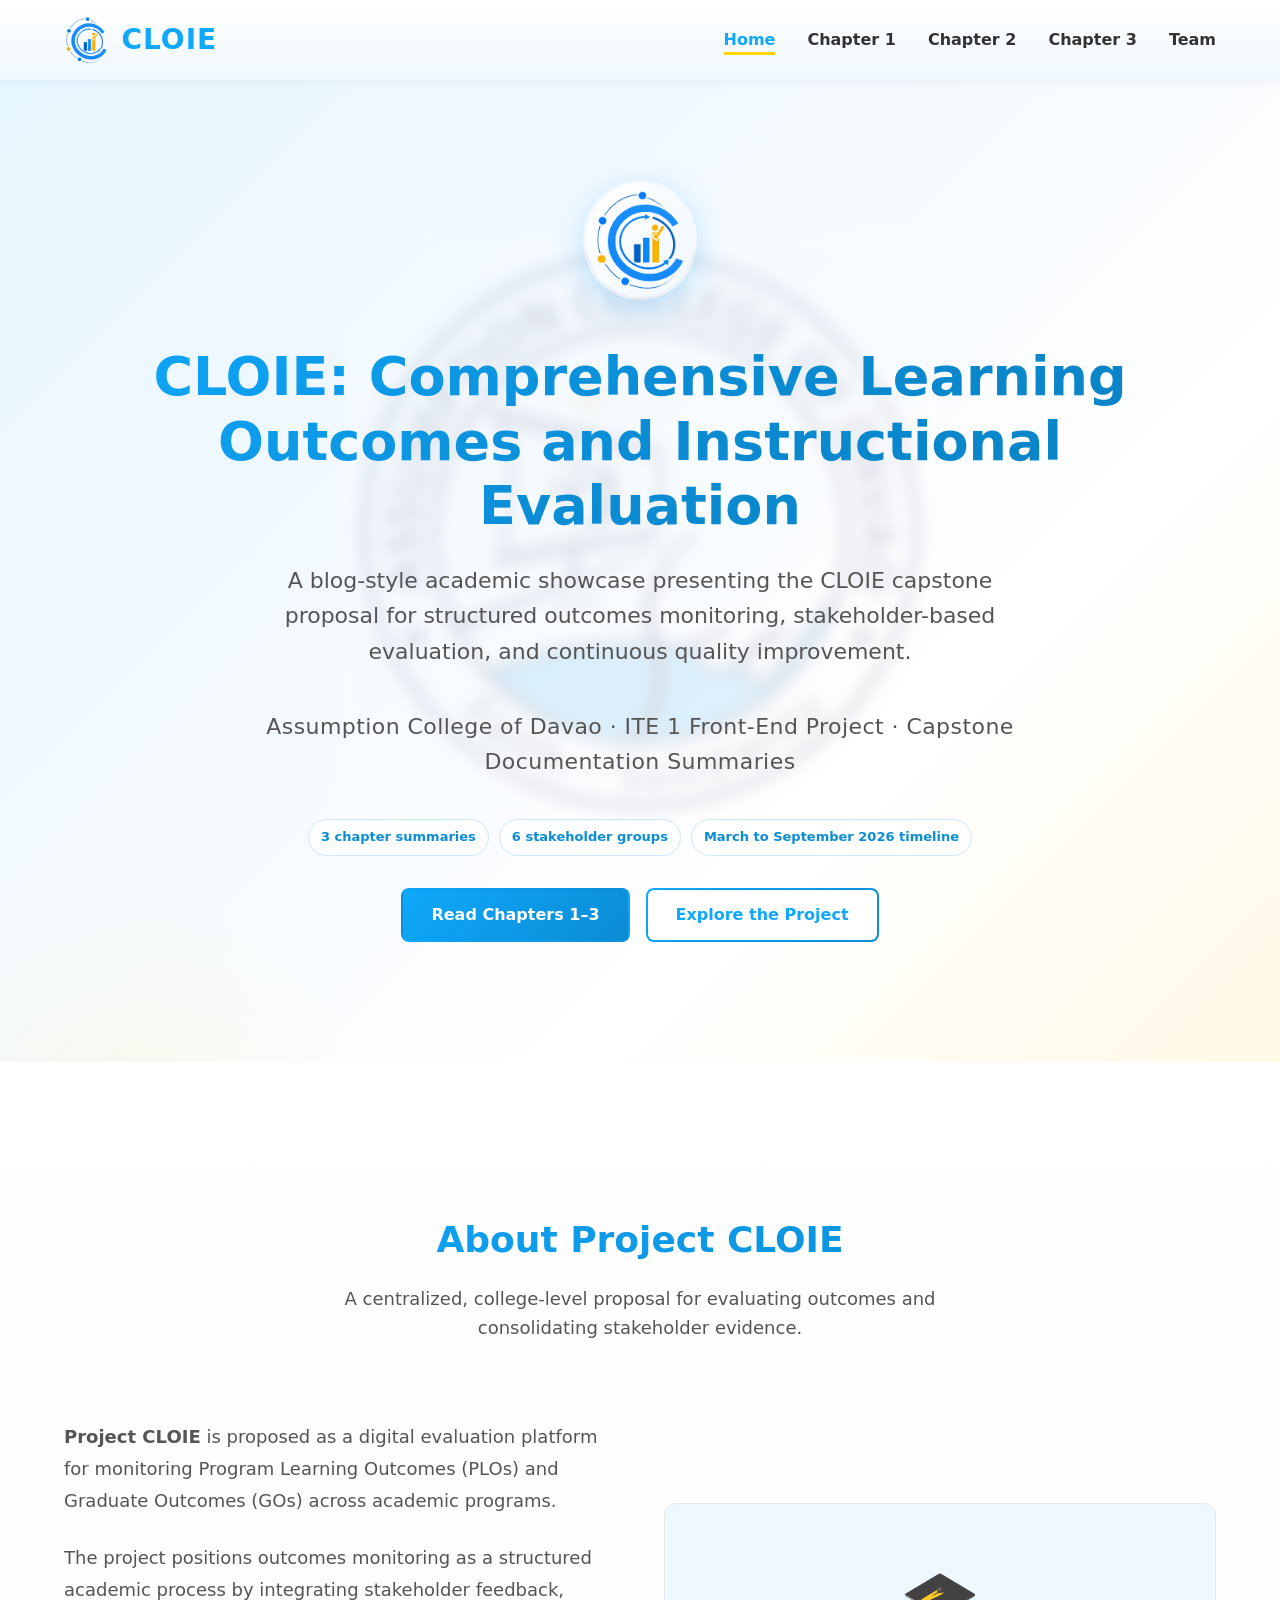
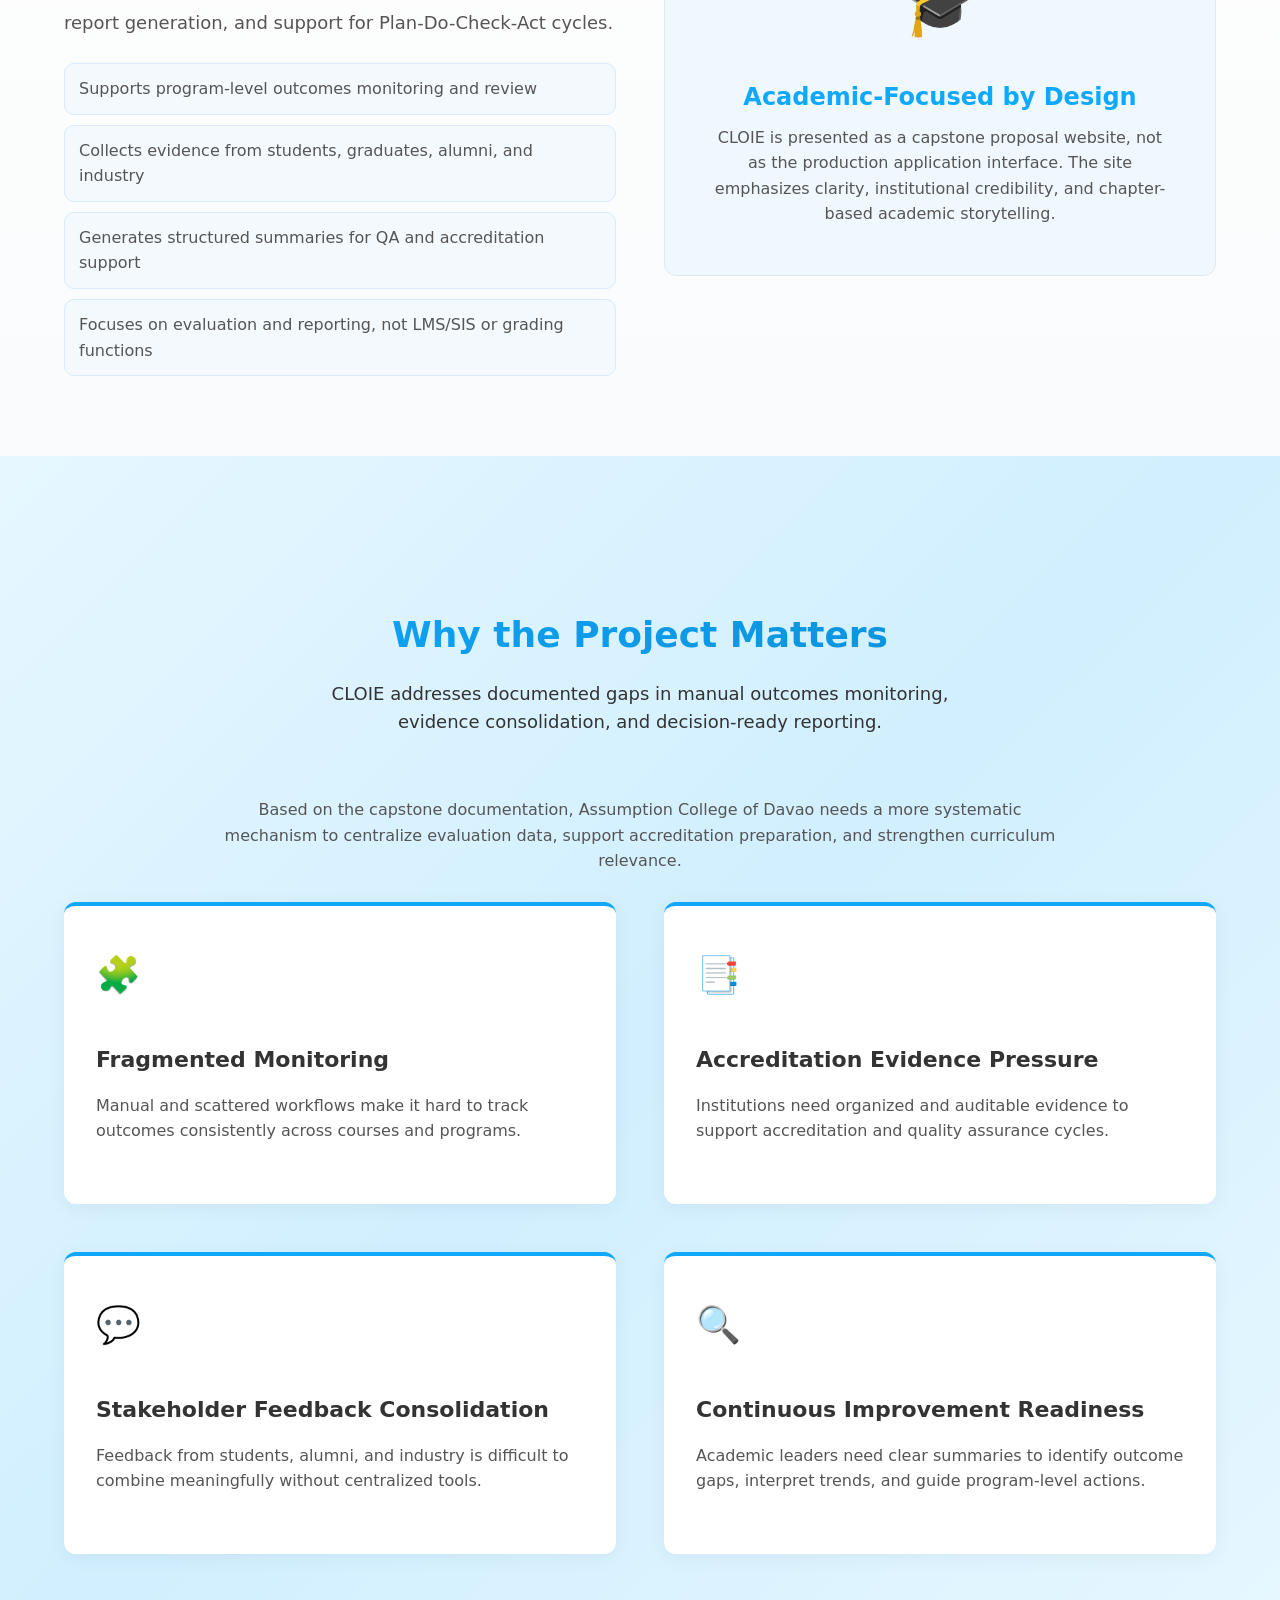
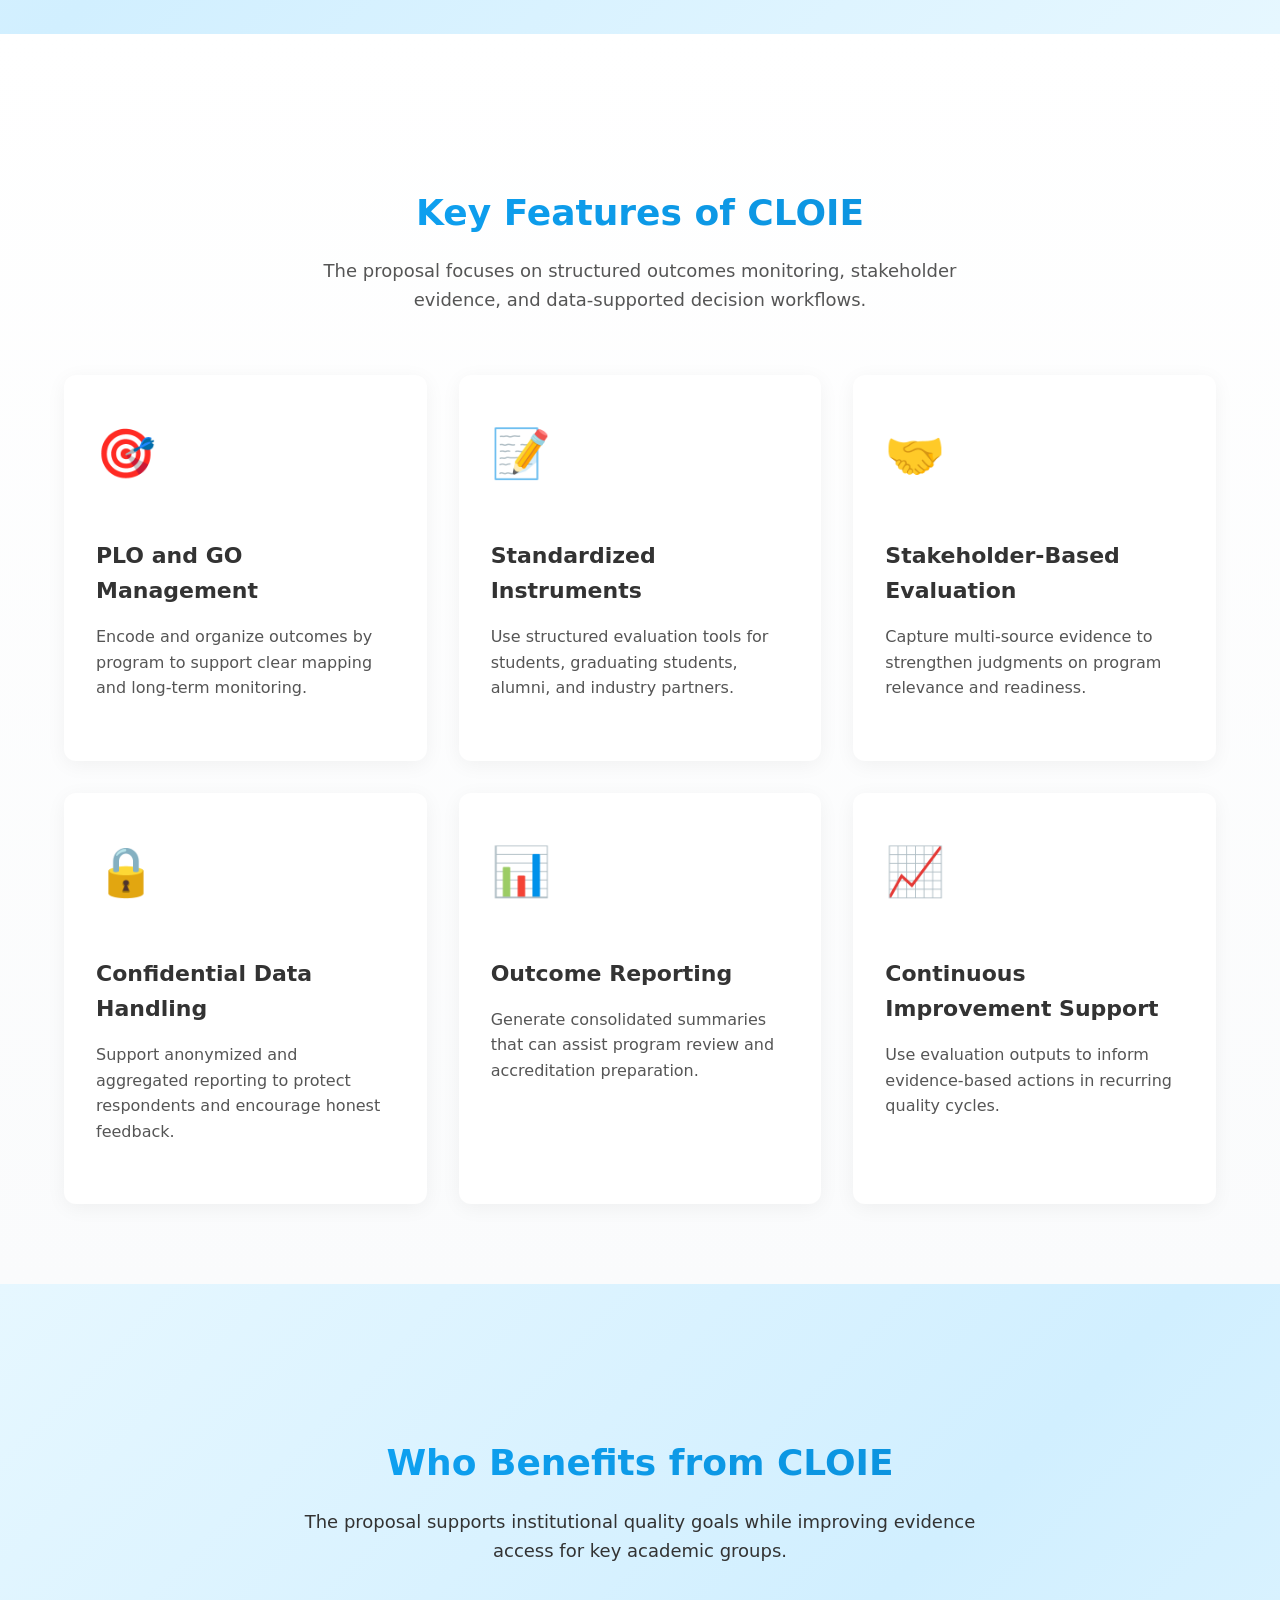
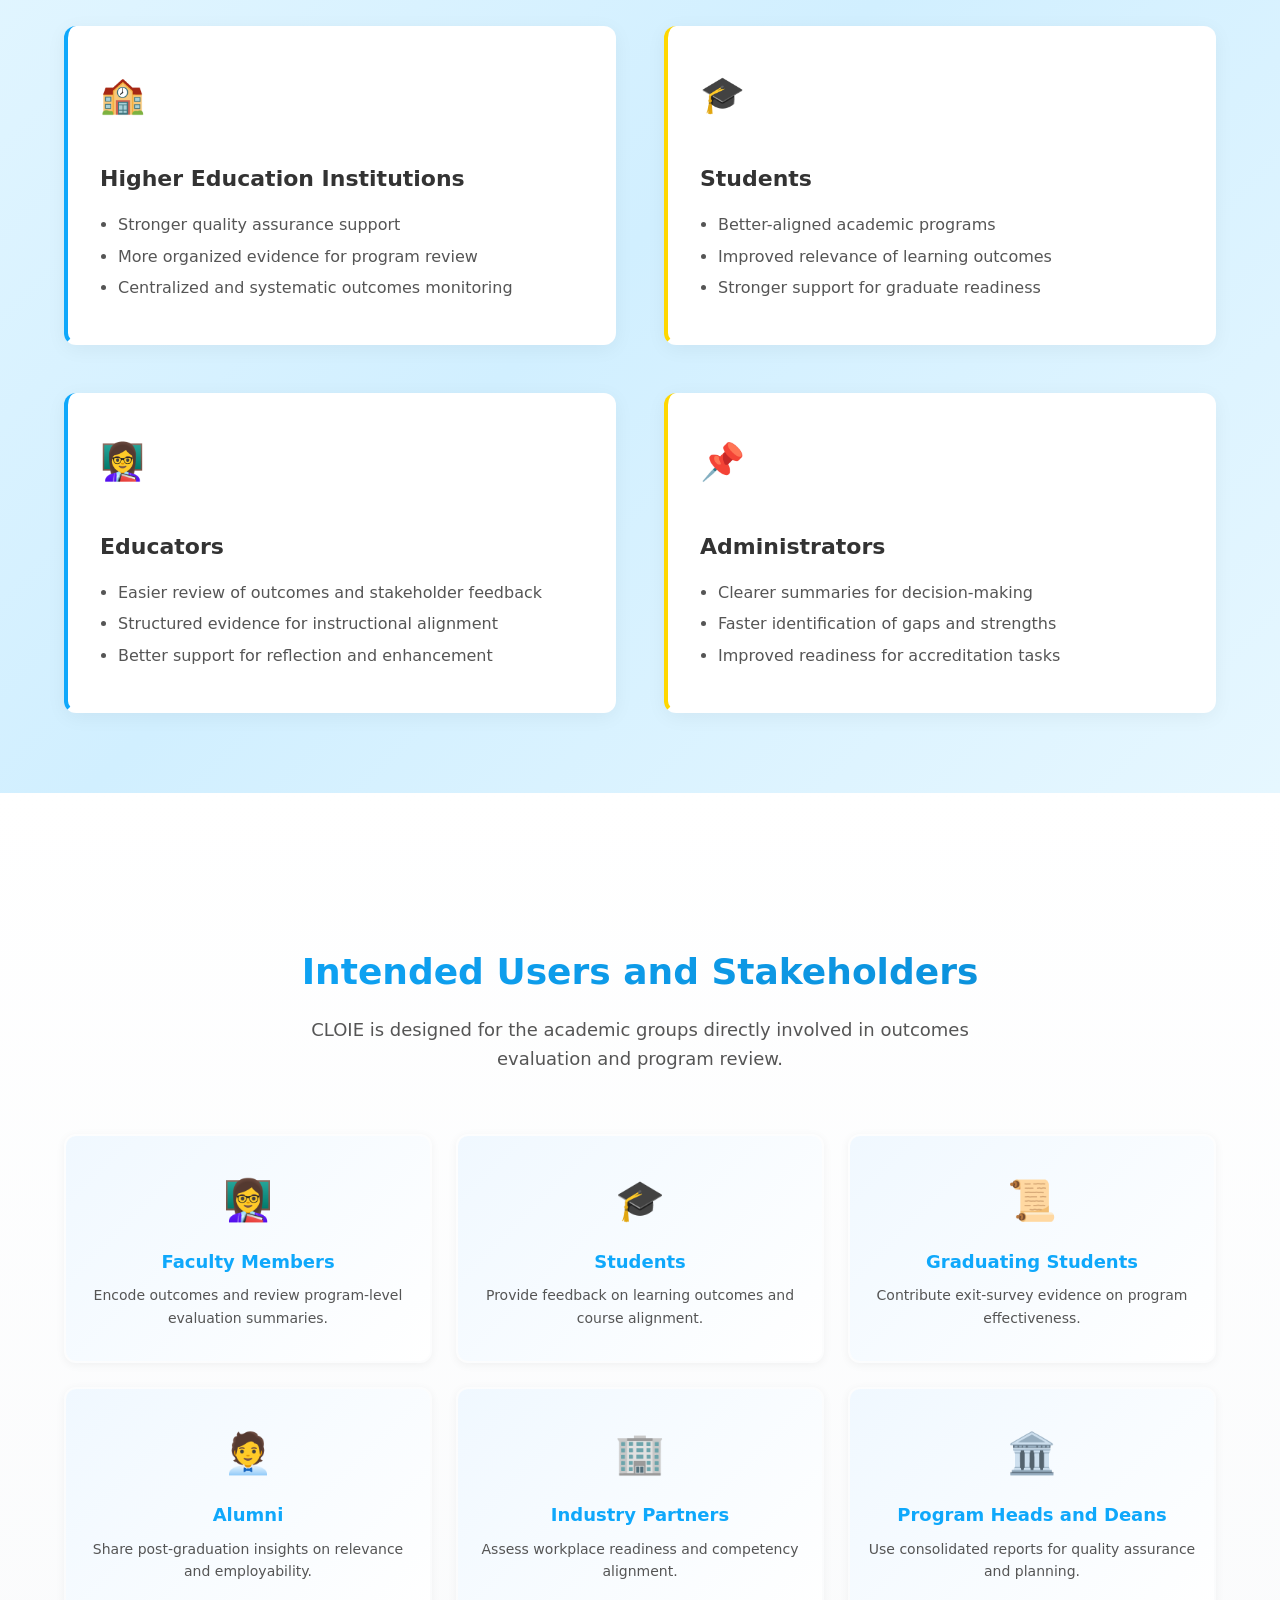
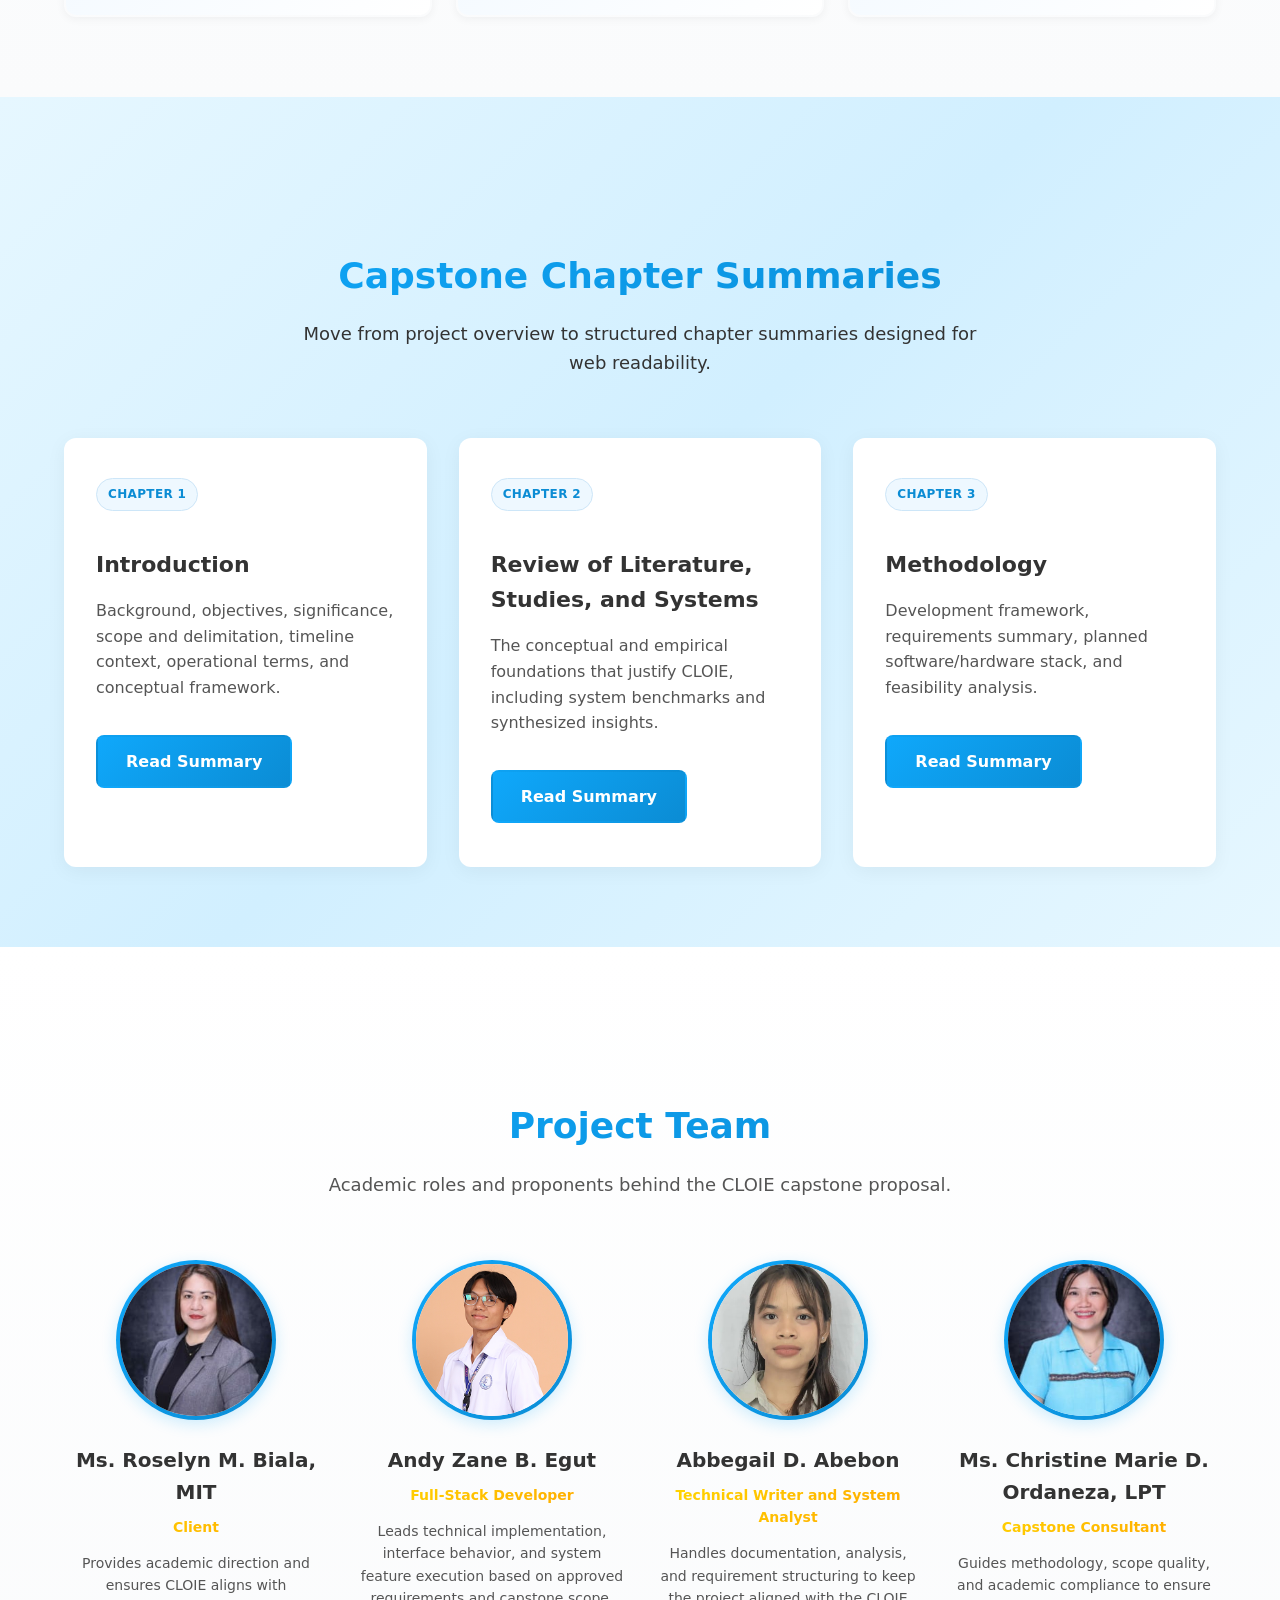
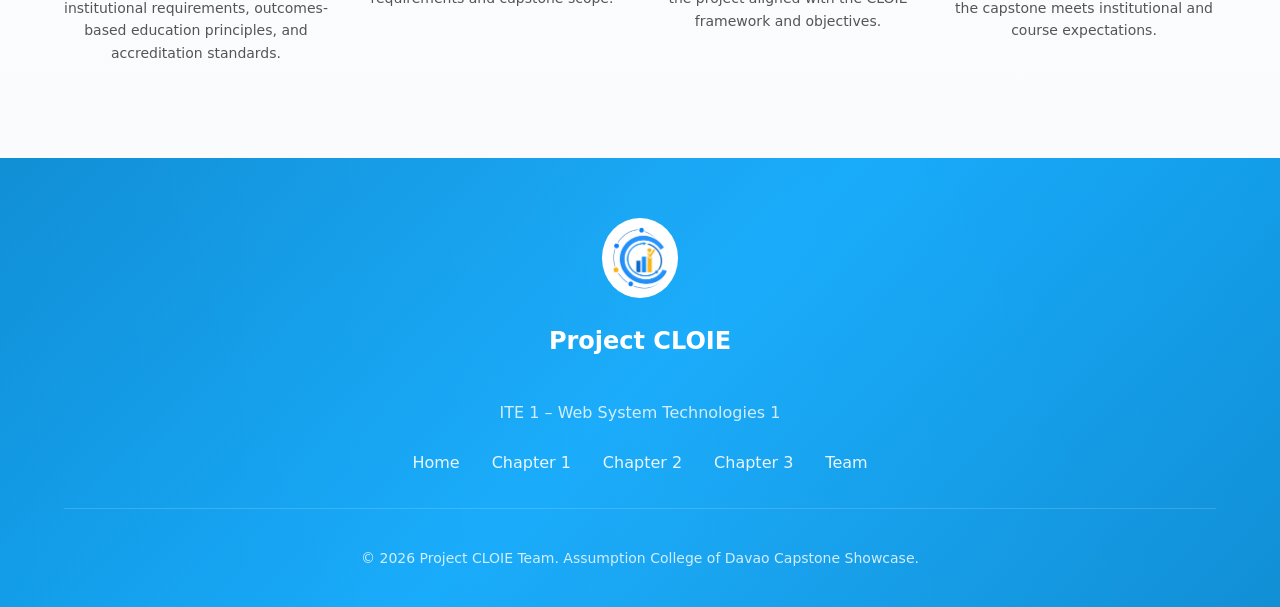
==== index.html @ 31b9a8d6 "Enhance Project CLOIE website with new features and improvements - Added home.css for additional sty" ====
<!DOCTYPE html>
<html lang="en">
<head>
  <meta charset="UTF-8">
  <meta name="viewport" content="width=device-width, initial-scale=1.0">
  <title>Project CLOIE</title>
  <link rel="shortcut icon" href="assets/cloie-logo.png" type="image/png">
  <link rel="stylesheet" href="css/style.css">
  <link rel="stylesheet" href="css/home.css">
</head>
<body id="top">
  <header class="v-header">
    <div class="page-container v-nav">
      <a href="index.html" class="v-logo-container">
        <img src="assets/cloie-logo.png" alt="CLOIE logo" class="v-brand-logo">
        <span class="v-logo-text">CLOIE</span>
      </a>
      <ul class="v-nav-links">
        <li><a href="index.html" class="v-nav-link">Home</a></li>
        <li><a href="chapter1.html" class="v-nav-link">Chapter 1</a></li>
        <li><a href="chapter2.html" class="v-nav-link">Chapter 2</a></li>
        <li><a href="chapter3.html" class="v-nav-link">Chapter 3</a></li>
        <li><a href="index.html#team" class="v-nav-link">Team</a></li>
      </ul>
      <button class="v-mobile-toggle" aria-label="Toggle Navigation">☰</button>
    </div>
  </header>

  <main>
    <section id="hero" class="v-hero v-section">
      <div class="v-hero-watermark"></div>

      <div class="page-container v-reveal v-hero-content">
        <div class="v-hero-logo-wrapper">
          <img src="assets/cloie-logo.png" alt="CLOIE logo" class="v-hero-logo">
        </div>
        <h1>CLOIE: Comprehensive Learning Outcomes and Instructional Evaluation</h1>
        <p>A blog-style academic showcase presenting the CLOIE capstone proposal for structured outcomes monitoring, stakeholder-based evaluation, and continuous quality improvement.</p>
        <p class="v-hero-subline">Assumption College of Davao · ITE 1 Front-End Project · Capstone Documentation Summaries</p>
        <div class="v-hero-chip-row" aria-label="Project highlights">
          <span class="v-hero-chip">3 chapter summaries</span>
          <span class="v-hero-chip">6 stakeholder groups</span>
          <span class="v-hero-chip">March to September 2026 timeline</span>
        </div>
        <div class="v-hero-actions">
          <a href="#chapter-preview" class="v-btn v-btn-primary">Read Chapters 1–3</a>
          <a href="#about" class="v-btn v-btn-outline">Explore the Project</a>
        </div>
      </div>
    </section>

    <section id="about" class="v-section v-bg-white">
      <div class="page-container">
        <h2 class="v-section-title v-reveal">About Project CLOIE</h2>
        <p class="v-section-subtitle v-reveal">A centralized, college-level proposal for evaluating outcomes and consolidating stakeholder evidence.</p>

        <div class="v-grid-2 v-reveal">
          <div>
            <p class="v-about-text"><strong>Project CLOIE</strong> is proposed as a digital evaluation platform for monitoring Program Learning Outcomes (PLOs) and Graduate Outcomes (GOs) across academic programs.</p>
            <p class="v-about-text">The project positions outcomes monitoring as a structured academic process by integrating stakeholder feedback, report generation, and support for Plan-Do-Check-Act cycles.</p>
            <ul class="v-about-highlights">
              <li>Supports program-level outcomes monitoring and review</li>
              <li>Collects evidence from students, graduates, alumni, and industry</li>
              <li>Generates structured summaries for QA and accreditation support</li>
              <li>Focuses on evaluation and reporting, not LMS/SIS or grading functions</li>
            </ul>
          </div>
          <div class="v-about-panel">
            <span class="v-about-panel-icon">🎓</span>
            <h3 class="v-about-panel-title">Academic-Focused by Design</h3>
            <p class="v-about-panel-text">CLOIE is presented as a capstone proposal website, not as the production application interface. The site emphasizes clarity, institutional credibility, and chapter-based academic storytelling.</p>
          </div>
        </div>
      </div>
    </section>

    <section id="problem" class="v-section v-bg-gradient-blue">
      <div class="page-container">
        <h2 class="v-section-title v-reveal">Why the Project Matters</h2>
        <p class="v-section-subtitle v-reveal">CLOIE addresses documented gaps in manual outcomes monitoring, evidence consolidation, and decision-ready reporting.</p>
        <p class="v-problem-lead v-reveal">Based on the capstone documentation, Assumption College of Davao needs a more systematic mechanism to centralize evaluation data, support accreditation preparation, and strengthen curriculum relevance.</p>

        <div class="v-grid-2 v-reveal">
          <article class="v-card v-card--problem">
            <span class="v-card-icon v-card-icon--md">🧩</span>
            <h3 class="v-card-title--blue">Fragmented Monitoring</h3>
            <p>Manual and scattered workflows make it hard to track outcomes consistently across courses and programs.</p>
          </article>
          <article class="v-card v-card--problem">
            <span class="v-card-icon v-card-icon--md">📑</span>
            <h3 class="v-card-title--blue">Accreditation Evidence Pressure</h3>
            <p>Institutions need organized and auditable evidence to support accreditation and quality assurance cycles.</p>
          </article>
          <article class="v-card v-card--problem">
            <span class="v-card-icon v-card-icon--md">💬</span>
            <h3 class="v-card-title--blue">Stakeholder Feedback Consolidation</h3>
            <p>Feedback from students, alumni, and industry is difficult to combine meaningfully without centralized tools.</p>
          </article>
          <article class="v-card v-card--problem">
            <span class="v-card-icon v-card-icon--md">🔍</span>
            <h3 class="v-card-title--blue">Continuous Improvement Readiness</h3>
            <p>Academic leaders need clear summaries to identify outcome gaps, interpret trends, and guide program-level actions.</p>
          </article>
        </div>
      </div>
    </section>

    <section id="features" class="v-section v-bg-white">
      <div class="page-container">
        <h2 class="v-section-title v-reveal">Key Features of CLOIE</h2>
        <p class="v-section-subtitle v-reveal">The proposal focuses on structured outcomes monitoring, stakeholder evidence, and data-supported decision workflows.</p>

        <div class="v-grid-3 v-reveal">
          <article class="v-card">
            <span class="v-card-icon">🎯</span>
            <h3>PLO and GO Management</h3>
            <p>Encode and organize outcomes by program to support clear mapping and long-term monitoring.</p>
          </article>
          <article class="v-card">
            <span class="v-card-icon">📝</span>
            <h3>Standardized Instruments</h3>
            <p>Use structured evaluation tools for students, graduating students, alumni, and industry partners.</p>
          </article>
          <article class="v-card">
            <span class="v-card-icon">🤝</span>
            <h3>Stakeholder-Based Evaluation</h3>
            <p>Capture multi-source evidence to strengthen judgments on program relevance and readiness.</p>
          </article>
          <article class="v-card">
            <span class="v-card-icon">🔒</span>
            <h3>Confidential Data Handling</h3>
            <p>Support anonymized and aggregated reporting to protect respondents and encourage honest feedback.</p>
          </article>
          <article class="v-card">
            <span class="v-card-icon">📊</span>
            <h3>Outcome Reporting</h3>
            <p>Generate consolidated summaries that can assist program review and accreditation preparation.</p>
          </article>
          <article class="v-card">
            <span class="v-card-icon">📈</span>
            <h3>Continuous Improvement Support</h3>
            <p>Use evaluation outputs to inform evidence-based actions in recurring quality cycles.</p>
          </article>
        </div>
      </div>
    </section>

    <section id="benefits" class="v-section v-bg-gradient-blue">
      <div class="page-container">
        <h2 class="v-section-title v-reveal">Who Benefits from CLOIE</h2>
        <p class="v-section-subtitle v-reveal">The proposal supports institutional quality goals while improving evidence access for key academic groups.</p>

        <div class="v-grid-2 v-grid-align-start v-reveal">
          <article class="v-card v-card--benefit-blue">
            <span class="v-card-icon v-card-icon--md">🏫</span>
            <h3 class="v-card-title--benefit">Higher Education Institutions</h3>
            <ul class="v-benefit-list">
              <li>Stronger quality assurance support</li>
              <li>More organized evidence for program review</li>
              <li>Centralized and systematic outcomes monitoring</li>
            </ul>
          </article>
          <article class="v-card v-card--benefit-gold">
            <span class="v-card-icon v-card-icon--md">🎓</span>
            <h3 class="v-card-title--benefit">Students</h3>
            <ul class="v-benefit-list">
              <li>Better-aligned academic programs</li>
              <li>Improved relevance of learning outcomes</li>
              <li>Stronger support for graduate readiness</li>
            </ul>
          </article>
          <article class="v-card v-card--benefit-blue">
            <span class="v-card-icon v-card-icon--md">👩‍🏫</span>
            <h3 class="v-card-title--benefit">Educators</h3>
            <ul class="v-benefit-list">
              <li>Easier review of outcomes and stakeholder feedback</li>
              <li>Structured evidence for instructional alignment</li>
              <li>Better support for reflection and enhancement</li>
            </ul>
          </article>
          <article class="v-card v-card--benefit-gold">
            <span class="v-card-icon v-card-icon--md">📌</span>
            <h3 class="v-card-title--benefit">Administrators</h3>
            <ul class="v-benefit-list">
              <li>Clearer summaries for decision-making</li>
              <li>Faster identification of gaps and strengths</li>
              <li>Improved readiness for accreditation tasks</li>
            </ul>
          </article>
        </div>
      </div>
    </section>

    <section id="stakeholders" class="v-section v-bg-white">
      <div class="page-container">
        <h2 class="v-section-title v-reveal">Intended Users and Stakeholders</h2>
        <p class="v-section-subtitle v-reveal">CLOIE is designed for the academic groups directly involved in outcomes evaluation and program review.</p>

        <div class="v-stakeholder-grid v-reveal">
          <article class="v-stakeholder-card">
            <span class="v-stakeholder-icon">👩‍🏫</span>
            <h3>Faculty Members</h3>
            <p>Encode outcomes and review program-level evaluation summaries.</p>
          </article>
          <article class="v-stakeholder-card">
            <span class="v-stakeholder-icon">🎓</span>
            <h3>Students</h3>
            <p>Provide feedback on learning outcomes and course alignment.</p>
          </article>
          <article class="v-stakeholder-card">
            <span class="v-stakeholder-icon">📜</span>
            <h3>Graduating Students</h3>
            <p>Contribute exit-survey evidence on program effectiveness.</p>
          </article>
          <article class="v-stakeholder-card">
            <span class="v-stakeholder-icon">🧑‍💼</span>
            <h3>Alumni</h3>
            <p>Share post-graduation insights on relevance and employability.</p>
          </article>
          <article class="v-stakeholder-card">
            <span class="v-stakeholder-icon">🏢</span>
            <h3>Industry Partners</h3>
            <p>Assess workplace readiness and competency alignment.</p>
          </article>
          <article class="v-stakeholder-card">
            <span class="v-stakeholder-icon">🏛️</span>
            <h3>Program Heads and Deans</h3>
            <p>Use consolidated reports for quality assurance and planning.</p>
          </article>
        </div>
      </div>
    </section>

    <section id="chapter-preview" class="v-section v-bg-gradient-blue">
      <div class="page-container">
        <h2 class="v-section-title v-reveal">Capstone Chapter Summaries</h2>
        <p class="v-section-subtitle v-reveal">Move from project overview to structured chapter summaries designed for web readability.</p>

        <div class="v-grid-3 v-reveal">
          <article class="v-card">
            <span class="v-chapter-badge">Chapter 1</span>
            <h3>Introduction</h3>
            <p>Background, objectives, significance, scope and delimitation, timeline context, operational terms, and conceptual framework.</p>
            <a href="chapter1.html" class="v-btn v-btn-primary v-card-cta">Read Summary</a>
          </article>
          <article class="v-card">
            <span class="v-chapter-badge">Chapter 2</span>
            <h3>Review of Literature, Studies, and Systems</h3>
            <p>The conceptual and empirical foundations that justify CLOIE, including system benchmarks and synthesized insights.</p>
            <a href="chapter2.html" class="v-btn v-btn-primary v-card-cta">Read Summary</a>
          </article>
          <article class="v-card">
            <span class="v-chapter-badge">Chapter 3</span>
            <h3>Methodology</h3>
            <p>Development framework, requirements summary, planned software/hardware stack, and feasibility analysis.</p>
            <a href="chapter3.html" class="v-btn v-btn-primary v-card-cta">Read Summary</a>
          </article>
        </div>
      </div>
    </section>

    <section id="team" class="v-section v-bg-white">
      <div class="page-container">
        <h2 class="v-section-title v-reveal">Project Team</h2>
        <p class="v-section-subtitle v-reveal">Academic roles and proponents behind the CLOIE capstone proposal.</p>

        <div class="v-team-grid v-reveal">
          <article class="v-team-card">
            <img src="assets/client.png" alt="Client" class="v-team-photo">
            <h3 class="v-team-name">Ms. Roselyn M. Biala, MIT</h3>
            <div class="v-team-role">Client</div>
            <p class="v-team-bio">Provides academic direction and ensures CLOIE aligns with institutional requirements, outcomes-based education principles, and accreditation standards.</p>
          </article>
          <article class="v-team-card">
            <img src="assets/member1.png" alt="Team Member 1" class="v-team-photo">
            <h3 class="v-team-name">Andy Zane B. Egut</h3>
            <div class="v-team-role">Full-Stack Developer</div>
            <p class="v-team-bio">Leads technical implementation, interface behavior, and system feature execution based on approved requirements and capstone scope.</p>
          </article>
          <article class="v-team-card">
            <img src="assets/member2.png" alt="Team Member 2" class="v-team-photo">
            <h3 class="v-team-name">Abbegail D. Abebon</h3>
            <div class="v-team-role">Technical Writer and System Analyst</div>
            <p class="v-team-bio">Handles documentation, analysis, and requirement structuring to keep the project aligned with the CLOIE framework and objectives.</p>
          </article>
          <article class="v-team-card">
            <img src="assets/consultant.png" alt="Capstone Consultant" class="v-team-photo">
            <h3 class="v-team-name">Ms. Christine Marie D. Ordaneza, LPT</h3>
            <div class="v-team-role">Capstone Consultant</div>
            <p class="v-team-bio">Guides methodology, scope quality, and academic compliance to ensure the capstone meets institutional and course expectations.</p>
          </article>
        </div>
      </div>
    </section>
  </main>

  <footer class="v-footer">
    <div class="page-container">
      <div class="v-footer-brand-wrap">
        <img src="assets/cloie-logo.png" alt="CLOIE logo" class="v-footer-brand-img">
      </div>
      <a href="index.html" class="v-footer-logo v-footer-logo--sm">Project CLOIE</a>
      <p class="v-footer-course">ITE 1 – Web System Technologies 1</p>
      <div class="v-footer-links">
        <a href="index.html" class="v-footer-link">Home</a>
        <a href="chapter1.html" class="v-footer-link">Chapter 1</a>
        <a href="chapter2.html" class="v-footer-link">Chapter 2</a>
        <a href="chapter3.html" class="v-footer-link">Chapter 3</a>
        <a href="index.html#team" class="v-footer-link">Team</a>
      </div>
      <div class="v-footer-bottom">
        <p>&copy; 2026 Project CLOIE Team. Assumption College of Davao Capstone Showcase.</p>
      </div>
    </div>
  </footer>

  <a href="#top" class="v-back-to-top" aria-label="Back to top">↑</a>

  <script src="js/script.js"></script>
  <script src="js/home.js"></script>
</body>
</html>
---- css/style.css ----
:root {
  --v-header-height: 80px;
  --cloie-blue: #0FA8FB;
  --cloie-blue-dark: #0b8cd4;
  --cloie-white: #FFFFFF;
  --cloie-gold: #FFD700;
  --cloie-text: #333333;
  --cloie-text-muted: #555555;
  --cloie-bg: #F9FAFB;
  --cloie-bg-light-blue: #F0F8FF;
  --gradient-blue: linear-gradient(135deg, #0FA8FB 0%, #0b8cd4 100%);
  --gradient-blue-light: linear-gradient(135deg, #F0F8FF 0%, #FFFFFF 50%, #F0F8FF 100%);
  --gradient-gold: linear-gradient(135deg, #FFD700 0%, #FFA500 100%);
  --gradient-hero: linear-gradient(135deg, #E6F7FF 0%, #F0F8FF 30%, #FFFFFF 70%, #FFF9E6 100%);
}

* {
  box-sizing: border-box;
}

html {
  scroll-behavior: smooth;
}

body {
  font-family: 'Segoe UI', system-ui, -apple-system, sans-serif;
  color: var(--cloie-text);
  margin: 0;
  padding: 0;
  line-height: 1.6;
  background-color: var(--cloie-bg);
}

.page-container {
  max-width: 1200px;
  margin: 0 auto;
  padding: 0 24px;
}

.v-header {
  position: fixed;
  top: 0;
  left: 0;
  right: 0;
  background: linear-gradient(to bottom, #FFFFFF 0%, #F0F8FF 100%);
  box-shadow: 0 2px 10px rgba(0, 0, 0, 0.05);
  z-index: 1000;
  height: var(--v-header-height);
}

.v-nav {
  display: flex;
  justify-content: space-between;
  align-items: center;
  height: 100%;
}

.v-logo-container {
  display: flex;
  align-items: center;
  gap: 12px;
  text-decoration: none;
}

.v-brand-logo {
  height: 48px;
  width: auto;
  border-radius: 50%;
}

.v-logo-text {
  font-size: 28px;
  font-weight: 800;
  color: var(--cloie-blue);
  letter-spacing: 1px;
}

.v-nav-links {
  display: flex;
  gap: 32px;
  list-style: none;
  margin: 0;
  padding: 0;
  align-items: center;
}

.v-nav-link {
  text-decoration: none;
  color: var(--cloie-text);
  font-weight: 600;
  transition: color 0.3s ease;
  position: relative;
}

.v-nav-link:hover,
.v-nav-link.active {
  color: var(--cloie-blue);
}

.v-nav-link::after {
  content: '';
  position: absolute;
  width: 0;
  height: 3px;
  background-color: var(--cloie-gold);
  bottom: -6px;
  left: 0;
  transition: width 0.3s ease;
}

.v-nav-link:hover::after,
.v-nav-link.active::after {
  width: 100%;
}

.v-btn {
  display: inline-flex;
  align-items: center;
  justify-content: center;
  padding: 12px 28px;
  border-radius: 8px;
  font-weight: 600;
  text-decoration: none;
  transition: all 0.3s ease;
  cursor: pointer;
  border: 2px solid transparent;
  font-size: 16px;
}

.v-btn-primary {
  background: var(--gradient-blue);
  color: var(--cloie-white);
}

.v-btn-primary:hover {
  background: linear-gradient(135deg, #0b8cd4 0%, #0980c0 100%);
  box-shadow: 0 4px 12px rgba(15, 168, 251, 0.4);
  transform: translateY(-2px);
}

.v-btn-outline {
  border: 2px solid transparent;
  background: linear-gradient(white, white) padding-box,
              var(--gradient-blue) border-box;
  color: var(--cloie-blue);
}

.v-btn-outline:hover {
  background: var(--gradient-blue);
  color: var(--cloie-white);
  transform: translateY(-2px);
  box-shadow: 0 4px 12px rgba(15, 168, 251, 0.3);
}

.v-mobile-toggle {
  display: none;
  background: none;
  border: none;
  font-size: 28px;
  color: var(--cloie-blue);
  cursor: pointer;
}

.v-section {
  padding: 120px 0 80px;
}

.v-section-title {
  text-align: center;
  font-size: 36px;
  background: var(--gradient-blue);
  -webkit-background-clip: text;
  -webkit-text-fill-color: transparent;
  background-clip: text;
  margin-bottom: 16px;
  font-weight: 800;
}

.v-section-subtitle {
  text-align: center;
  font-size: 18px;
  color: var(--cloie-text-muted);
  max-width: 700px;
  margin: 0 auto 60px;
}

.v-bg-white {
  background: linear-gradient(to bottom, var(--cloie-white) 0%, #FAFBFC 100%);
}

.v-footer {
  background: linear-gradient(135deg, #0b8cd4 0%, #0FA8FB 50%, #0b8cd4 100%);
  color: var(--cloie-white);
  padding: 60px 0 24px;
  text-align: center;
  position: relative;
  overflow: hidden;
}

.v-footer::before {
  content: '';
  position: absolute;
  top: 0;
  left: -50%;
  width: 200%;
  height: 100%;
  background: linear-gradient(90deg, transparent 0%, rgba(255, 255, 255, 0.05) 50%, transparent 100%);
  animation: v-shimmer 3s infinite;
}

@keyframes v-shimmer {
  0% { transform: translateX(-100%); }
  100% { transform: translateX(100%); }
}

.v-footer-brand-wrap {
  margin-bottom: 24px;
}

.v-footer-brand-img {
  height: 80px;
  width: auto;
  background: var(--cloie-white);
  padding: 8px;
  border-radius: 50%;
  display: block;
  margin: 0 auto;
}

.v-footer-logo {
  font-size: 32px;
  font-weight: 800;
  color: var(--cloie-white);
  text-decoration: none;
  margin-bottom: 24px;
  display: inline-block;
}

.v-footer-logo--sm {
  font-size: 24px;
}

.v-footer-course {
  margin-bottom: 24px;
  opacity: 0.8;
}

.v-footer-links {
  display: flex;
  justify-content: center;
  gap: 32px;
  margin-bottom: 32px;
}

.v-footer-link {
  color: var(--cloie-white);
  text-decoration: none;
  font-weight: 500;
  opacity: 0.9;
  transition: color 0.3s ease, opacity 0.3s ease;
}

.v-footer-link:hover {
  color: var(--cloie-gold);
  opacity: 1;
}

.v-footer-bottom {
  border-top: 1px solid rgba(255, 255, 255, 0.2);
  padding-top: 24px;
  font-size: 14px;
  opacity: 0.8;
}

.v-back-to-top {
  position: fixed;
  right: 20px;
  bottom: 20px;
  width: 44px;
  height: 44px;
  border-radius: 50%;
  display: inline-flex;
  align-items: center;
  justify-content: center;
  background: var(--gradient-blue);
  color: #fff;
  text-decoration: none;
  font-size: 20px;
  box-shadow: 0 8px 20px rgba(15, 168, 251, 0.35);
  z-index: 1200;
  transition: transform 0.25s ease, opacity 0.25s ease;
  opacity: 0;
  pointer-events: none;
  transform: translateY(8px);
}

.v-back-to-top.is-visible {
  opacity: 1;
  pointer-events: auto;
  transform: translateY(0);
}

.v-back-to-top.is-visible:hover {
  transform: translateY(-2px);
}

.v-reveal {
  opacity: 0;
  transform: translateY(40px);
  transition: opacity 0.8s cubic-bezier(0.5, 0, 0, 1), transform 0.8s cubic-bezier(0.5, 0, 0, 1);
}

.v-reveal.v-active {
  opacity: 1;
  transform: translateY(0);
}

@media (max-width: 900px) {
  .v-footer-links {
    flex-wrap: wrap;
    gap: 18px;
  }
}

@media (max-width: 768px) {
  .v-section-title {
    font-size: 30px;
  }

  .v-mobile-toggle {
    display: block;
  }

  .v-nav-links {
    position: fixed;
    top: var(--v-header-height);
    left: -100%;
    width: 100%;
    height: calc(100vh - var(--v-header-height));
    background: var(--cloie-white);
    flex-direction: column;
    justify-content: center;
    transition: left 0.3s ease;
  }

  .v-nav-links.active {
    left: 0;
  }
}
---- css/home.css ----
.v-hero {
  padding: 180px 0 120px;
  background: var(--gradient-hero);
  text-align: center;
  position: relative;
  overflow: hidden;
}

.v-hero::before {
  content: '';
  position: absolute;
  top: -50%;
  right: -20%;
  width: 600px;
  height: 600px;
  background: radial-gradient(circle, rgba(15, 168, 251, 0.1) 0%, transparent 70%);
  border-radius: 50%;
}

.v-hero::after {
  content: '';
  position: absolute;
  bottom: -30%;
  left: -10%;
  width: 500px;
  height: 500px;
  background: radial-gradient(circle, rgba(255, 215, 0, 0.08) 0%, transparent 70%);
  border-radius: 50%;
}

.v-hero-watermark {
  position: absolute;
  top: 50%;
  left: 50%;
  transform: translate(-50%, -50%);
  width: 600px;
  height: 600px;
  background-image: url('../assets/acd-logo.jpg');
  background-size: contain;
  background-position: center;
  background-repeat: no-repeat;
  filter: blur(8px);
  opacity: 0.15;
  z-index: 0;
  pointer-events: none;
}

.v-hero-content {
  position: relative;
  z-index: 1;
}

.v-hero-logo-wrapper {
  margin-bottom: 32px;
  display: flex;
  justify-content: center;
}

.v-hero-logo {
  height: 120px;
  width: auto;
  border-radius: 50%;
  box-shadow: 0 8px 30px rgba(15, 168, 251, 0.25);
  background: linear-gradient(135deg, #FFFFFF 0%, #F0F8FF 100%);
  padding: 6px;
  border: 3px solid transparent;
  background-clip: padding-box;
  position: relative;
}

.v-hero-logo::before {
  content: '';
  position: absolute;
  inset: -3px;
  border-radius: 50%;
  background: var(--gradient-blue);
  z-index: -1;
  opacity: 0.7;
}

.v-hero h1 {
  font-size: 54px;
  background: linear-gradient(135deg, #0FA8FB 0%, #0b8cd4 50%, #0980c0 100%);
  -webkit-background-clip: text;
  -webkit-text-fill-color: transparent;
  background-clip: text;
  margin-bottom: 24px;
  font-weight: 800;
  line-height: 1.2;
  position: relative;
  z-index: 1;
}

.v-hero p {
  font-size: 22px;
  color: var(--cloie-text-muted);
  max-width: 800px;
  margin: 0 auto 40px;
}

.v-hero-subline {
  font-size: 15px;
  color: var(--cloie-blue-dark);
  letter-spacing: 0.02em;
  margin-bottom: 22px;
}

.v-hero-chip-row {
  display: flex;
  flex-wrap: wrap;
  justify-content: center;
  gap: 10px;
  margin-bottom: 32px;
}

.v-hero-chip {
  display: inline-flex;
  align-items: center;
  padding: 7px 12px;
  border-radius: 999px;
  border: 1px solid #cfe8fb;
  background: rgba(255, 255, 255, 0.8);
  color: var(--cloie-blue-dark);
  font-size: 13px;
  font-weight: 600;
}

.v-hero-actions {
  display: flex;
  gap: 16px;
  justify-content: center;
}

.v-grid-3 {
  display: grid;
  grid-template-columns: repeat(3, 1fr);
  gap: 32px;
}

.v-grid-2 {
  display: grid;
  grid-template-columns: repeat(2, 1fr);
  gap: 48px;
  align-items: center;
}

.v-grid-align-start {
  align-items: start;
}

.v-card {
  background: var(--cloie-white);
  padding: 40px 32px;
  border-radius: 12px;
  box-shadow: 0 4px 20px rgba(0, 0, 0, 0.05);
  transition: transform 0.3s ease, box-shadow 0.3s ease, border-bottom-color 0.3s ease;
  border-bottom: 4px solid transparent;
  position: relative;
}

.v-card::before {
  content: '';
  position: absolute;
  top: 0;
  left: 0;
  right: 0;
  height: 3px;
  background: var(--gradient-blue);
  border-radius: 12px 12px 0 0;
  opacity: 0;
  transition: opacity 0.3s ease;
}

.v-card:hover {
  transform: translateY(-8px);
  border-bottom-color: var(--cloie-gold);
  box-shadow: 0 12px 30px rgba(15, 168, 251, 0.15);
}

.v-card:hover::before {
  opacity: 1;
}

.v-card-icon {
  font-size: 48px;
  margin-bottom: 24px;
  display: inline-block;
}

.v-card h3 {
  font-size: 22px;
  margin-bottom: 16px;
  color: var(--cloie-text);
  font-weight: 700;
}

.v-card p {
  color: var(--cloie-text-muted);
}

.v-card--problem {
  border-top: 4px solid var(--cloie-blue);
}

.v-card--benefit-blue {
  border-left: 4px solid var(--cloie-blue);
}

.v-card--benefit-gold {
  border-left: 4px solid var(--cloie-gold);
}

.v-card-icon--md {
  font-size: 36px;
  margin-bottom: 16px;
}

.v-card-title--blue {
  color: var(--cloie-blue);
  font-size: 20px;
}

.v-card-title--benefit {
  color: var(--cloie-blue);
  margin-bottom: 12px;
}

.v-card-cta {
  margin-top: 18px;
}

.v-bg-light {
  background: var(--gradient-blue-light);
}

.v-bg-gradient-blue {
  background: linear-gradient(135deg, #E6F7FF 0%, #D1EFFF 50%, #E6F7FF 100%);
  position: relative;
}

.v-bg-gradient-blue .v-section-title {
  background: linear-gradient(135deg, #0FA8FB 0%, #0b8cd4 100%);
  -webkit-background-clip: text;
  -webkit-text-fill-color: transparent;
  background-clip: text;
}

.v-bg-gradient-blue .v-section-subtitle {
  color: var(--cloie-text);
}

.v-about-text {
  font-size: 18px;
  color: var(--cloie-text-muted);
  line-height: 1.8;
}

.v-about-text + .v-about-text {
  margin-top: 24px;
}

.v-about-highlights {
  margin: 24px 0 0;
  padding: 0;
  list-style: none;
  display: grid;
  gap: 10px;
}

.v-about-highlights li {
  color: var(--cloie-text-muted);
  background: #f4f9fd;
  border: 1px solid #d9eafa;
  border-radius: 10px;
  padding: 12px 14px;
}

.v-about-panel {
  background: var(--cloie-bg-light-blue);
  padding: 48px;
  border-radius: 12px;
  text-align: center;
  border: 1px solid #E5E7EB;
}

.v-about-panel-icon {
  font-size: 64px;
  display: block;
  margin-bottom: 16px;
  color: var(--cloie-blue);
}

.v-about-panel-title {
  font-size: 24px;
  color: var(--cloie-blue);
  margin-bottom: 8px;
}

.v-about-panel-text {
  color: var(--cloie-text-muted);
  margin: 0;
}

.v-problem-lead {
  max-width: 860px;
  margin: 0 auto 28px;
  text-align: center;
  color: var(--cloie-text-muted);
}

.v-benefit-list {
  margin: 0;
  padding-left: 18px;
  color: var(--cloie-text-muted);
}

.v-benefit-list li + li {
  margin-top: 6px;
}

.v-stakeholder-grid {
  display: grid;
  grid-template-columns: repeat(3, 1fr);
  gap: 24px;
}

.v-stakeholder-card {
  background: linear-gradient(135deg, #F0F8FF 0%, #FFFFFF 100%);
  padding: 32px 16px;
  border-radius: 12px;
  text-align: center;
  border: 2px solid transparent;
  background-clip: padding-box;
  position: relative;
  transition: transform 0.3s ease, box-shadow 0.3s ease;
  box-shadow: 0 2px 10px rgba(0, 0, 0, 0.05);
}

.v-stakeholder-card::before {
  content: '';
  position: absolute;
  inset: 0;
  border-radius: 12px;
  padding: 2px;
  background: var(--gradient-blue);
  -webkit-mask: linear-gradient(#fff 0 0) content-box, linear-gradient(#fff 0 0);
  mask: linear-gradient(#fff 0 0) content-box, linear-gradient(#fff 0 0);
  -webkit-mask-composite: xor;
  mask-composite: exclude;
  opacity: 0;
  transition: opacity 0.3s ease;
}

.v-stakeholder-card:hover {
  transform: translateY(-5px);
  box-shadow: 0 8px 20px rgba(15, 168, 251, 0.15);
}

.v-stakeholder-card:hover::before {
  opacity: 1;
}

.v-stakeholder-icon {
  font-size: 40px;
  display: block;
  margin-bottom: 16px;
}

.v-stakeholder-card h3 {
  color: var(--cloie-blue);
  font-size: 18px;
  font-weight: 700;
  margin: 0 0 8px;
}

.v-stakeholder-card p {
  margin: 0;
  color: var(--cloie-text-muted);
  font-size: 14px;
}

.v-chapter-badge {
  display: inline-block;
  margin-bottom: 14px;
  padding: 6px 11px;
  border-radius: 999px;
  font-size: 12px;
  font-weight: 700;
  letter-spacing: 0.03em;
  text-transform: uppercase;
  color: var(--cloie-blue-dark);
  background: #eef8ff;
  border: 1px solid #cde6f8;
}

.v-team-grid {
  display: grid;
  grid-template-columns: repeat(4, 1fr);
  gap: 32px;
}

.v-team-card {
  text-align: center;
}

.v-team-photo {
  width: 160px;
  height: 160px;
  border-radius: 50%;
  margin: 0 auto 24px;
  display: block;
  object-fit: cover;
  border: 4px solid transparent;
  background: linear-gradient(white, white) padding-box,
              var(--gradient-blue) border-box;
  box-shadow: 0 4px 15px rgba(15, 168, 251, 0.2);
  transition: transform 0.3s ease, box-shadow 0.3s ease;
}

.v-team-photo:hover {
  transform: scale(1.05);
  box-shadow: 0 8px 25px rgba(15, 168, 251, 0.3);
}

.v-team-name {
  font-size: 20px;
  font-weight: 700;
  margin-bottom: 8px;
}

.v-team-role {
  background: var(--gradient-gold);
  -webkit-background-clip: text;
  -webkit-text-fill-color: transparent;
  background-clip: text;
  font-weight: 600;
  font-size: 14px;
  margin-bottom: 12px;
}

.v-team-bio {
  font-size: 14px;
  color: var(--cloie-text-muted);
}

.v-faq-container {
  max-width: 800px;
  margin: 0 auto;
}

.v-faq-item {
  background: linear-gradient(to right, var(--cloie-white) 0%, #FAFBFC 100%);
  margin-bottom: 16px;
  border-radius: 8px;
  box-shadow: 0 2px 8px rgba(0, 0, 0, 0.05);
  overflow: hidden;
  border-left: 3px solid transparent;
  transition: border-left-color 0.3s ease, box-shadow 0.3s ease;
}

.v-faq-item:hover {
  border-left-color: var(--cloie-blue);
  box-shadow: 0 4px 12px rgba(15, 168, 251, 0.1);
}

.v-faq-question {
  padding: 24px;
  font-size: 18px;
  font-weight: 600;
  cursor: pointer;
  display: flex;
  justify-content: space-between;
  align-items: center;
  transition: color 0.3s ease;
}

.v-faq-question:hover {
  color: var(--cloie-blue);
}

.v-faq-icon {
  font-size: 24px;
  color: var(--cloie-blue);
  transition: transform 0.3s ease;
}

.v-faq-item.active .v-faq-icon {
  transform: rotate(180deg);
}

.v-faq-answer {
  max-height: 0;
  padding: 0 24px;
  overflow: hidden;
  transition: all 0.3s ease;
  color: var(--cloie-text-muted);
}

.v-faq-item.active .v-faq-answer {
  max-height: 400px;
  padding: 0 24px 24px;
}

.v-faq-answer-text {
  padding-top: 8px;
}

@media (max-width: 1024px) {
  .v-grid-3 {
    grid-template-columns: repeat(2, 1fr);
  }

  .v-team-grid {
    grid-template-columns: repeat(2, 1fr);
  }

  .v-stakeholder-grid {
    grid-template-columns: repeat(2, 1fr);
  }
}

@media (max-width: 768px) {
  .v-grid-3,
  .v-grid-2,
  .v-team-grid {
    grid-template-columns: 1fr;
  }

  .v-stakeholder-grid {
    grid-template-columns: 1fr;
  }

  .v-hero h1 {
    font-size: 36px;
  }

  .v-hero-actions {
    flex-direction: column;
  }

  .v-about-panel {
    padding: 34px 24px;
  }

  .v-hero-subline {
    font-size: 14px;
  }
}
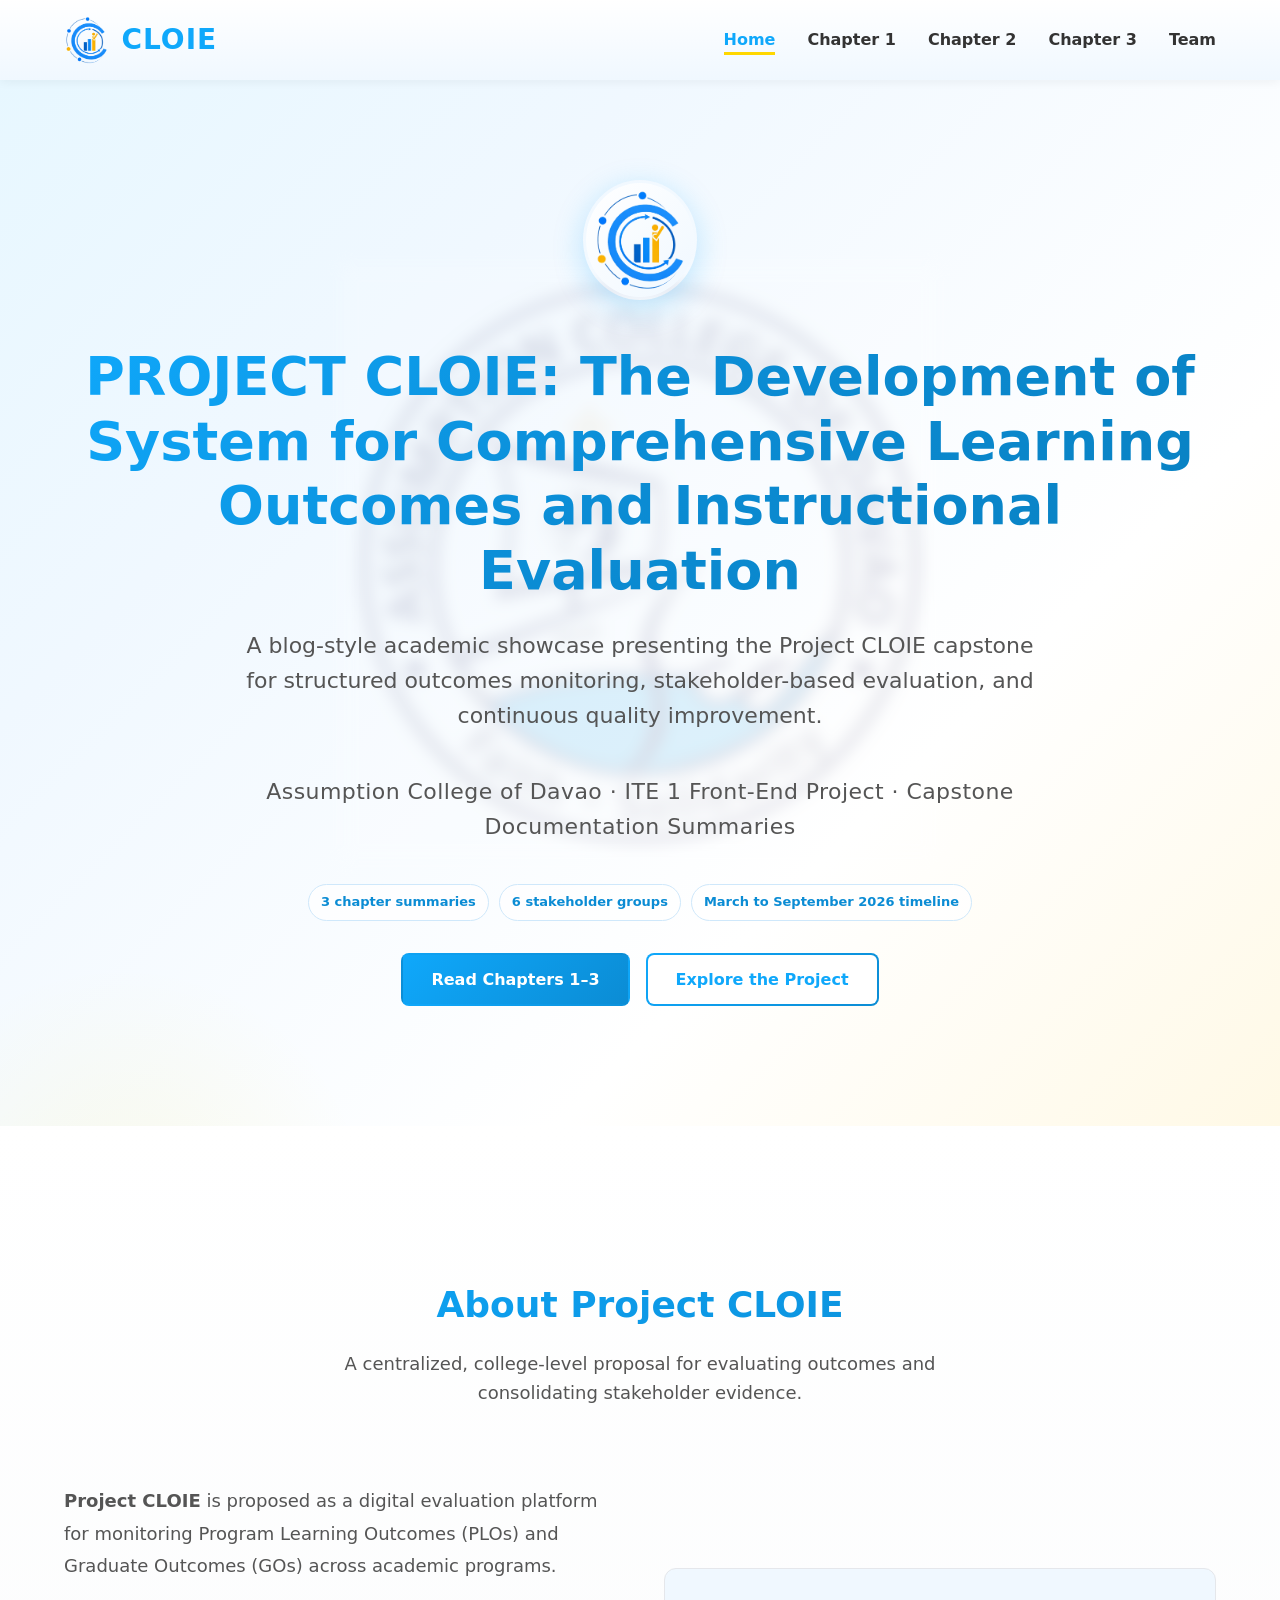
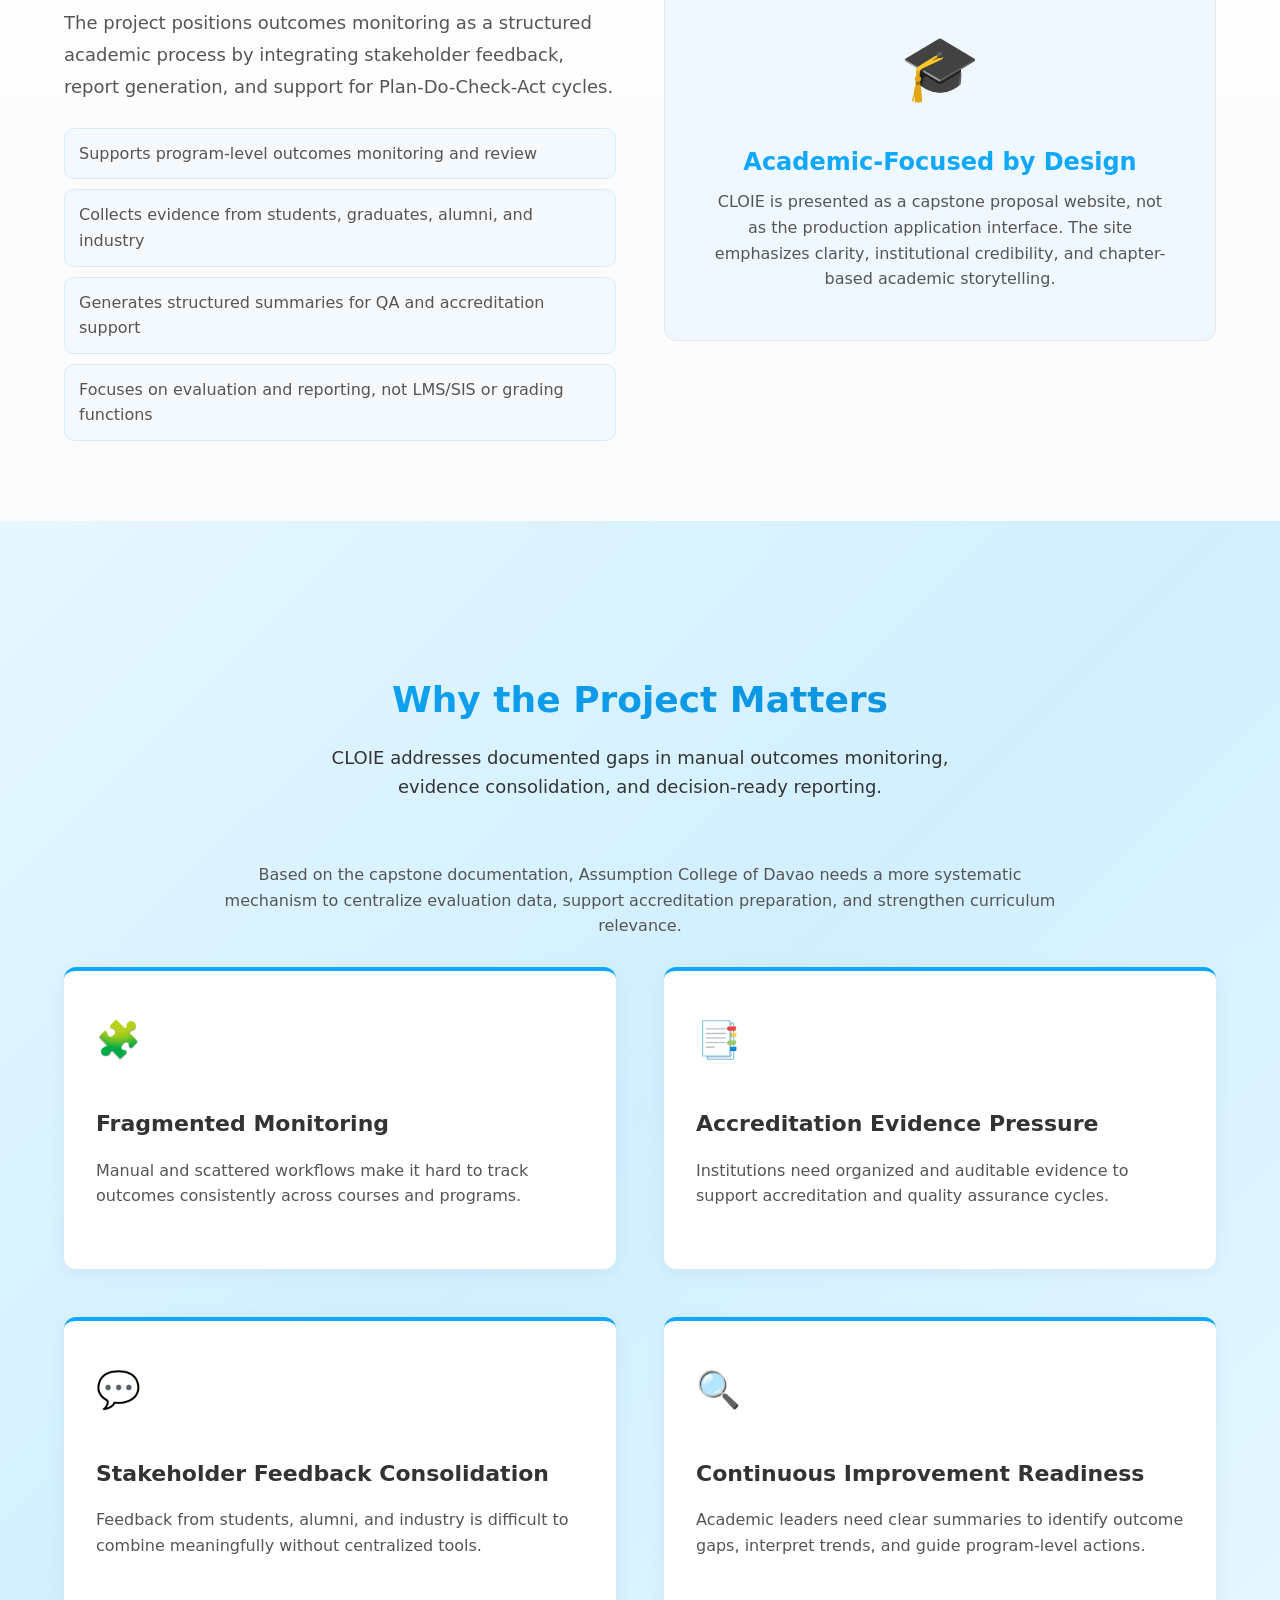
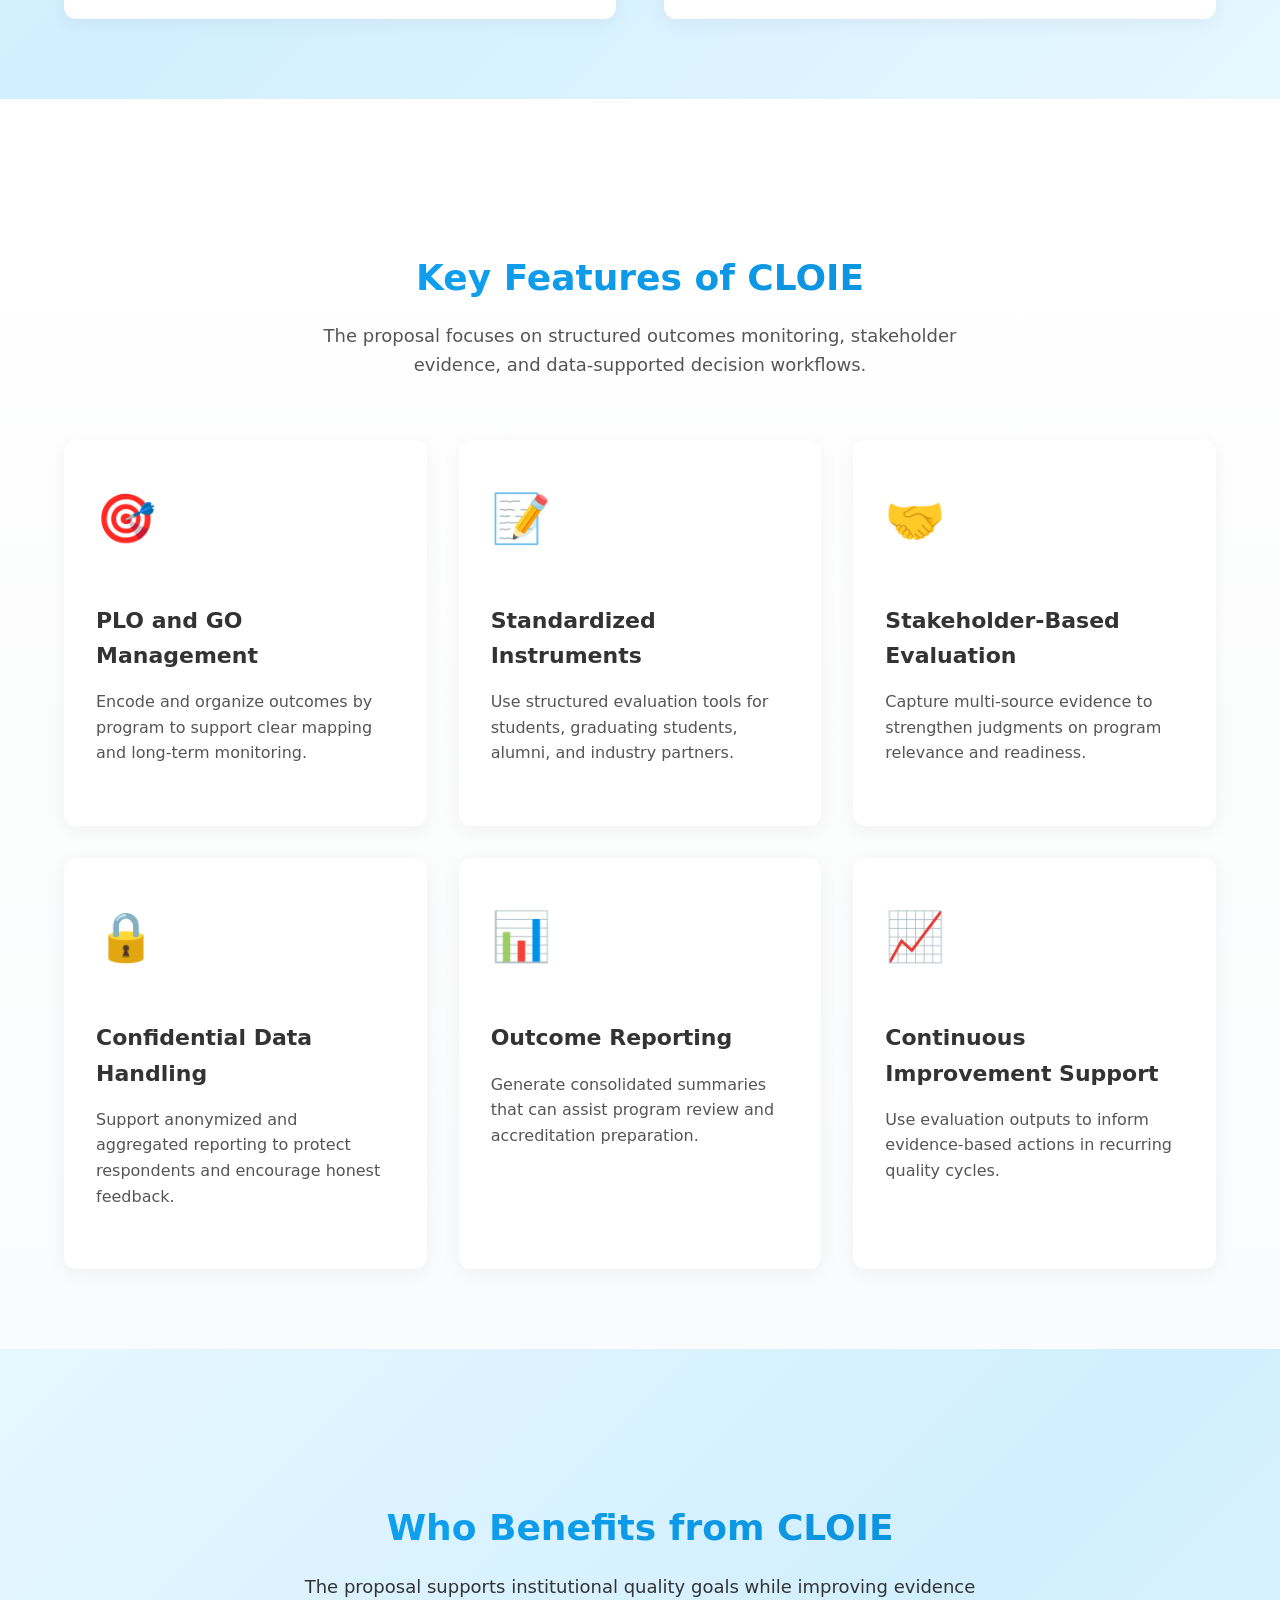
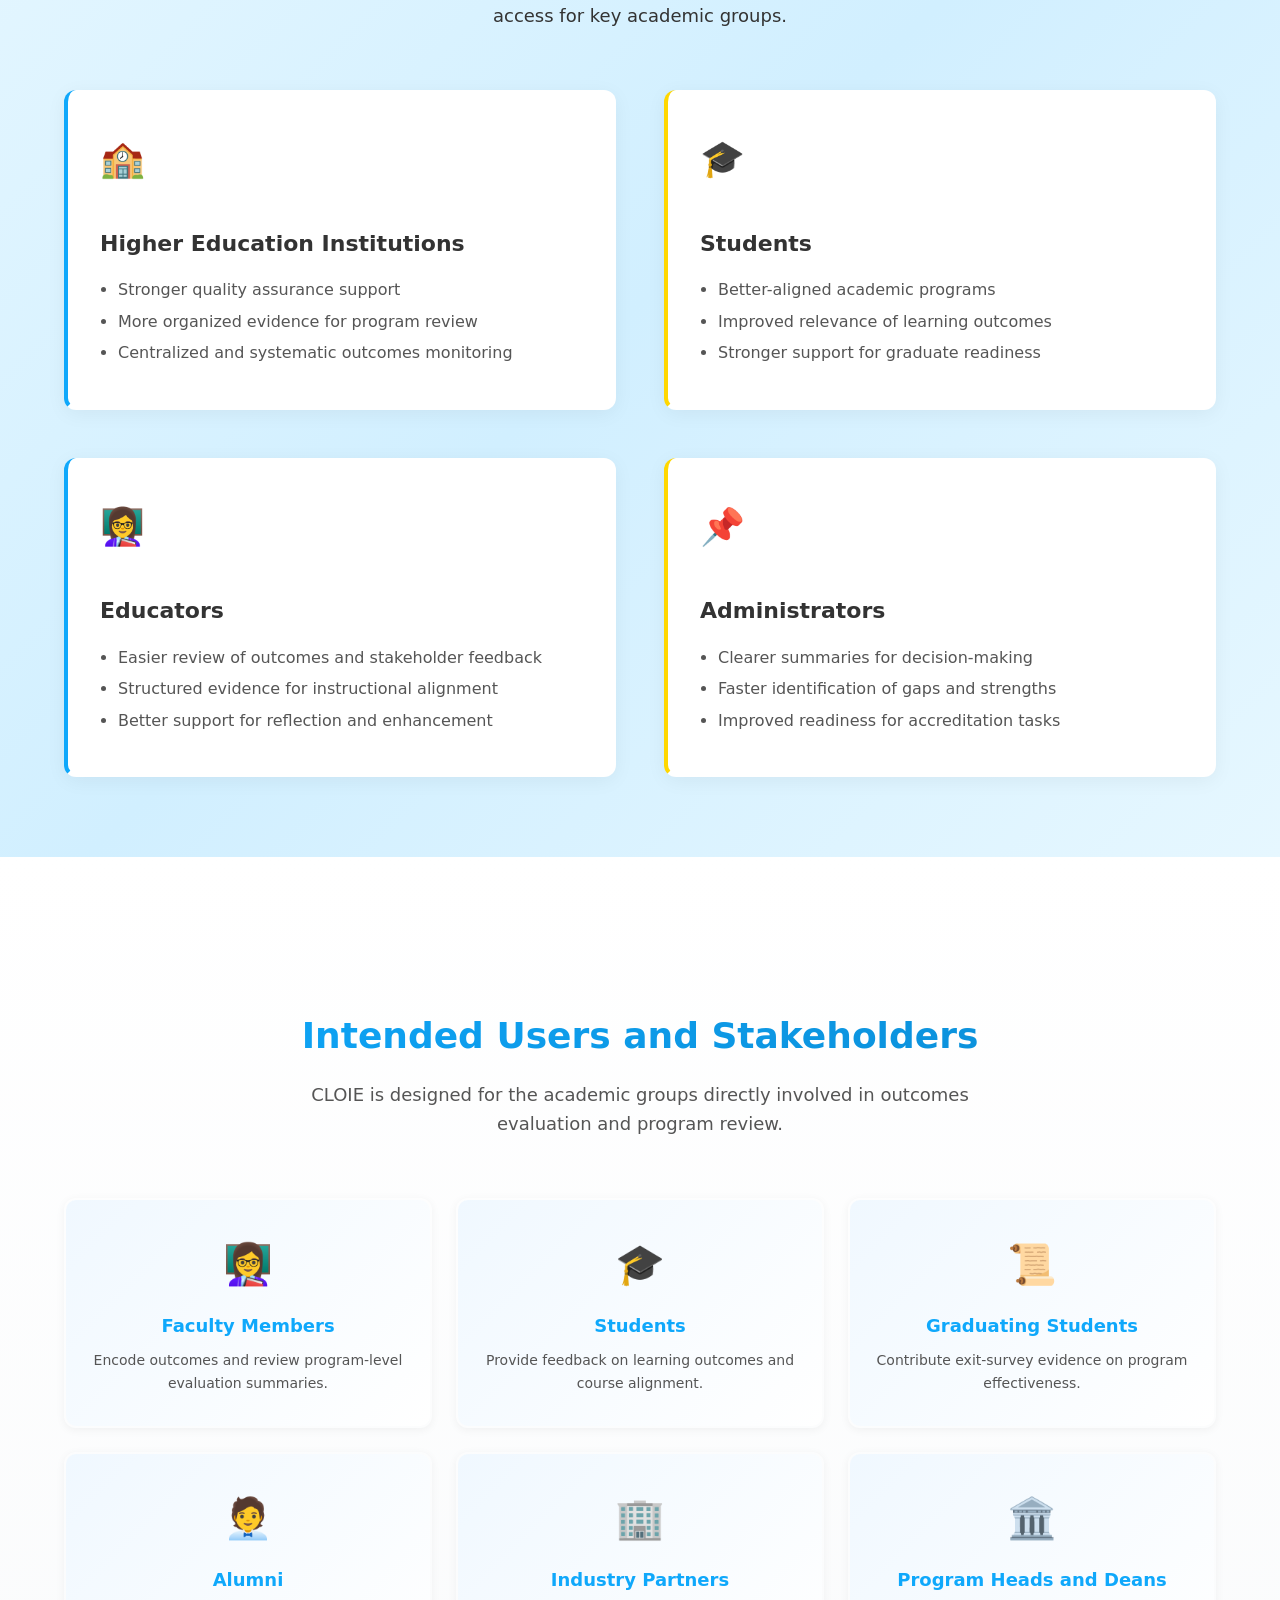
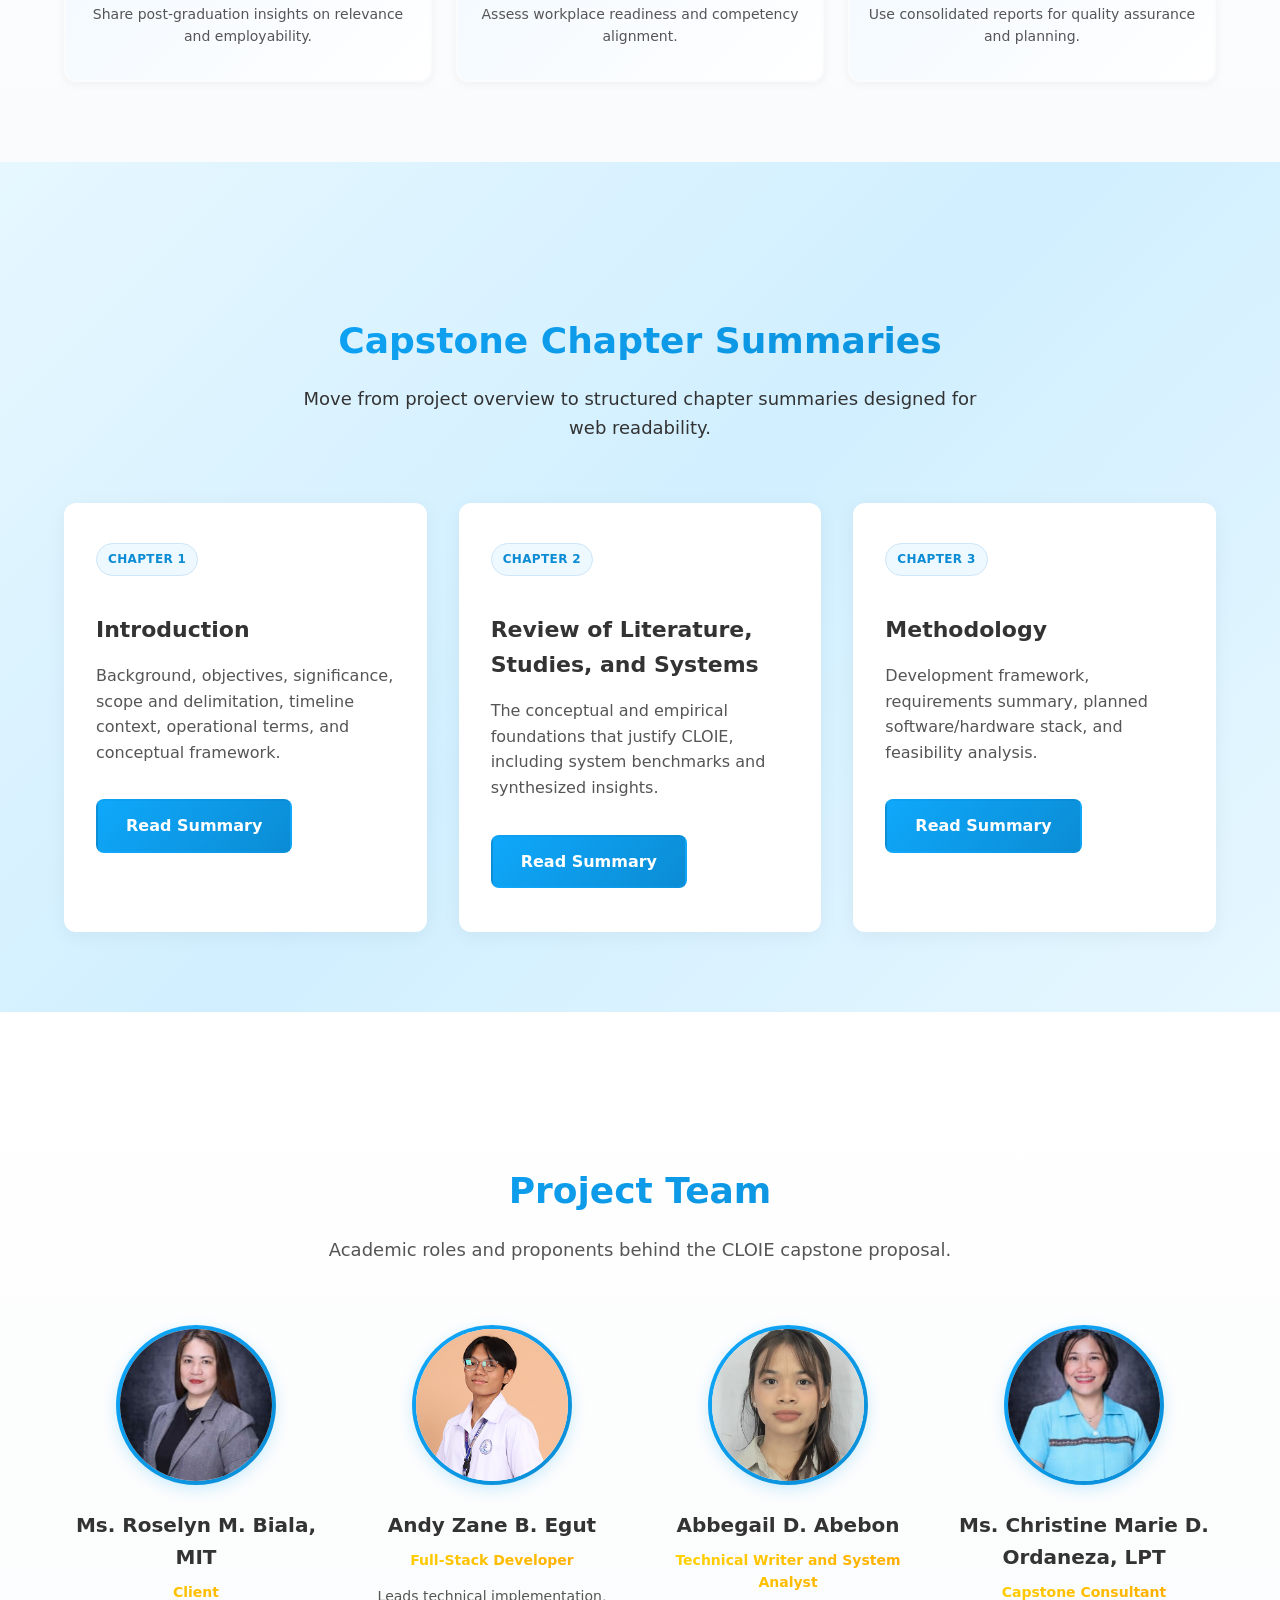
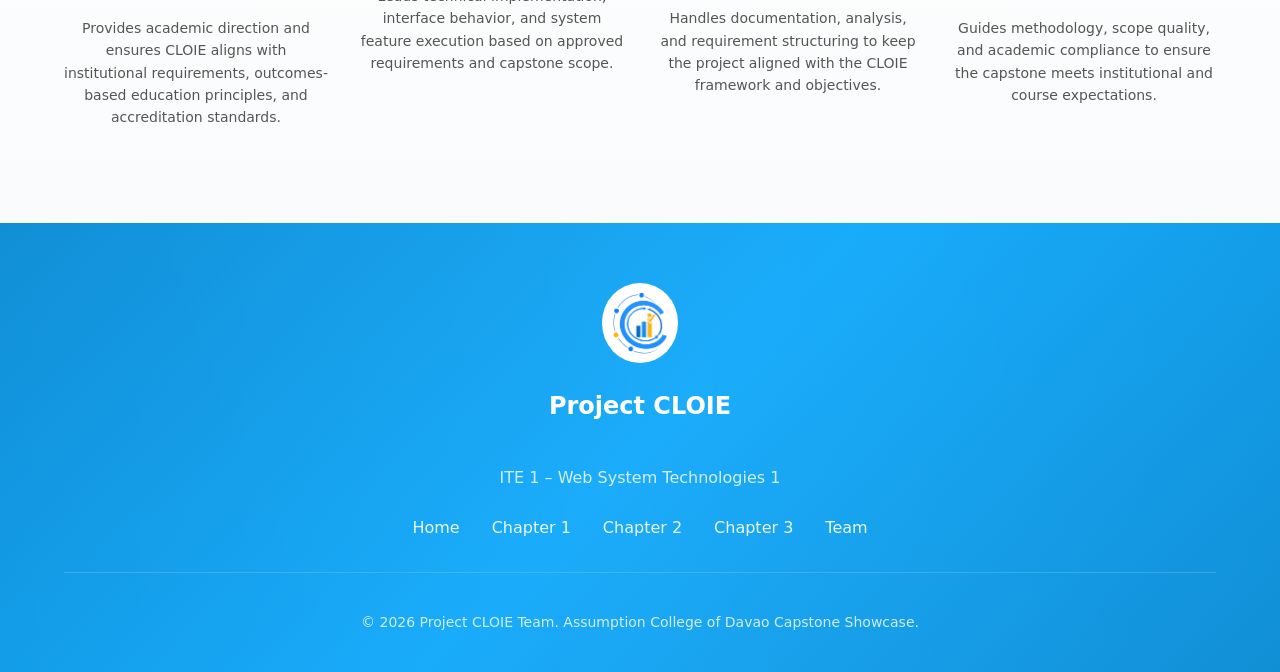
==== commit 608140ab: "feat: update project title and description for clarity in index.html" ====
--- a/index.html
+++ b/index.html
@@ -34,8 +34,8 @@
         <div class="v-hero-logo-wrapper">
           <img src="assets/cloie-logo.png" alt="CLOIE logo" class="v-hero-logo">
         </div>
-        <h1>CLOIE: Comprehensive Learning Outcomes and Instructional Evaluation</h1>
-        <p>A blog-style academic showcase presenting the CLOIE capstone proposal for structured outcomes monitoring, stakeholder-based evaluation, and continuous quality improvement.</p>
+        <h1>PROJECT CLOIE: The Development of System for Comprehensive Learning Outcomes and Instructional Evaluation</h1>
+        <p>A blog-style academic showcase presenting the Project CLOIE capstone for structured outcomes monitoring, stakeholder-based evaluation, and continuous quality improvement.</p>
         <p class="v-hero-subline">Assumption College of Davao · ITE 1 Front-End Project · Capstone Documentation Summaries</p>
         <div class="v-hero-chip-row" aria-label="Project highlights">
           <span class="v-hero-chip">3 chapter summaries</span>
--- a/css/home.css
+++ b/css/home.css
@@ -443,68 +443,6 @@
   color: var(--cloie-text-muted);
 }
 
-.v-faq-container {
-  max-width: 800px;
-  margin: 0 auto;
-}
-
-.v-faq-item {
-  background: linear-gradient(to right, var(--cloie-white) 0%, #FAFBFC 100%);
-  margin-bottom: 16px;
-  border-radius: 8px;
-  box-shadow: 0 2px 8px rgba(0, 0, 0, 0.05);
-  overflow: hidden;
-  border-left: 3px solid transparent;
-  transition: border-left-color 0.3s ease, box-shadow 0.3s ease;
-}
-
-.v-faq-item:hover {
-  border-left-color: var(--cloie-blue);
-  box-shadow: 0 4px 12px rgba(15, 168, 251, 0.1);
-}
-
-.v-faq-question {
-  padding: 24px;
-  font-size: 18px;
-  font-weight: 600;
-  cursor: pointer;
-  display: flex;
-  justify-content: space-between;
-  align-items: center;
-  transition: color 0.3s ease;
-}
-
-.v-faq-question:hover {
-  color: var(--cloie-blue);
-}
-
-.v-faq-icon {
-  font-size: 24px;
-  color: var(--cloie-blue);
-  transition: transform 0.3s ease;
-}
-
-.v-faq-item.active .v-faq-icon {
-  transform: rotate(180deg);
-}
-
-.v-faq-answer {
-  max-height: 0;
-  padding: 0 24px;
-  overflow: hidden;
-  transition: all 0.3s ease;
-  color: var(--cloie-text-muted);
-}
-
-.v-faq-item.active .v-faq-answer {
-  max-height: 400px;
-  padding: 0 24px 24px;
-}
-
-.v-faq-answer-text {
-  padding-top: 8px;
-}
-
 @media (max-width: 1024px) {
   .v-grid-3 {
     grid-template-columns: repeat(2, 1fr);
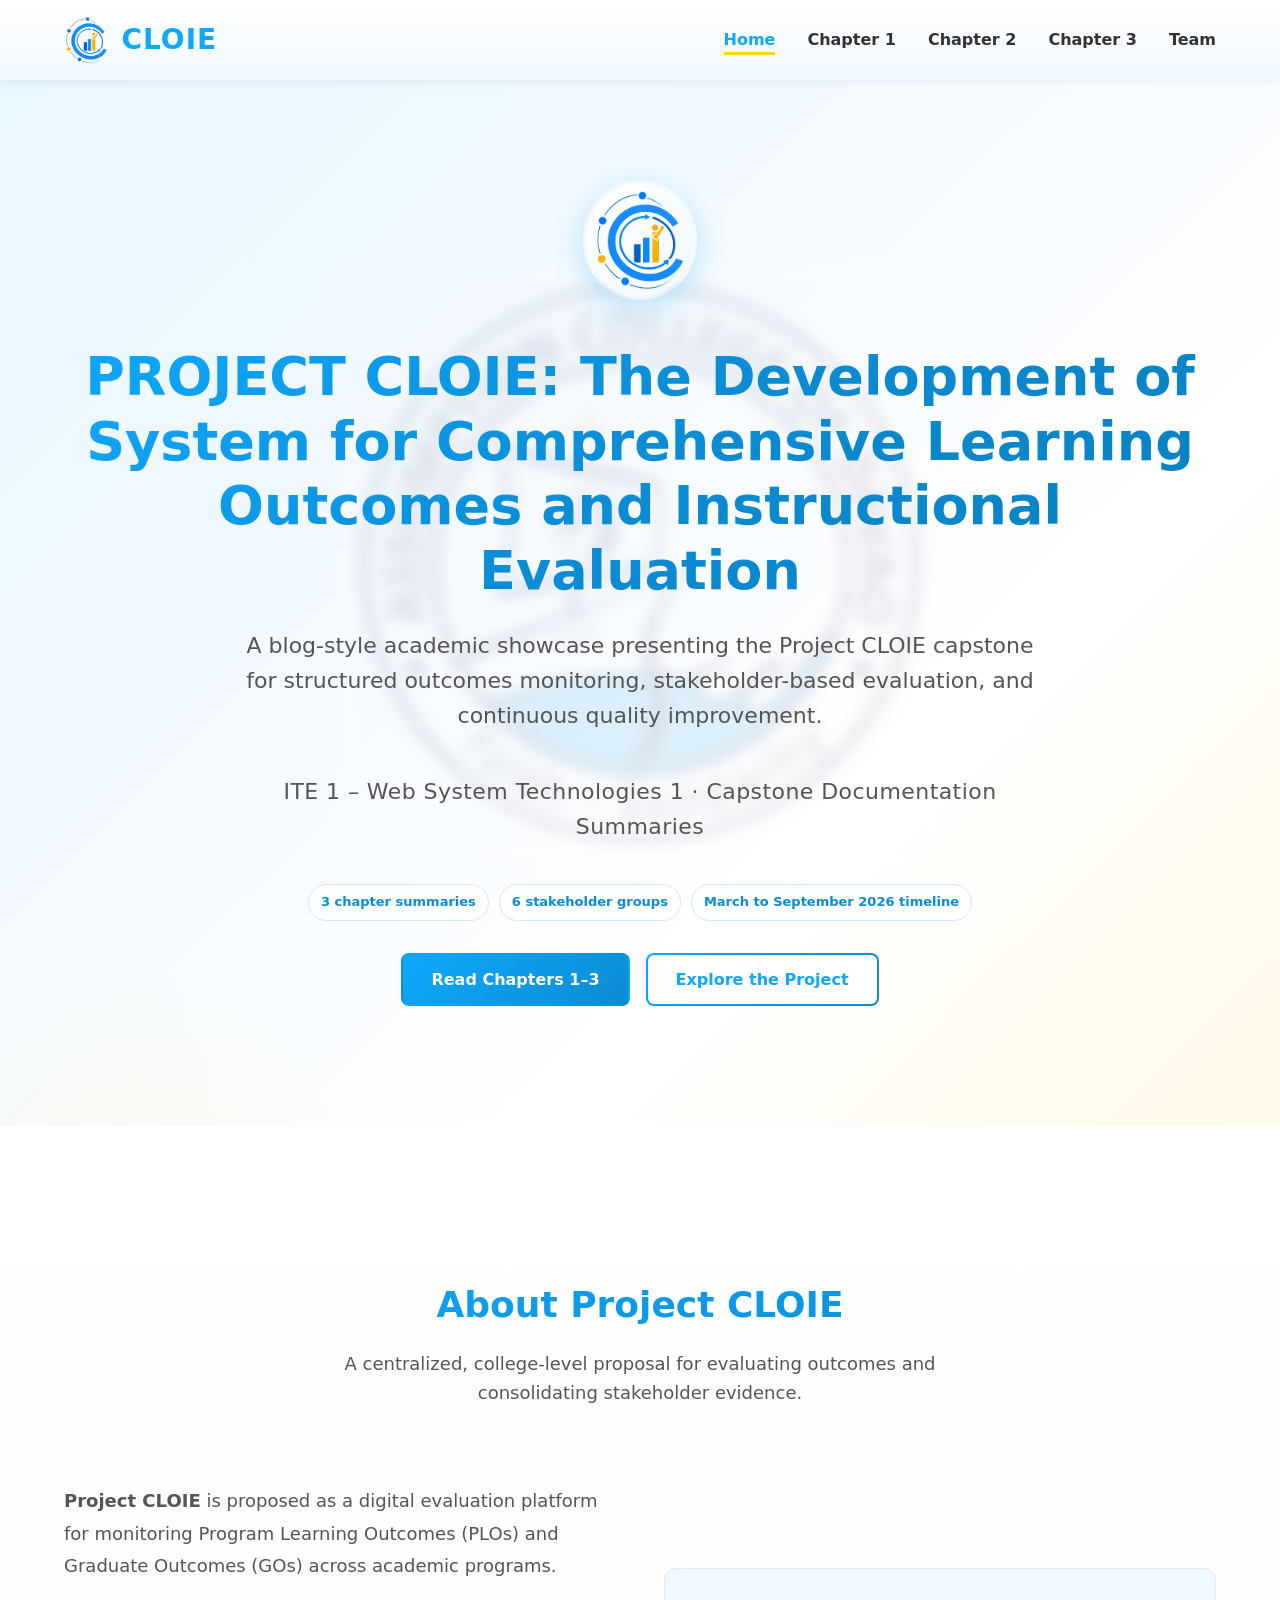
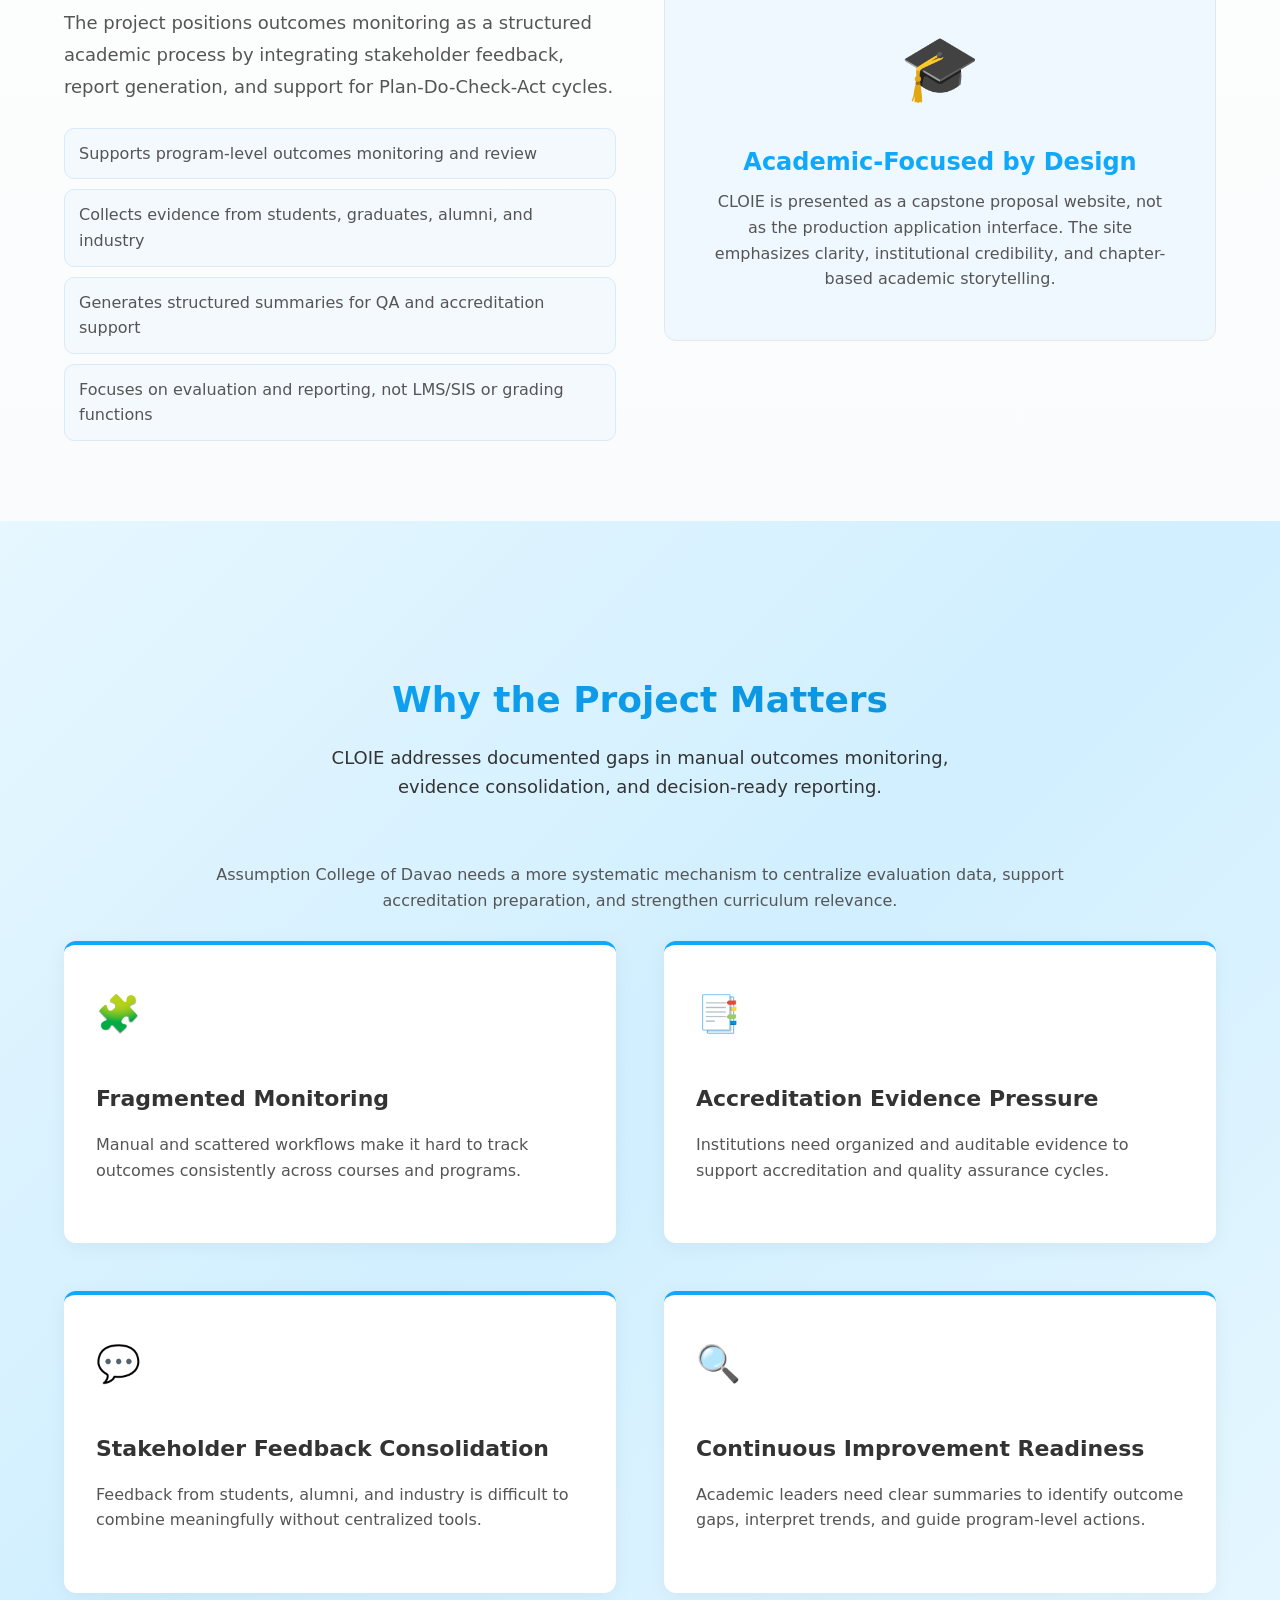
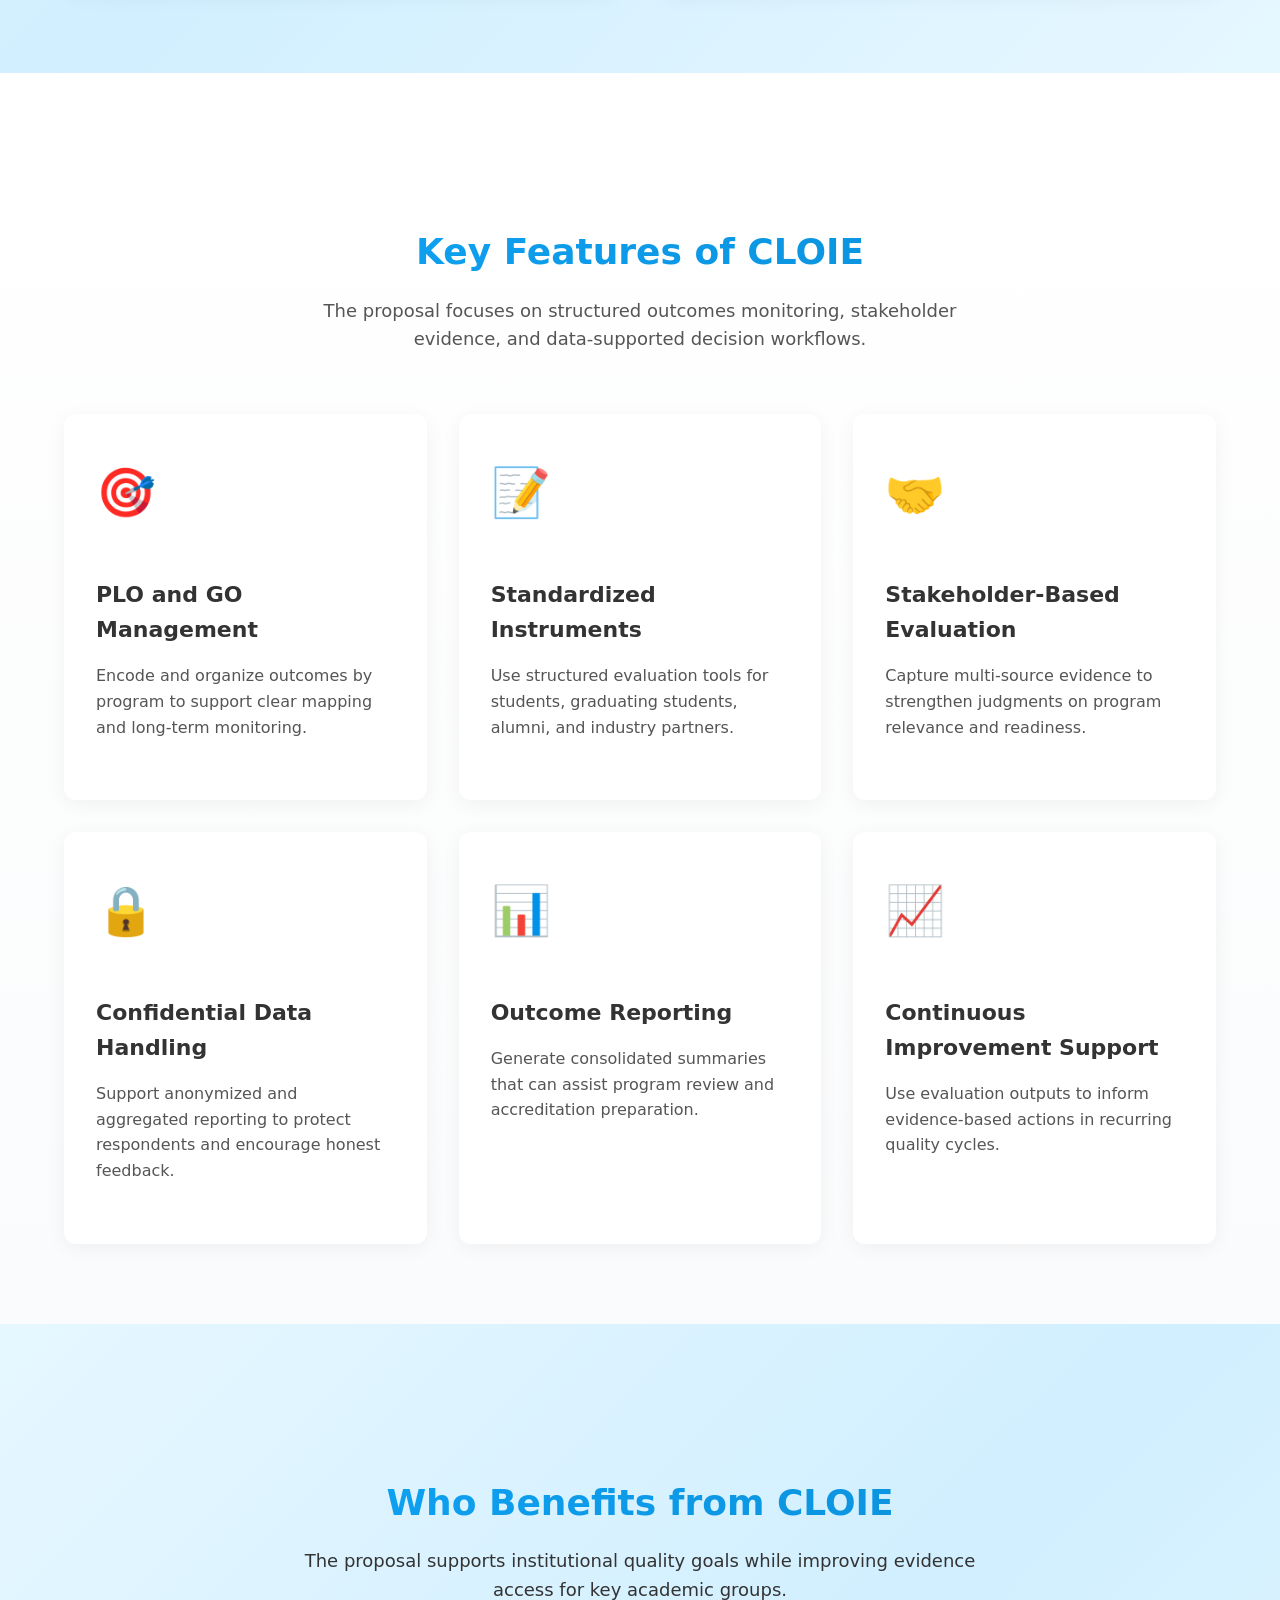
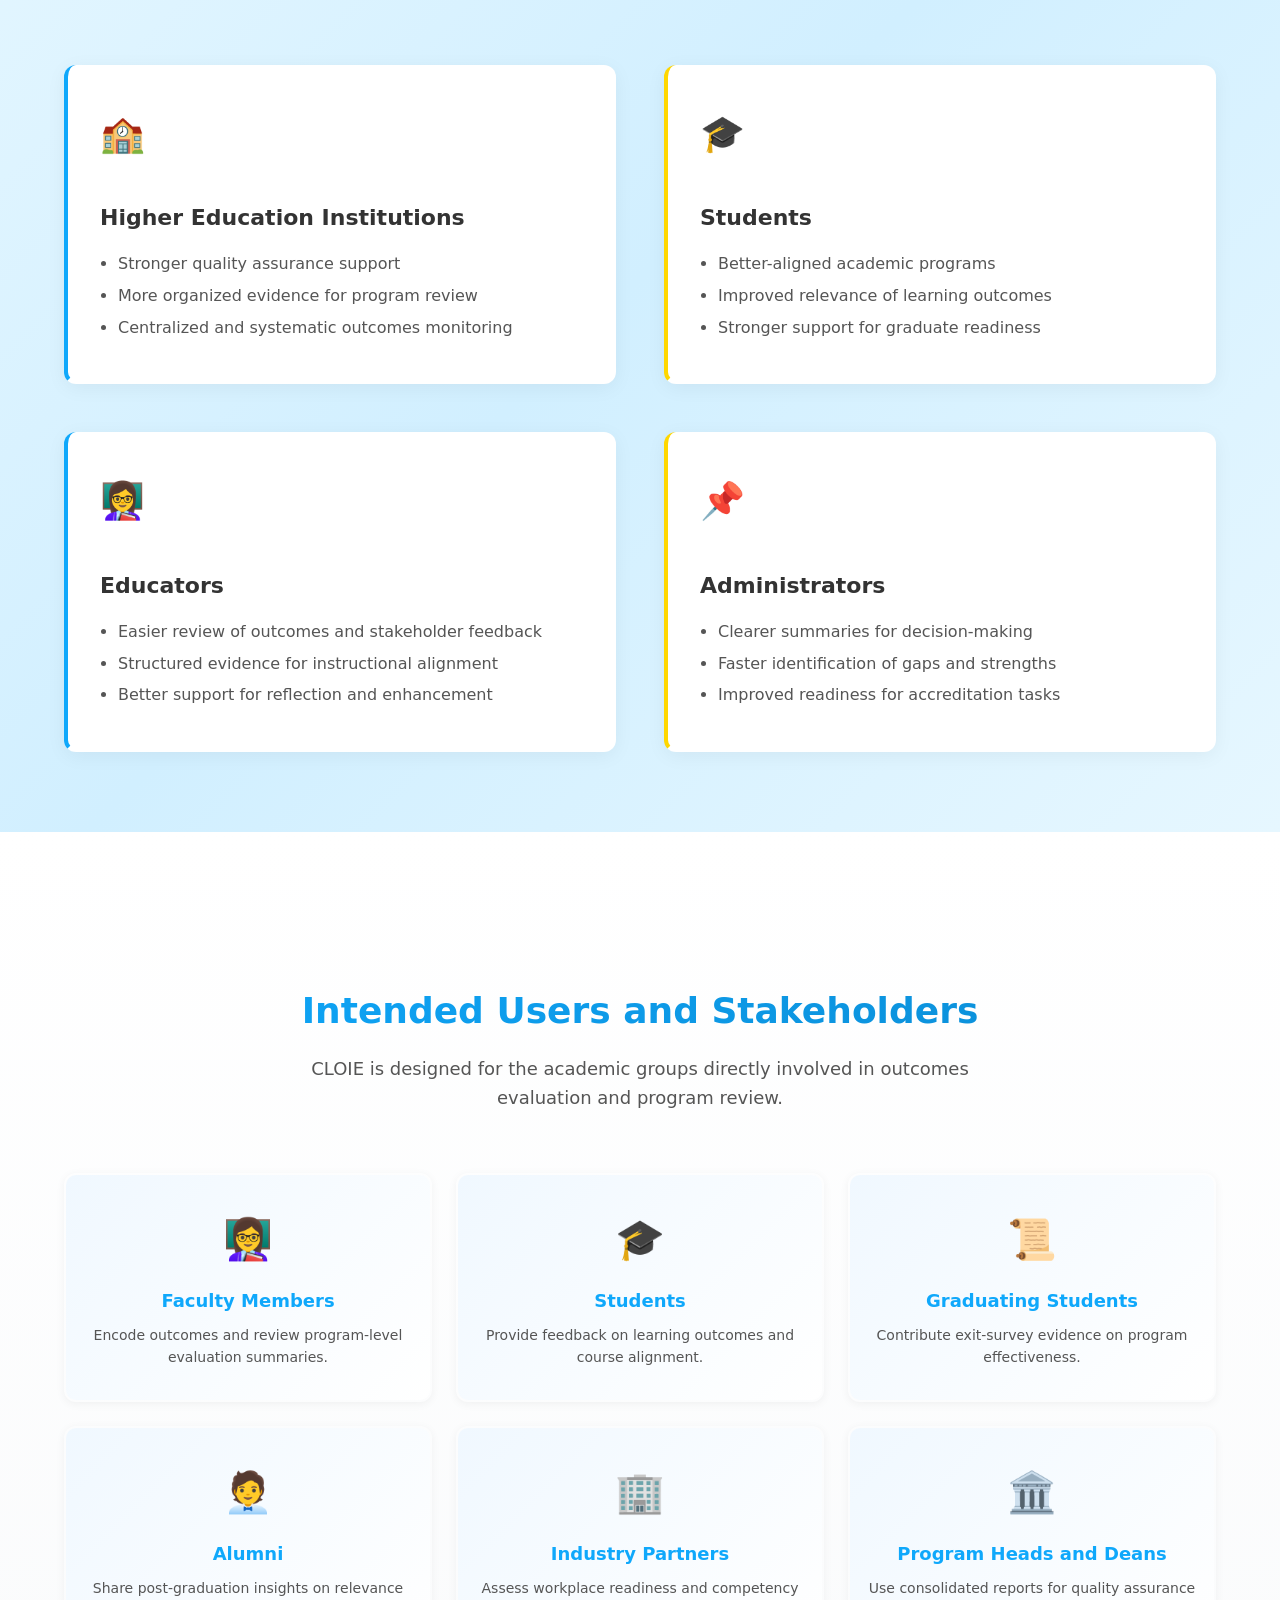
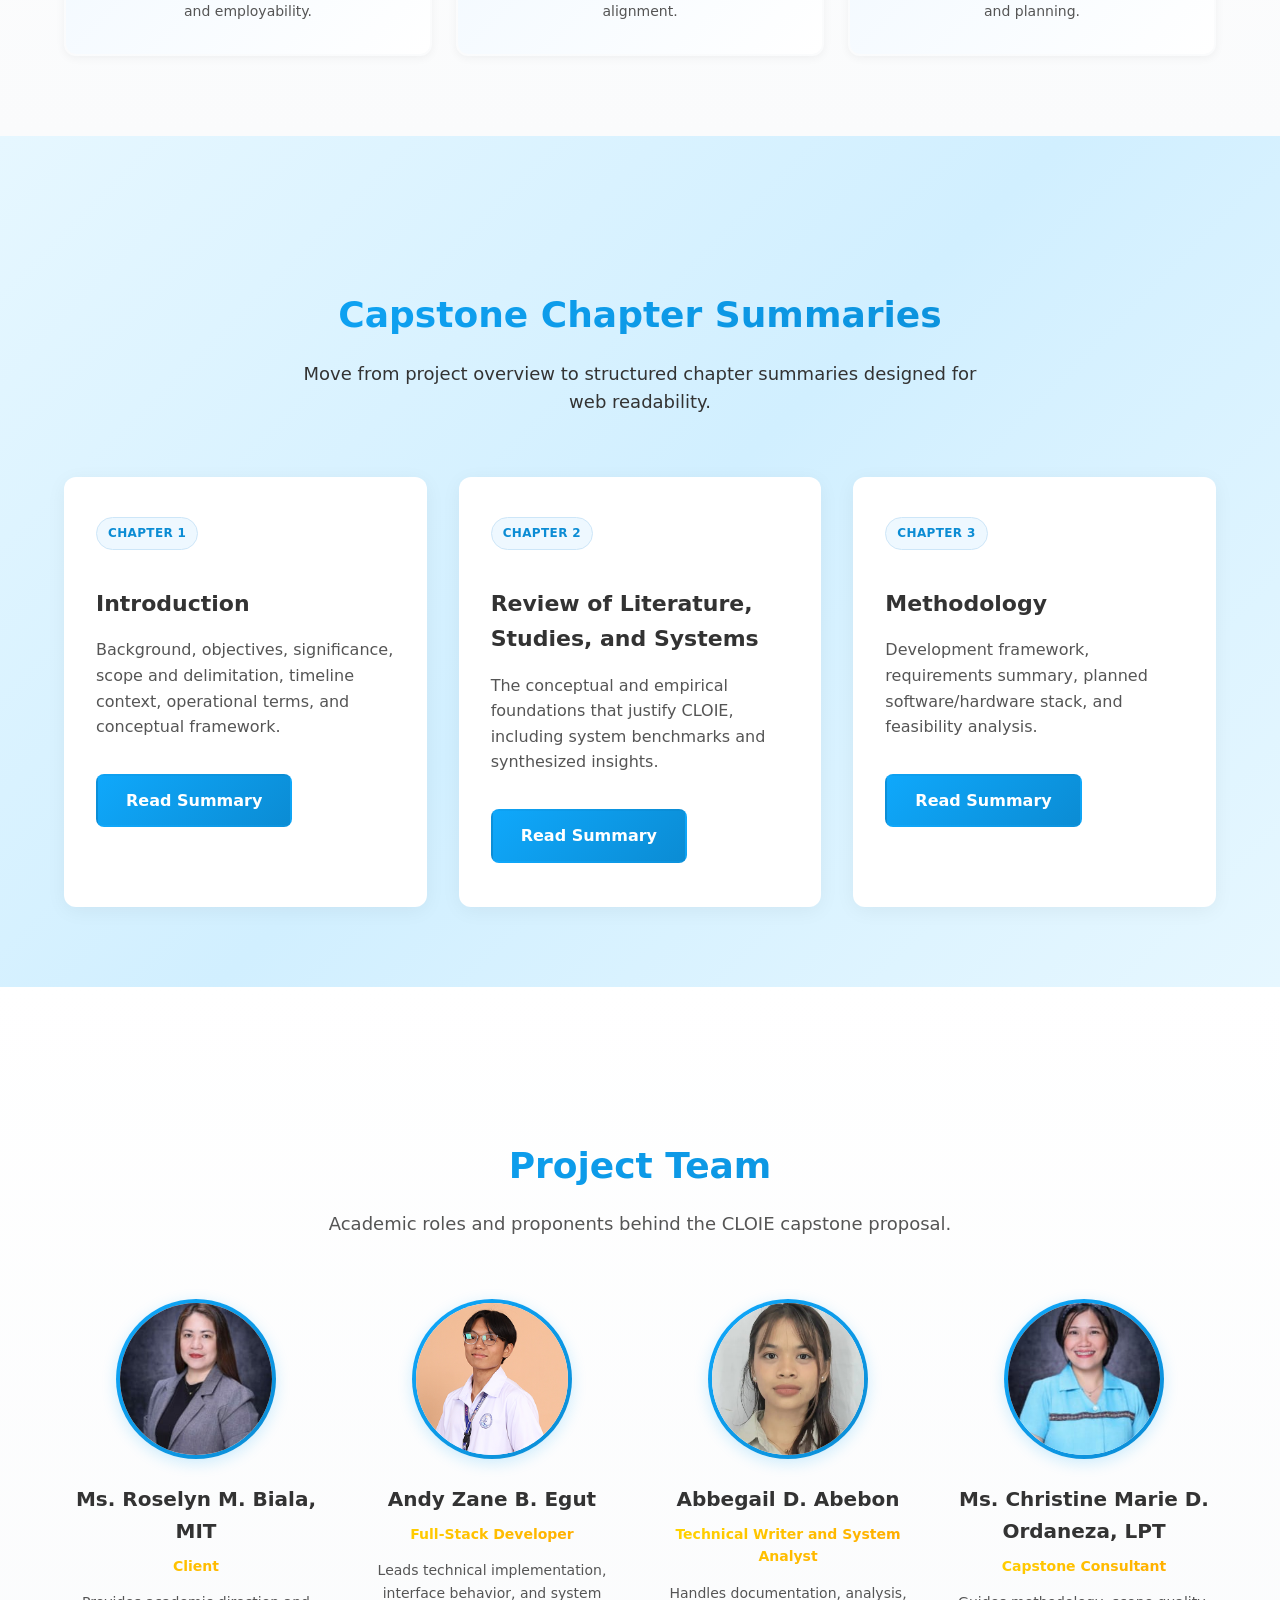
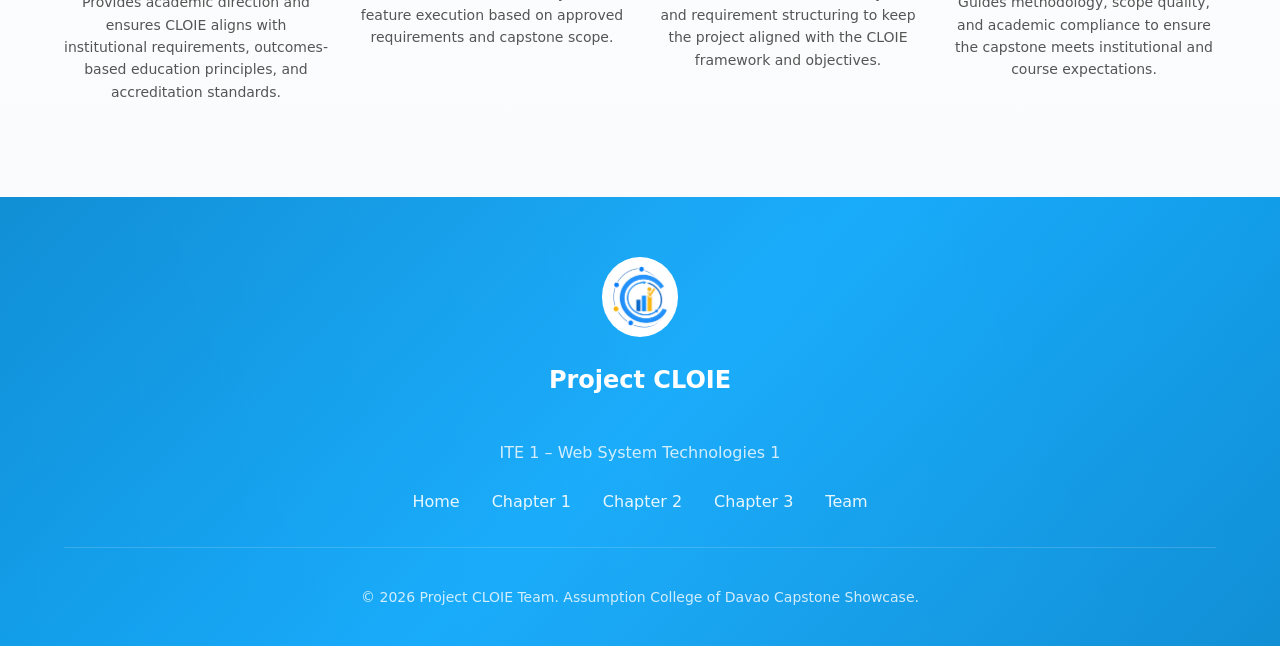
==== commit 57b72013: "fix: update subline text for clarity and remove redundant reference to Assumption College of Davao" ====
--- a/index.html
+++ b/index.html
@@ -36,7 +36,7 @@
         </div>
         <h1>PROJECT CLOIE: The Development of System for Comprehensive Learning Outcomes and Instructional Evaluation</h1>
         <p>A blog-style academic showcase presenting the Project CLOIE capstone for structured outcomes monitoring, stakeholder-based evaluation, and continuous quality improvement.</p>
-        <p class="v-hero-subline">Assumption College of Davao · ITE 1 Front-End Project · Capstone Documentation Summaries</p>
+        <p class="v-hero-subline">ITE 1 – Web System Technologies 1 · Capstone Documentation Summaries</p>
         <div class="v-hero-chip-row" aria-label="Project highlights">
           <span class="v-hero-chip">3 chapter summaries</span>
           <span class="v-hero-chip">6 stakeholder groups</span>
@@ -78,7 +78,7 @@
       <div class="page-container">
         <h2 class="v-section-title v-reveal">Why the Project Matters</h2>
         <p class="v-section-subtitle v-reveal">CLOIE addresses documented gaps in manual outcomes monitoring, evidence consolidation, and decision-ready reporting.</p>
-        <p class="v-problem-lead v-reveal">Based on the capstone documentation, Assumption College of Davao needs a more systematic mechanism to centralize evaluation data, support accreditation preparation, and strengthen curriculum relevance.</p>
+        <p class="v-problem-lead v-reveal">Assumption College of Davao needs a more systematic mechanism to centralize evaluation data, support accreditation preparation, and strengthen curriculum relevance.</p>
 
         <div class="v-grid-2 v-reveal">
           <article class="v-card v-card--problem">
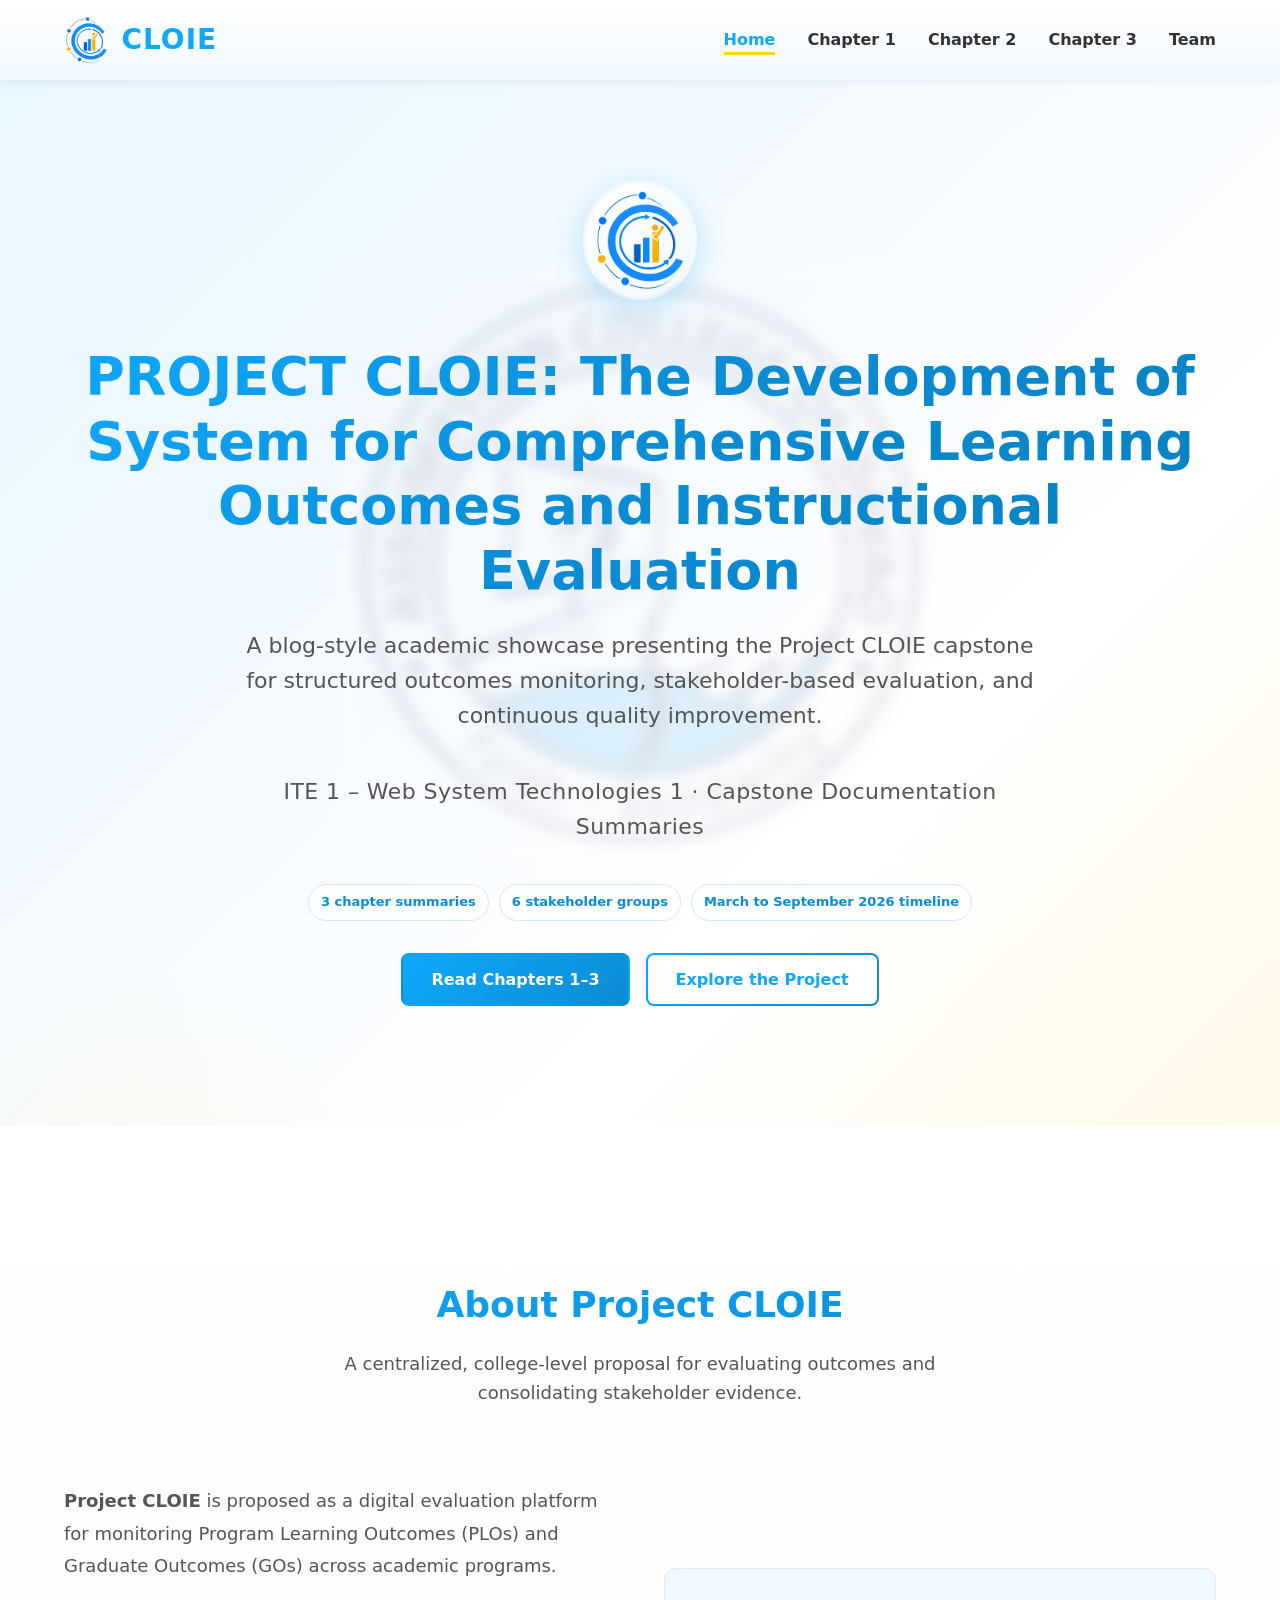
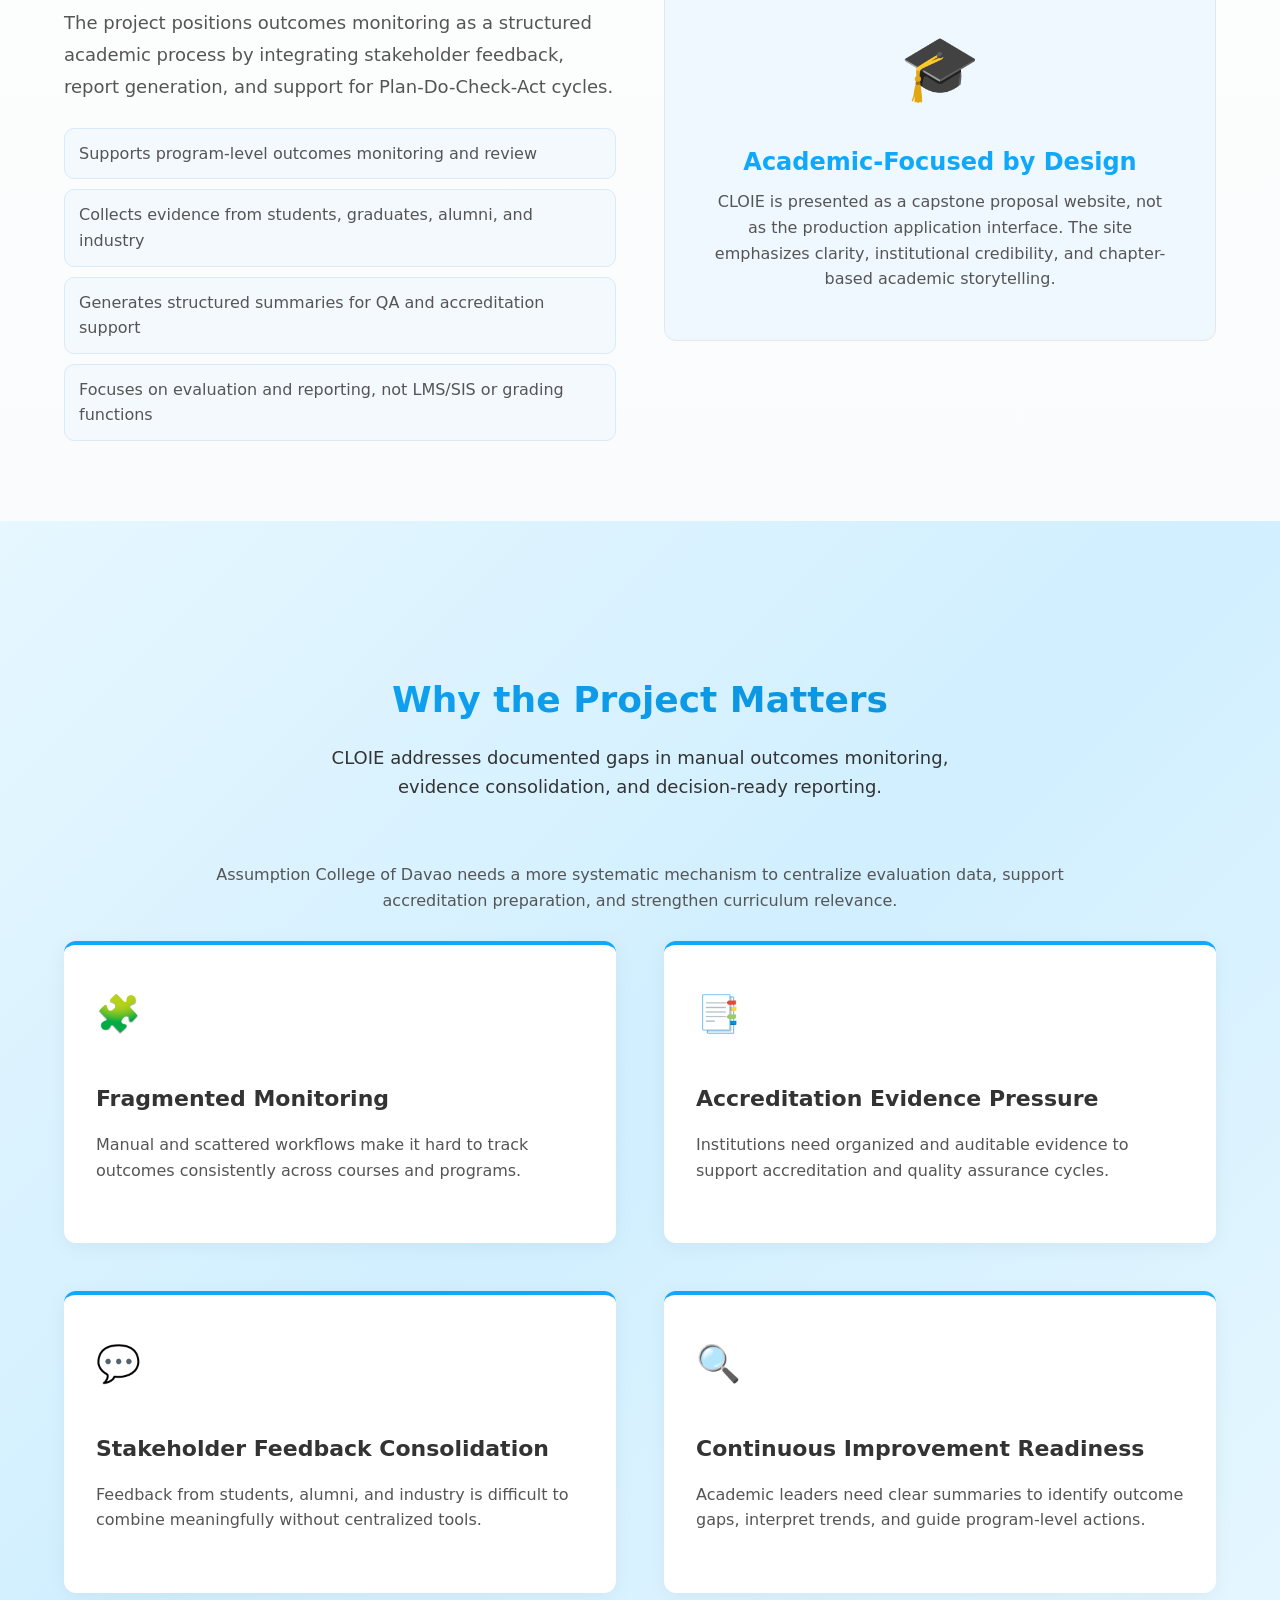
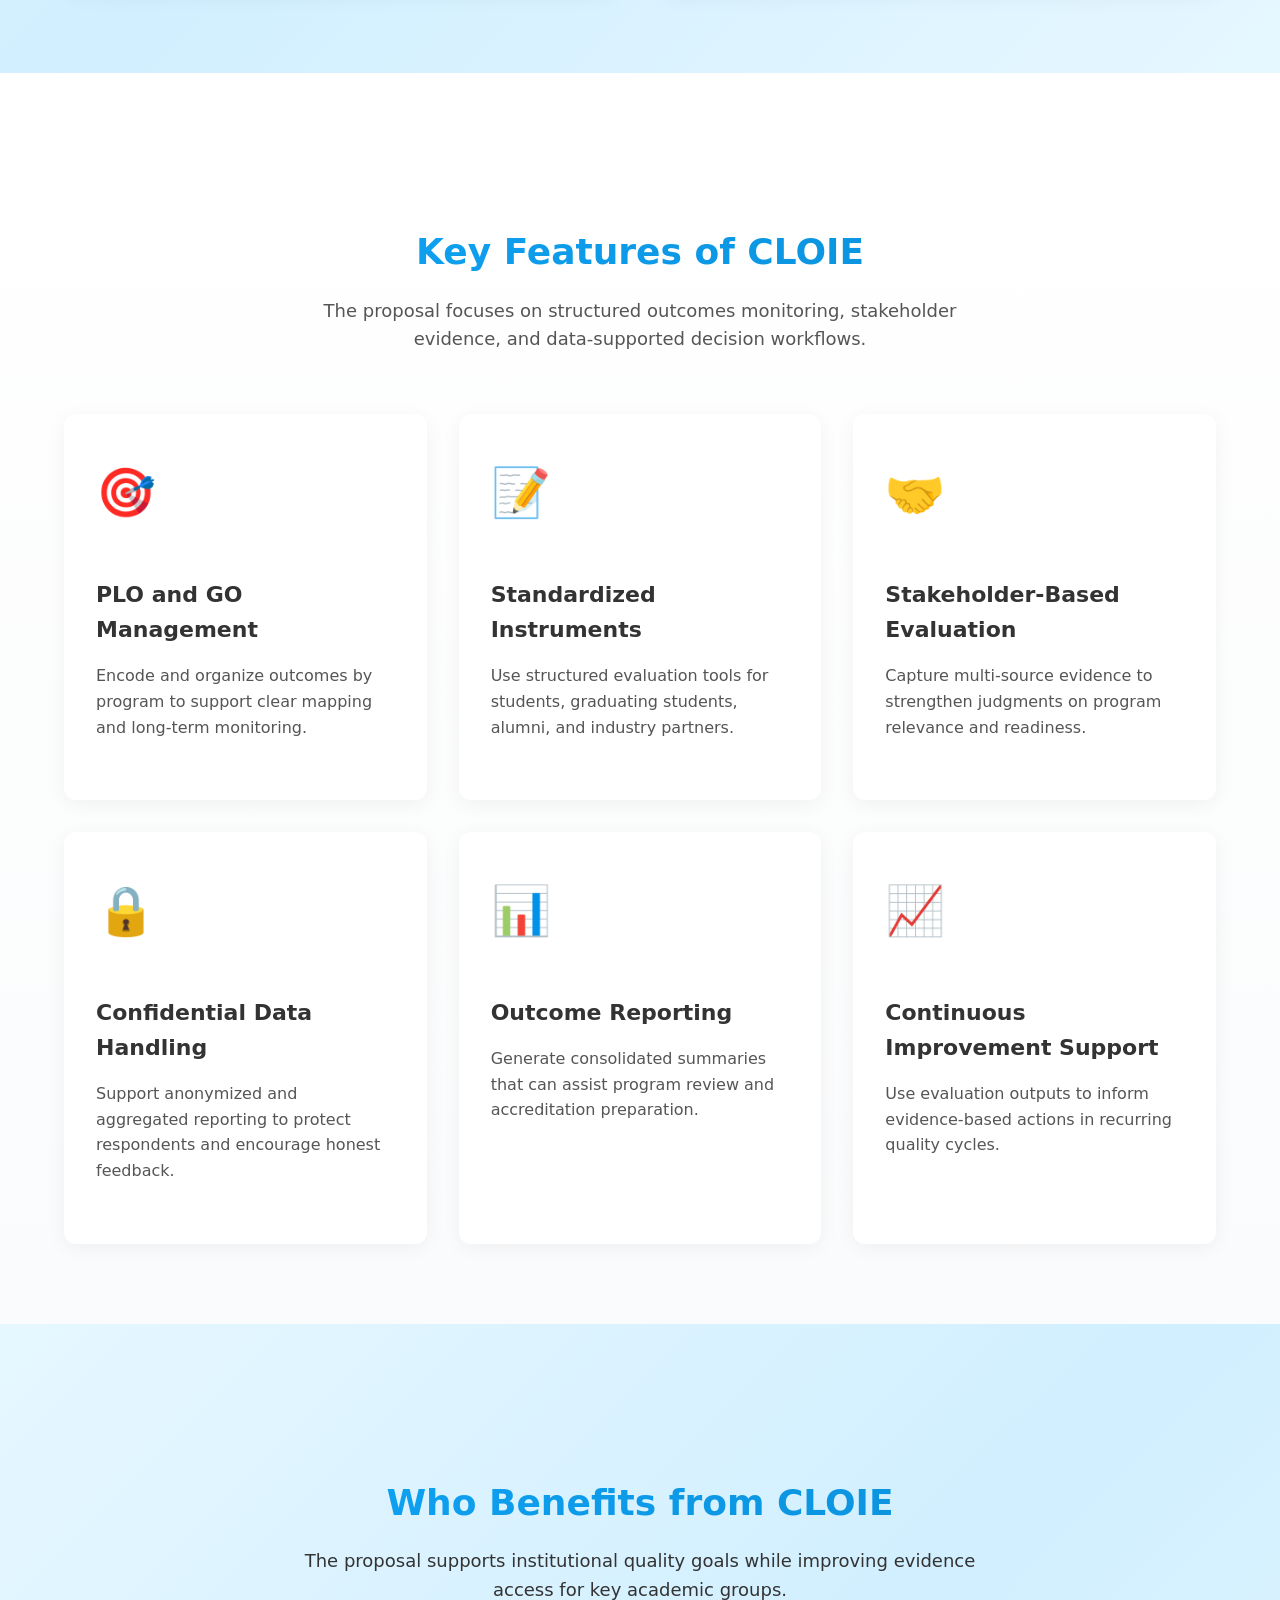
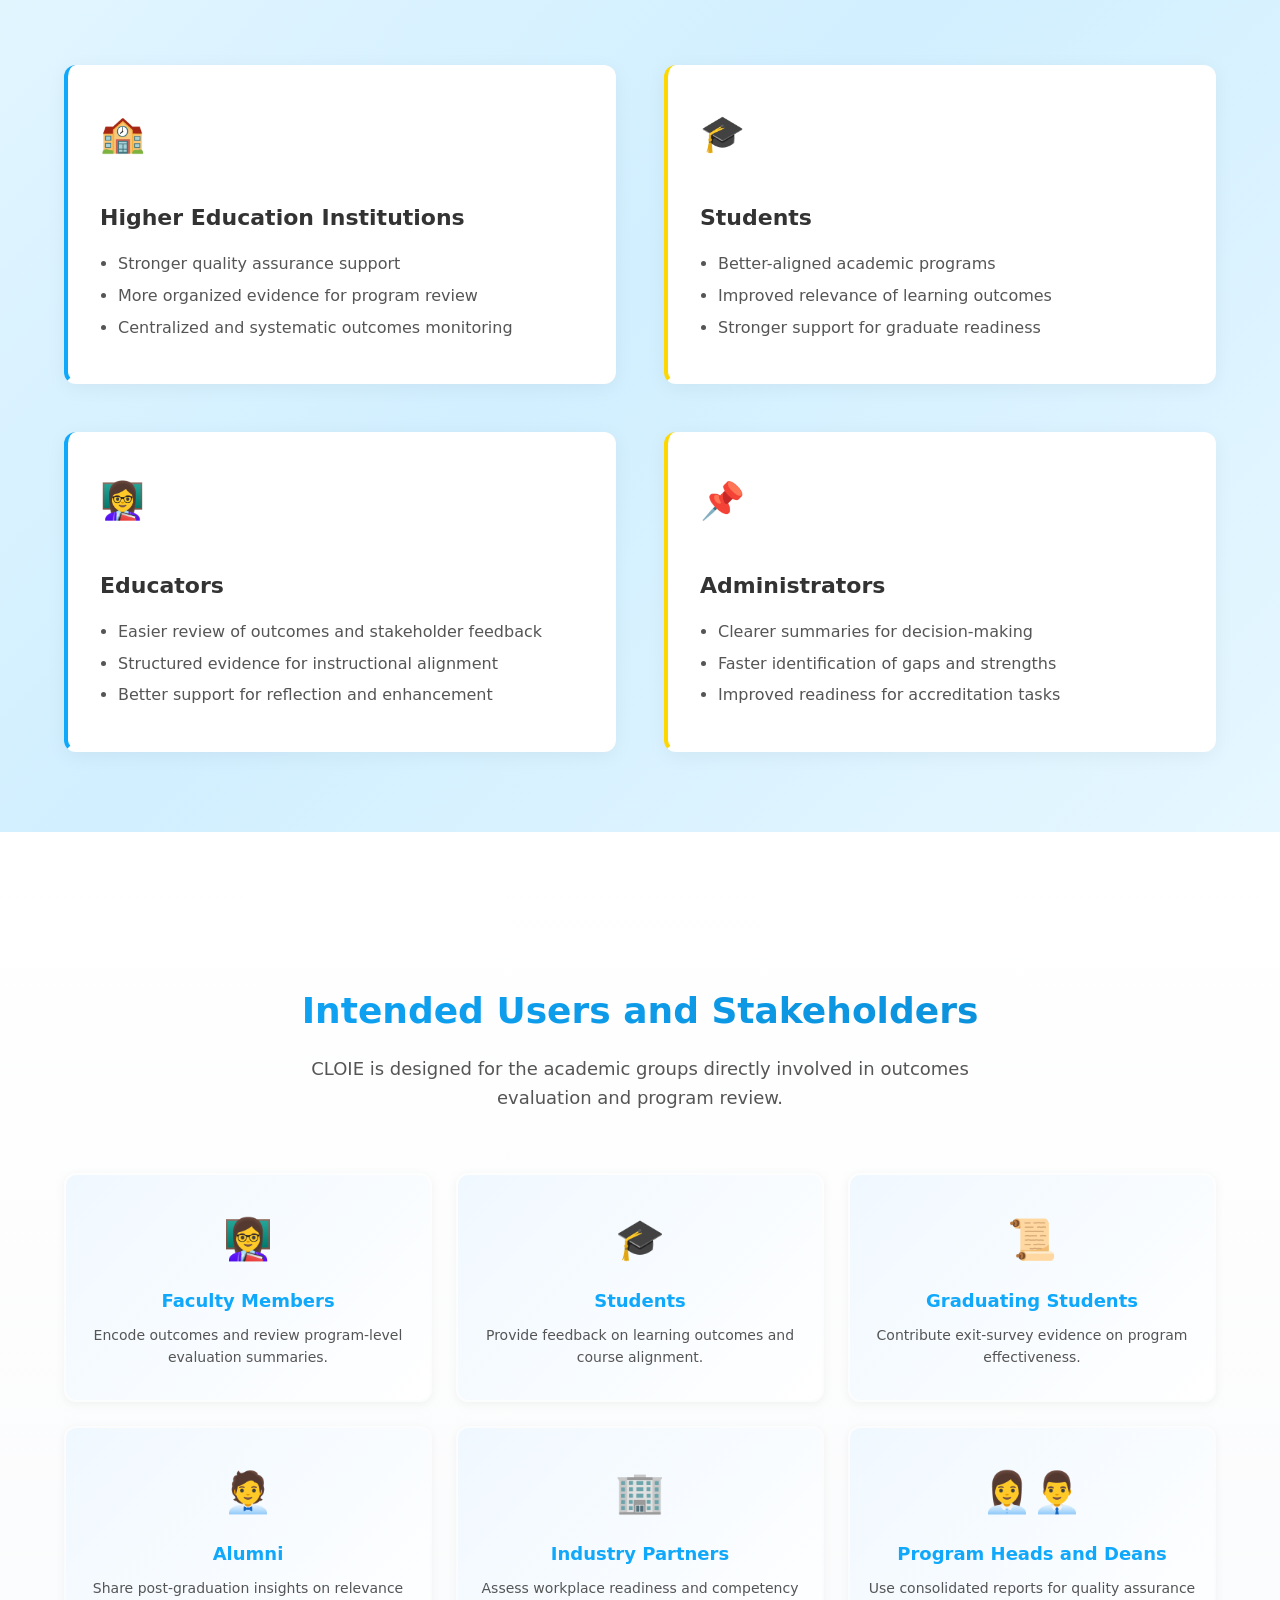
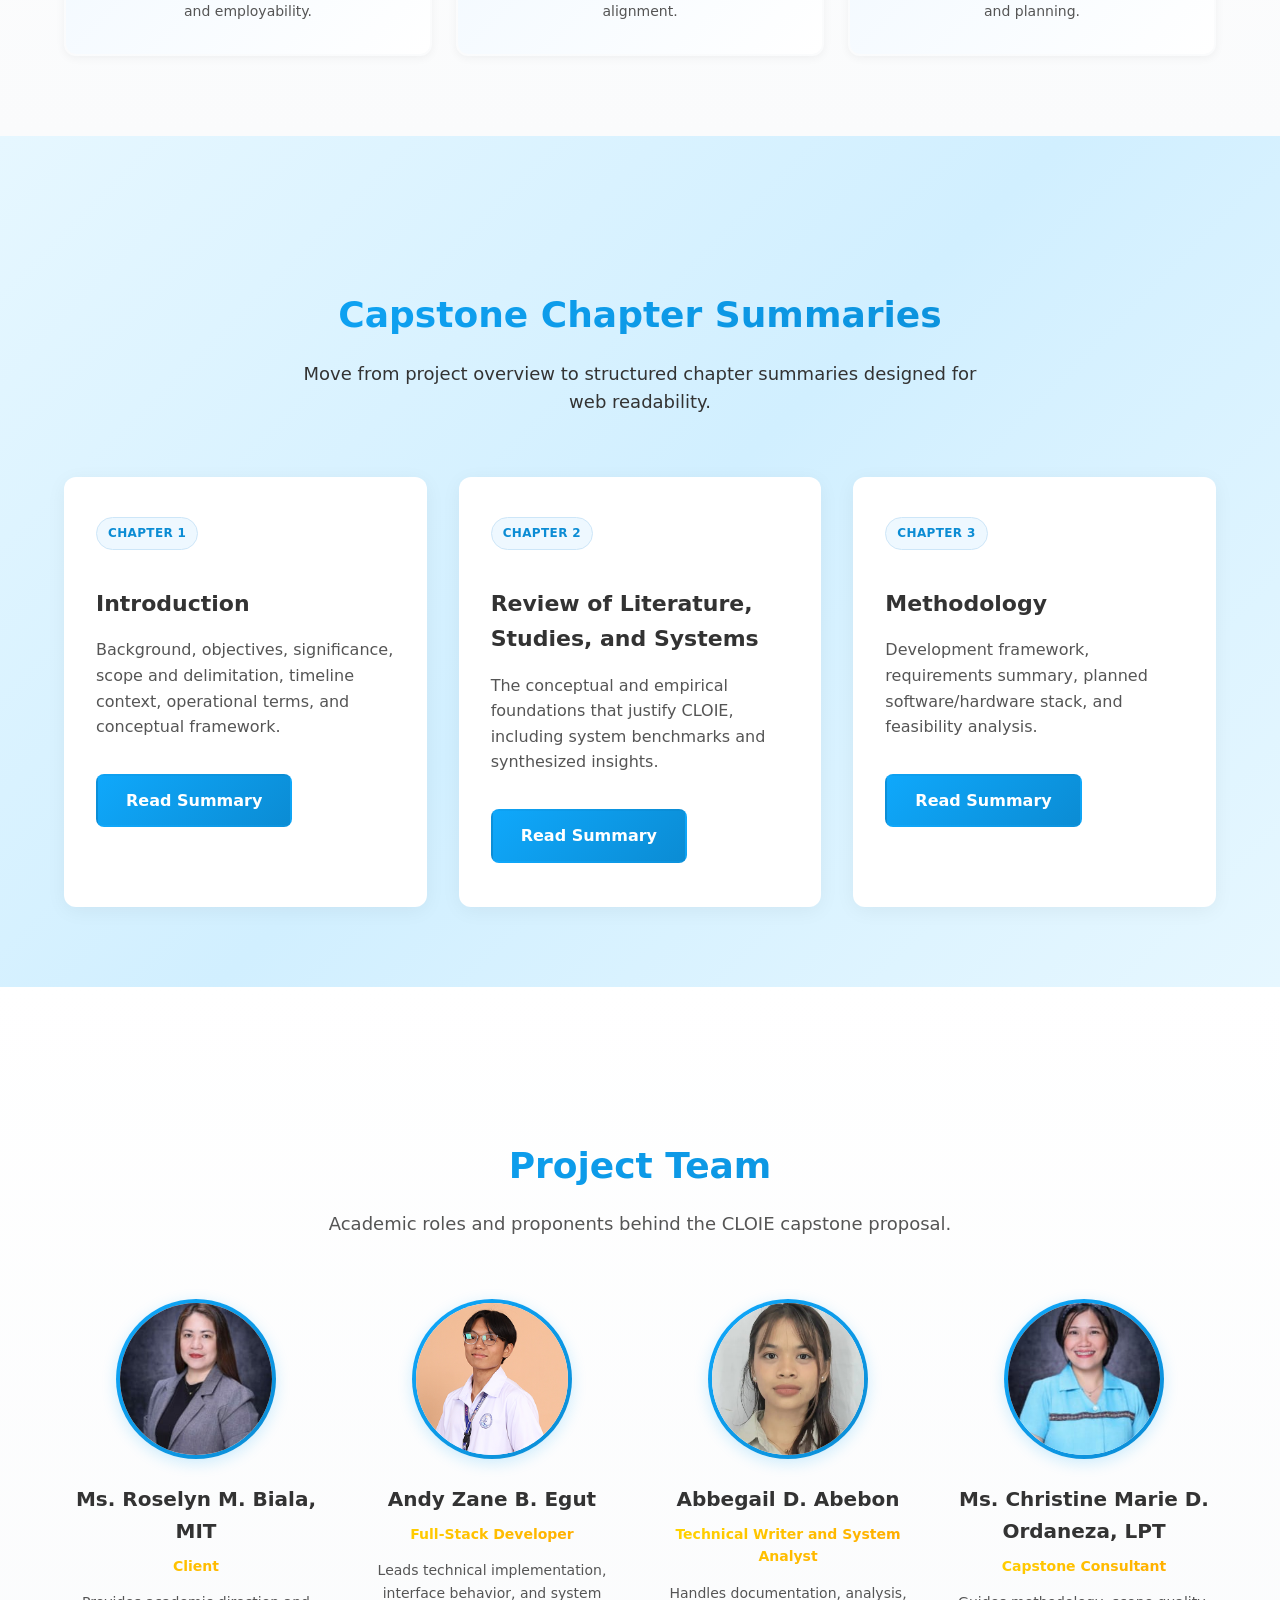
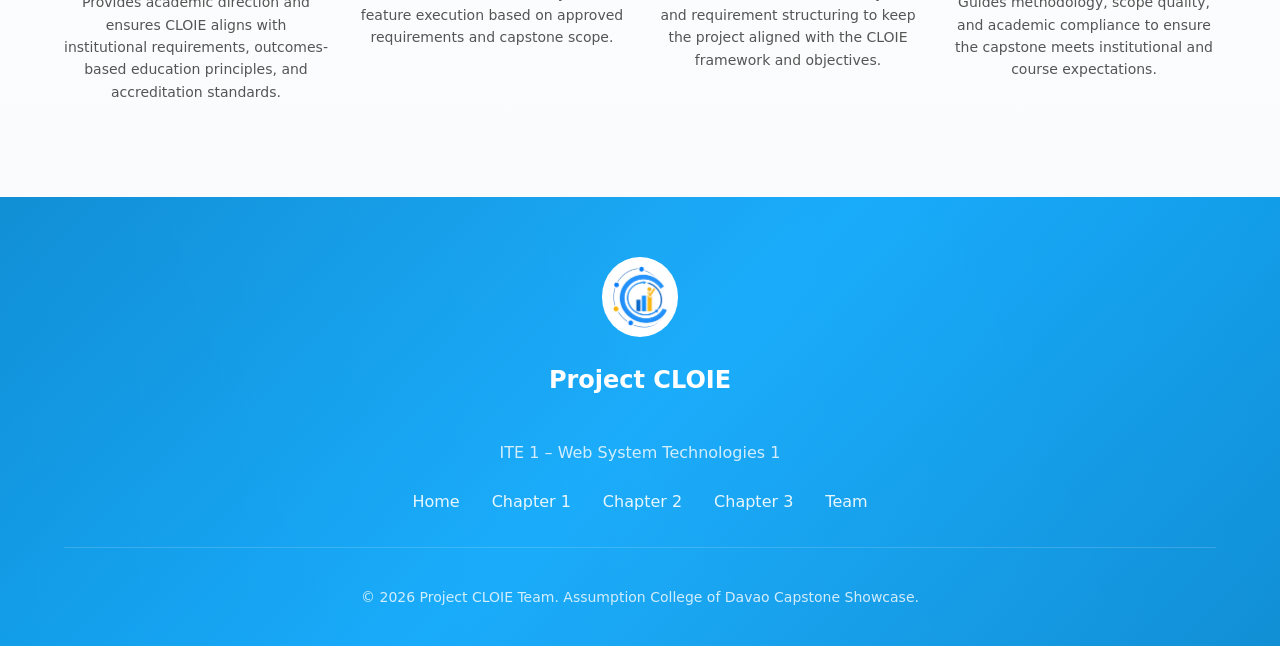
==== commit 695bdaa8: "feat: enhance chapter content visibility with reveal effects and adjust scroll threshold for better " ====
--- a/index.html
+++ b/index.html
@@ -223,7 +223,7 @@
             <p>Assess workplace readiness and competency alignment.</p>
           </article>
           <article class="v-stakeholder-card">
-            <span class="v-stakeholder-icon">🏛️</span>
+            <span class="v-stakeholder-icon">👩‍💼👨‍💼</span>
             <h3>Program Heads and Deans</h3>
             <p>Use consolidated reports for quality assurance and planning.</p>
           </article>
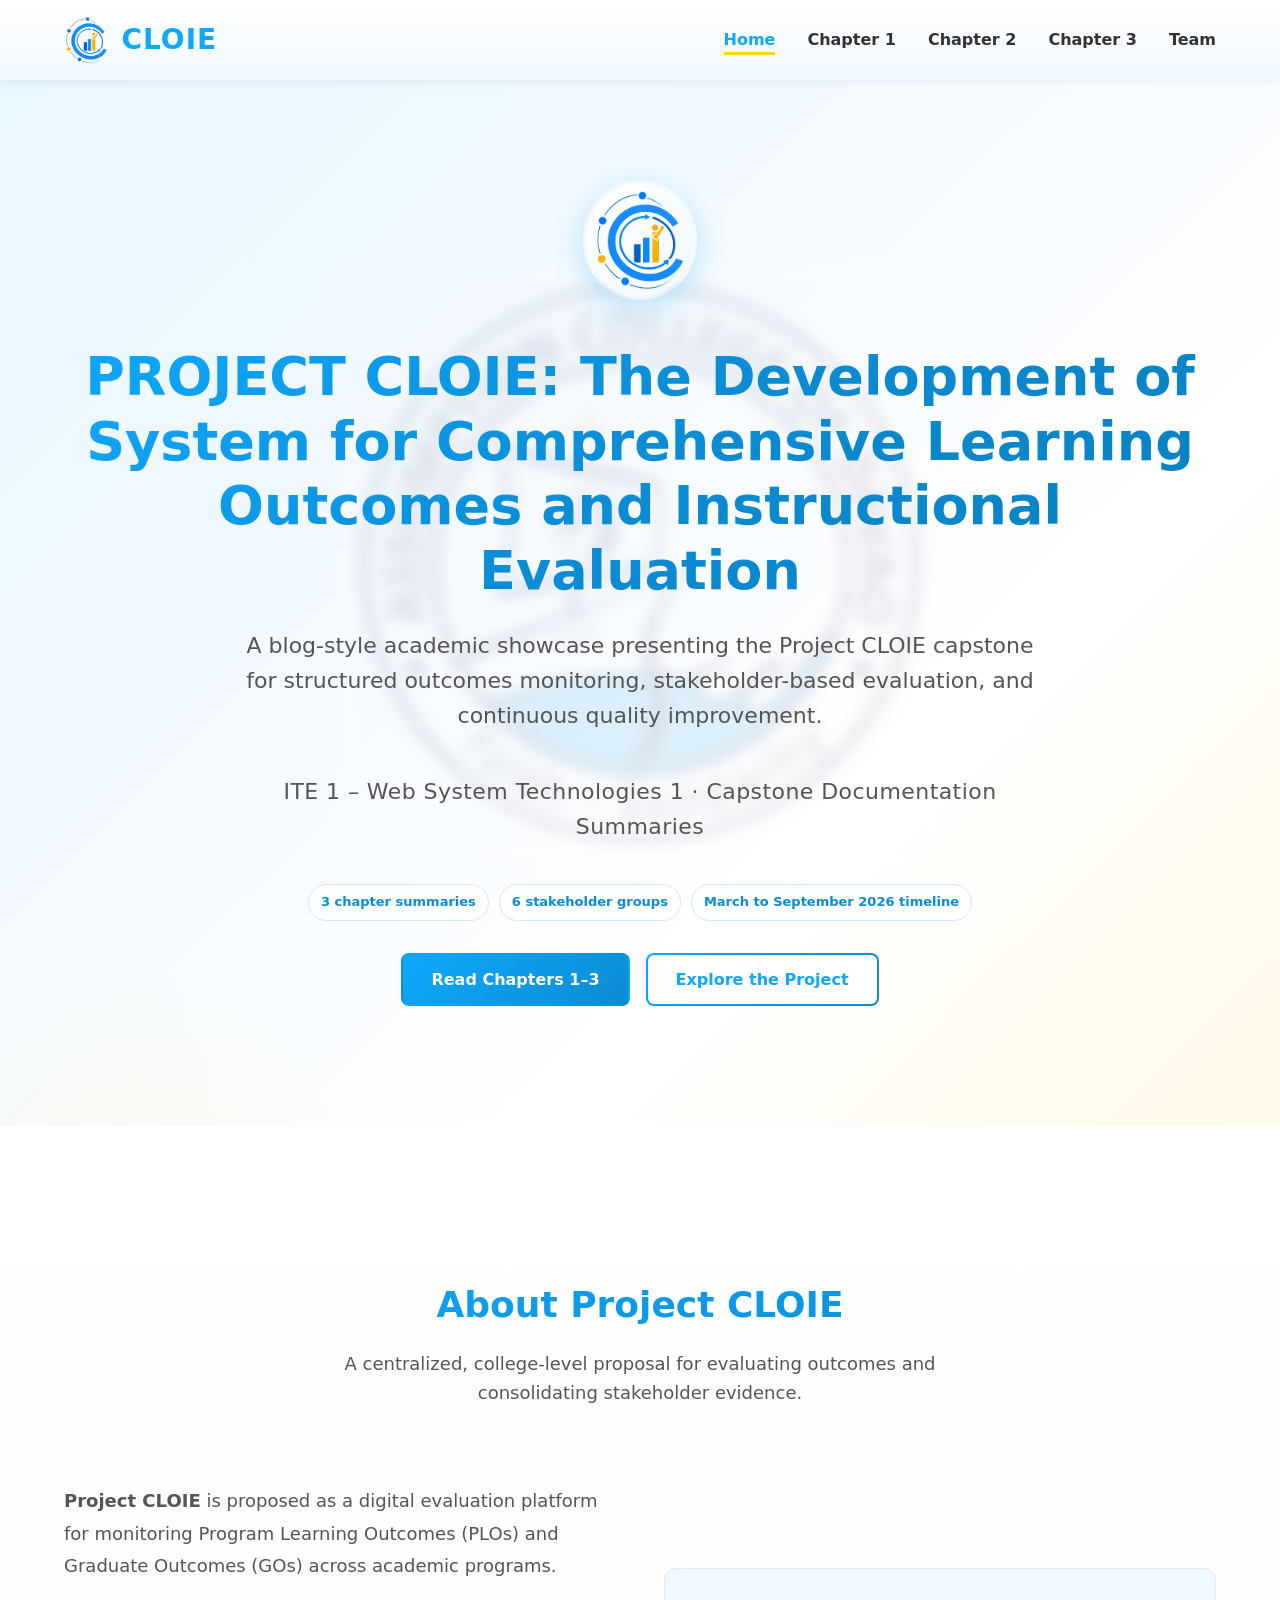
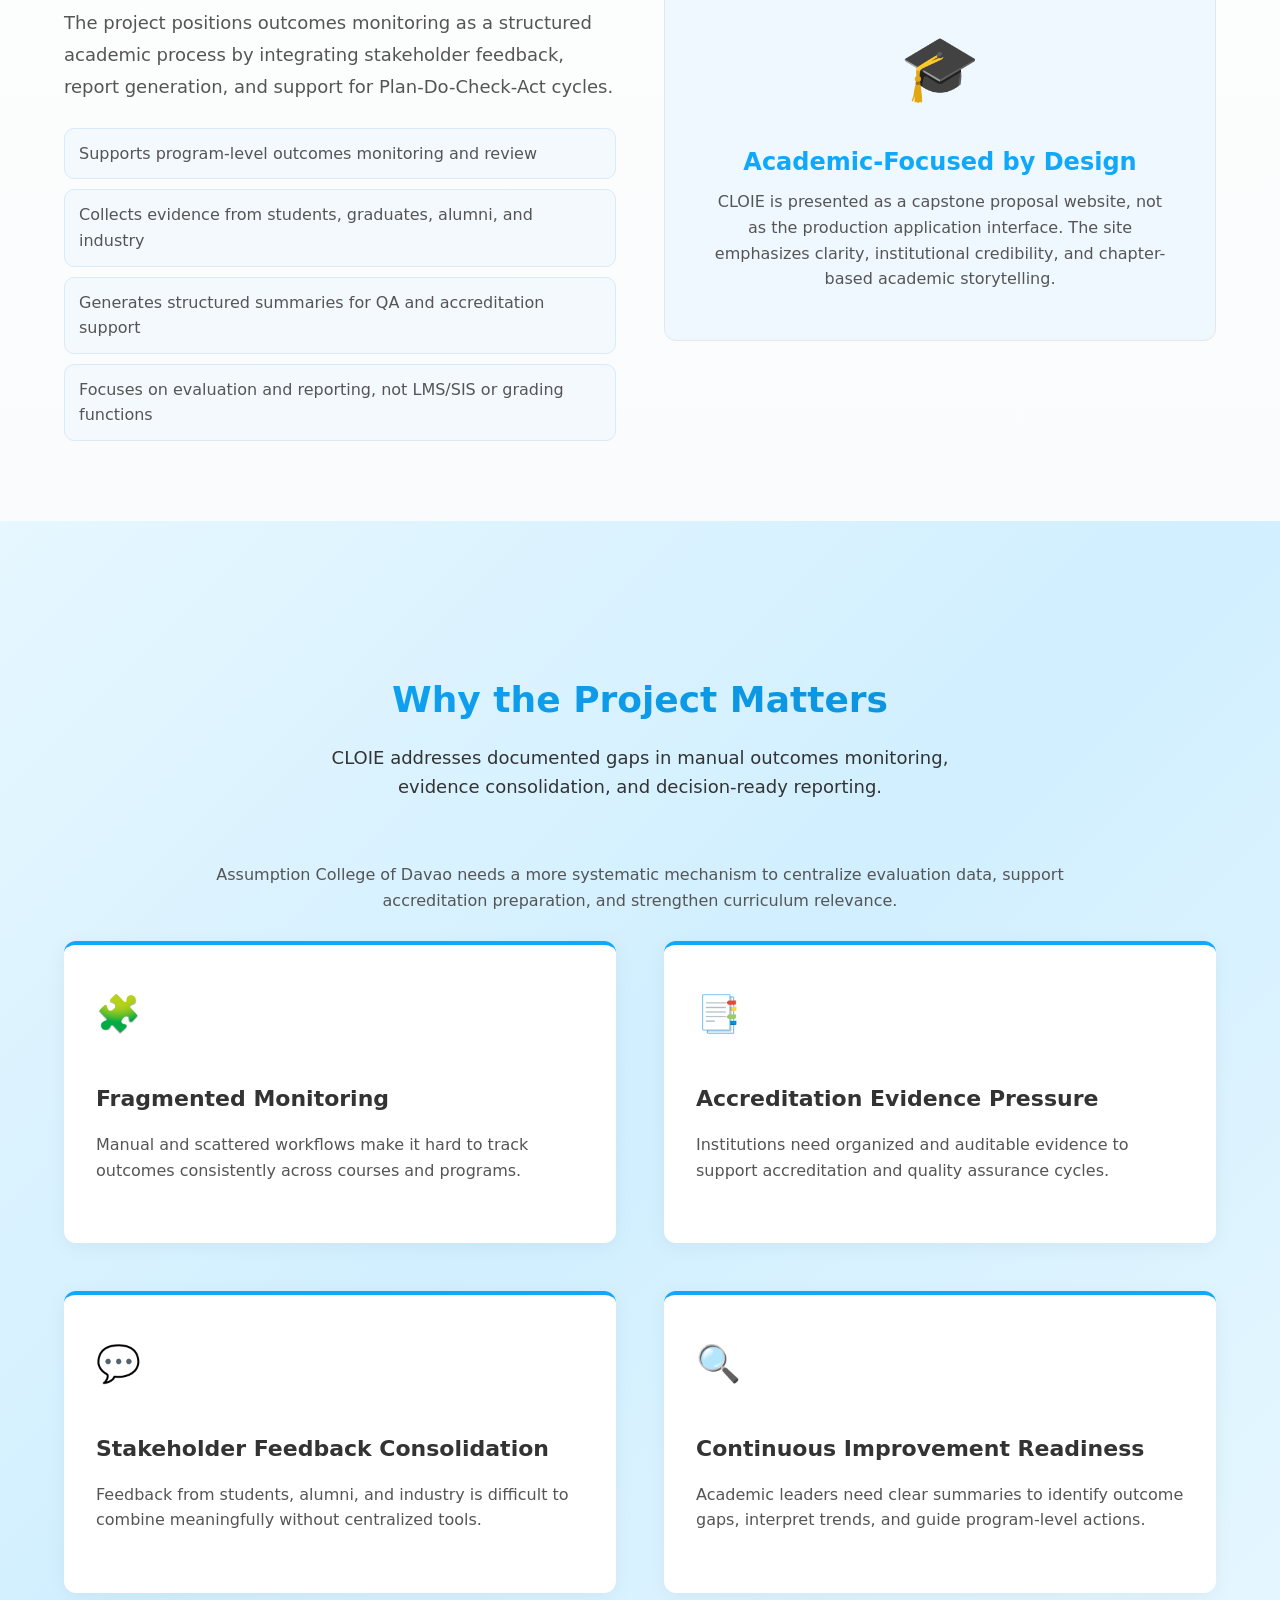
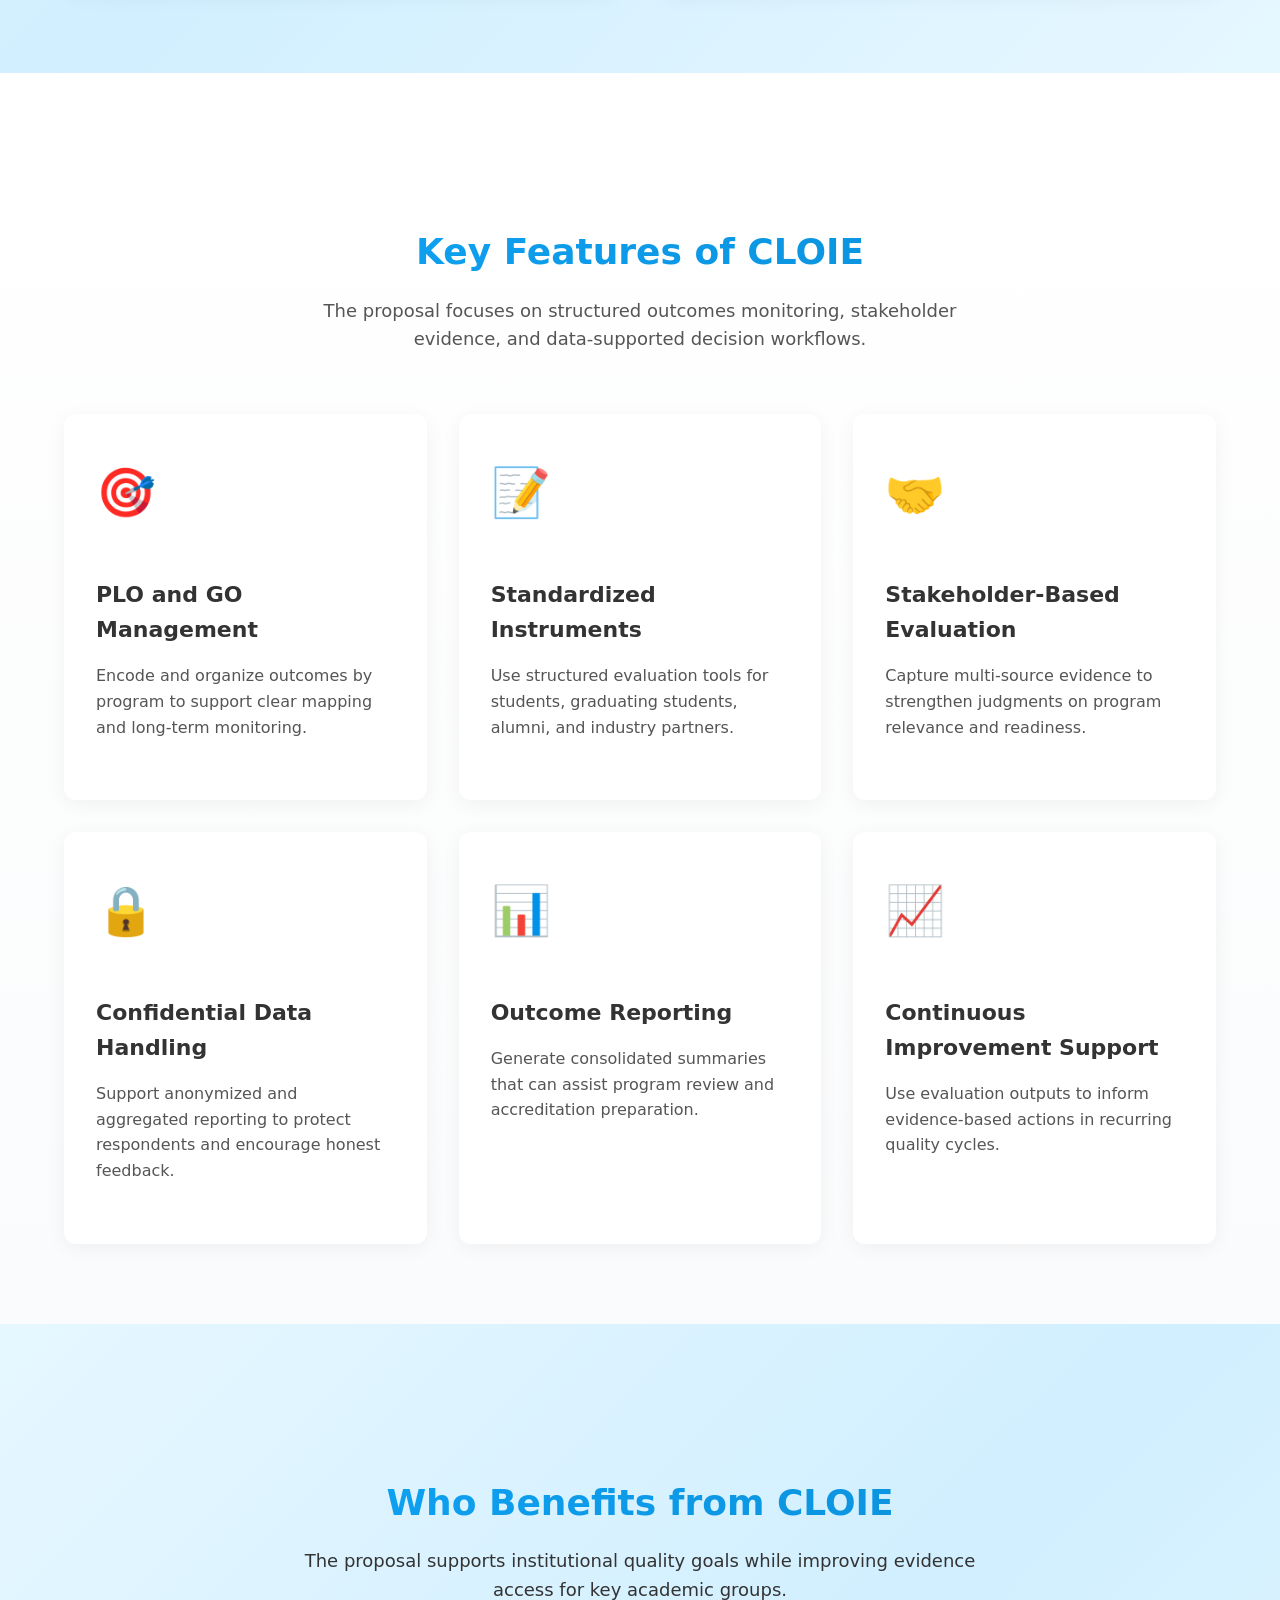
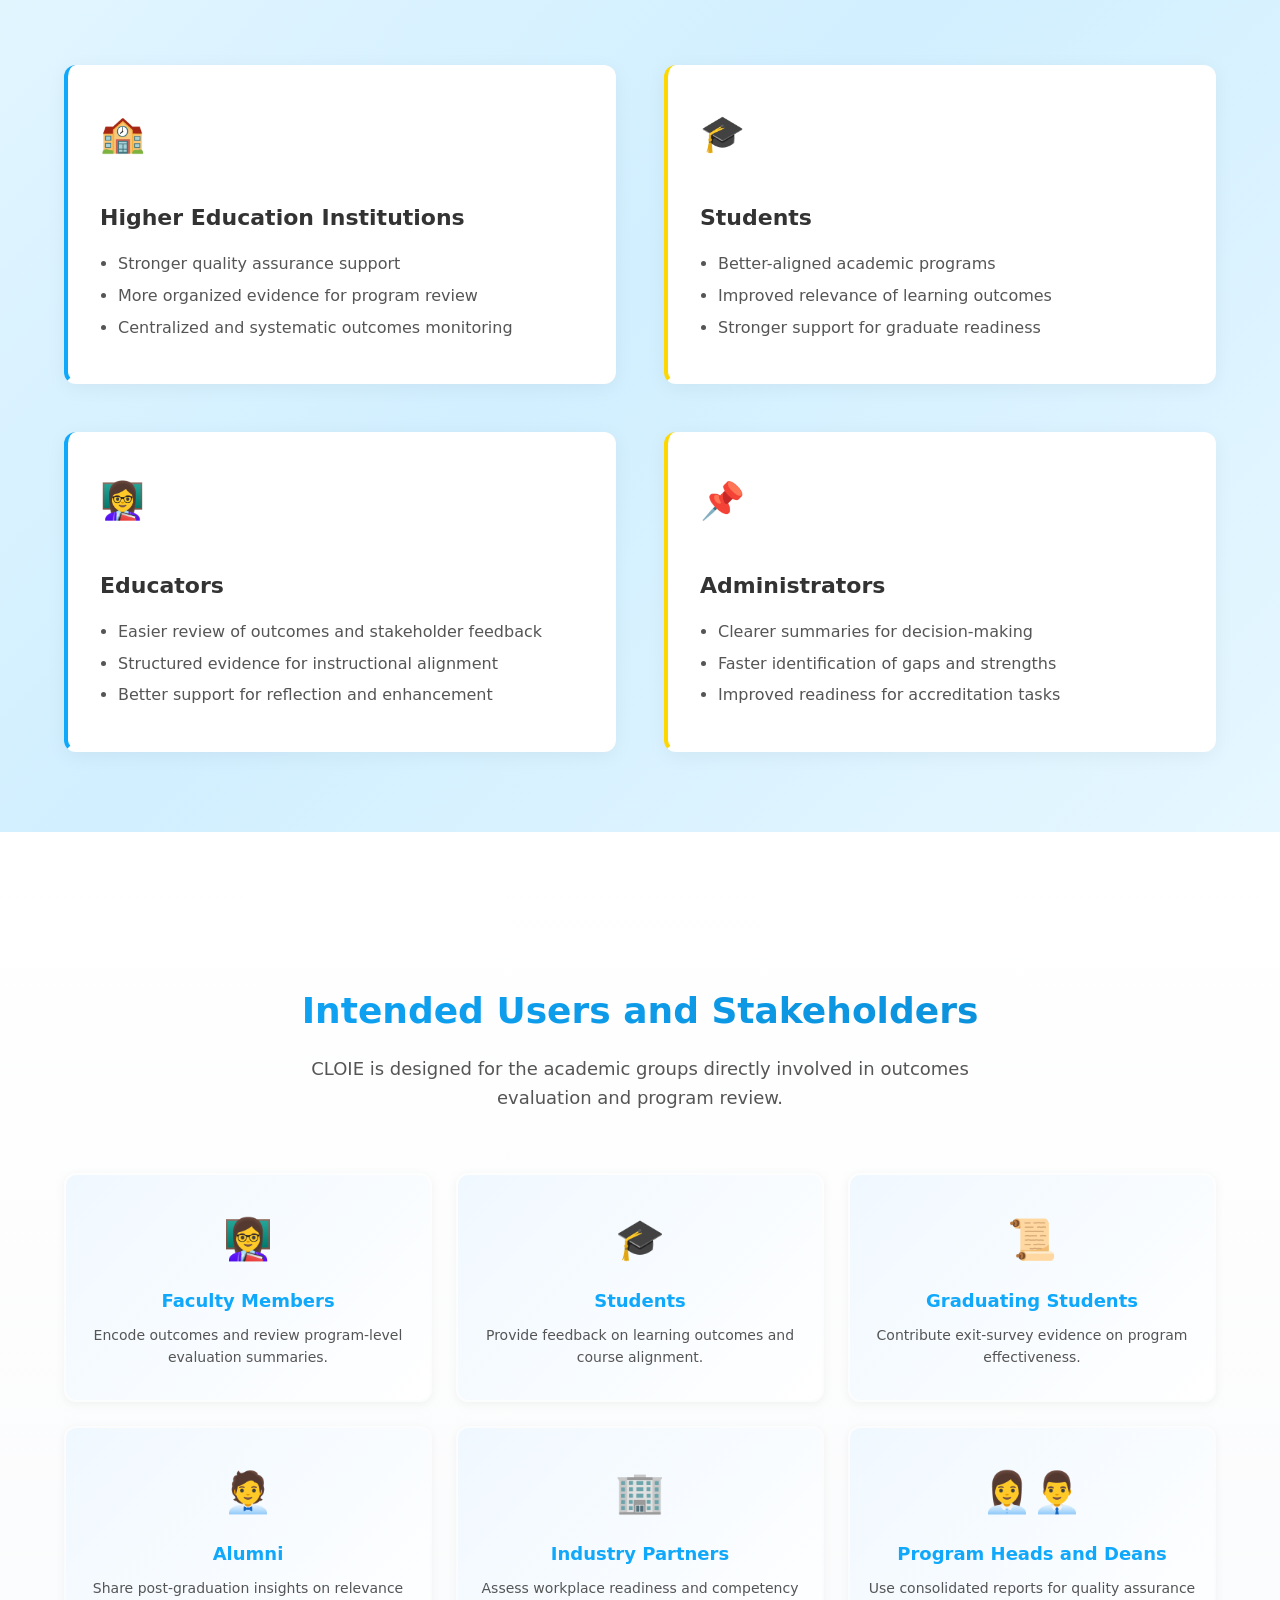
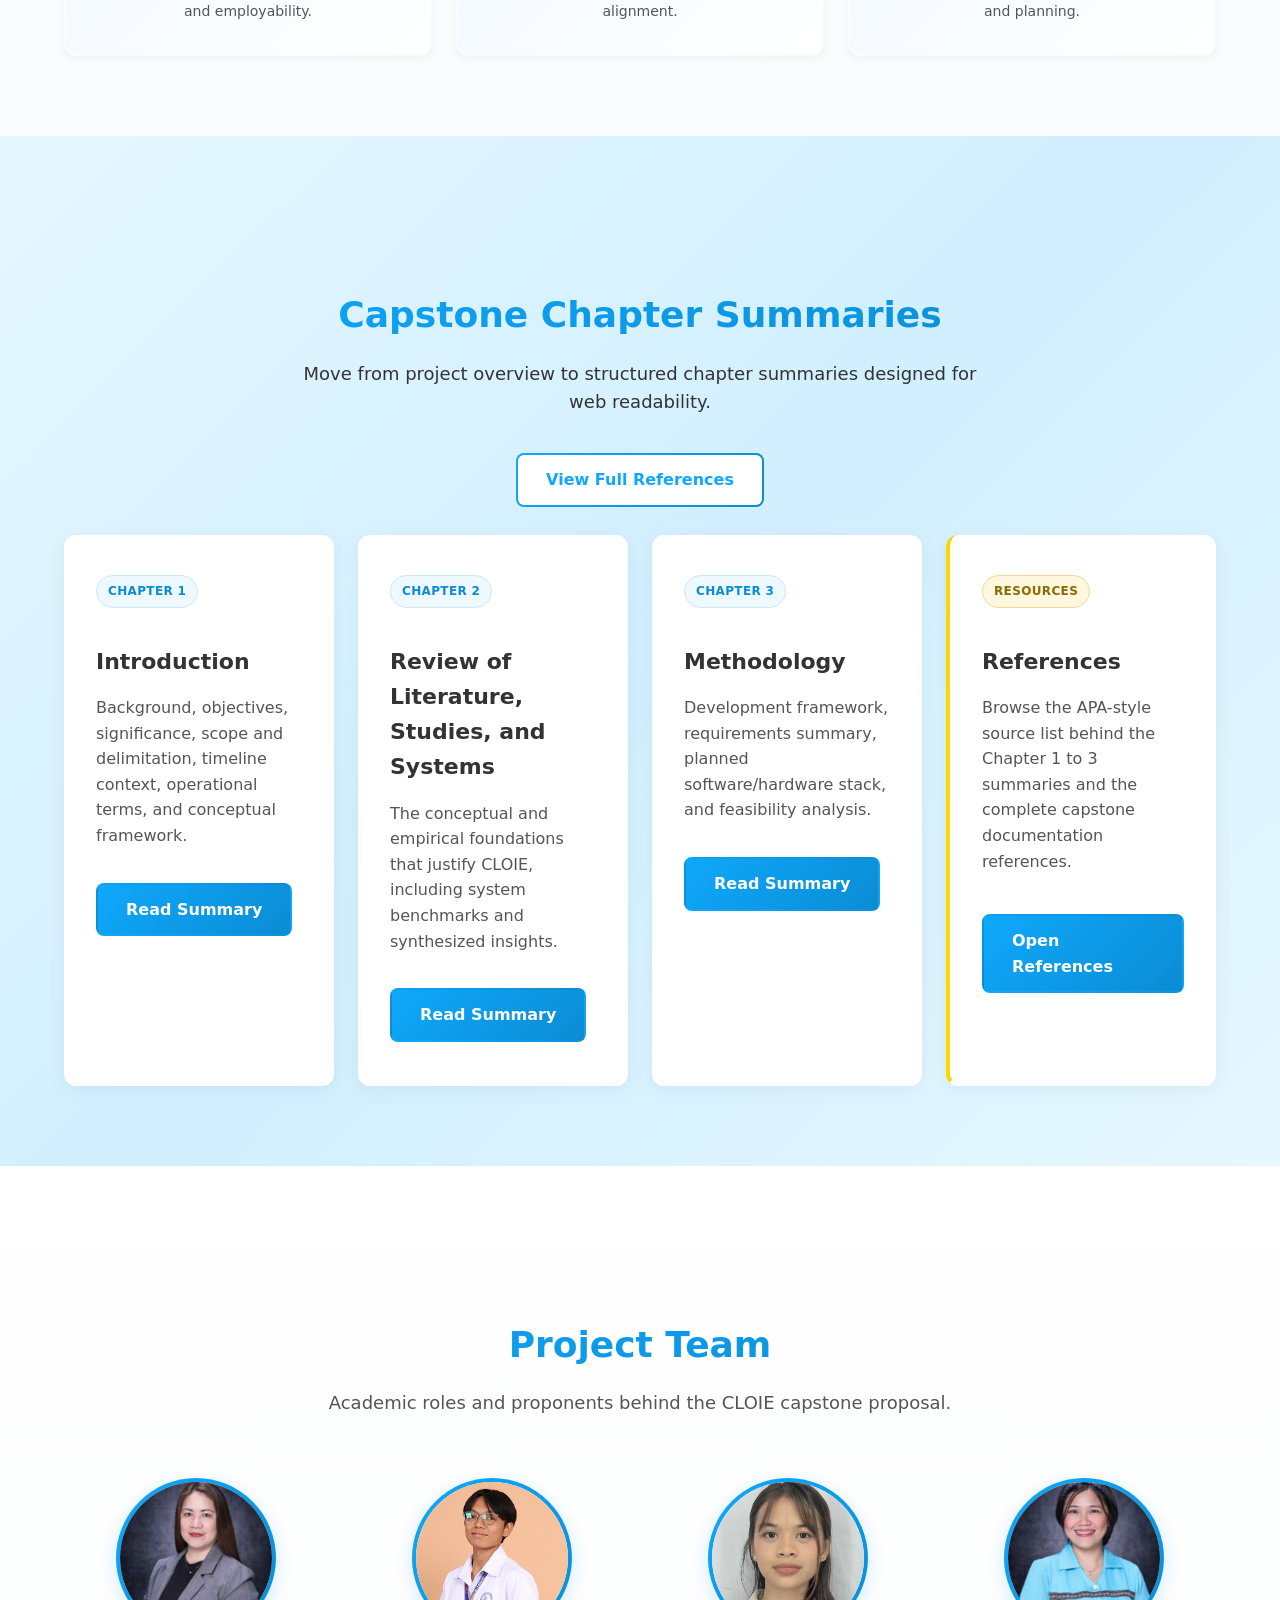
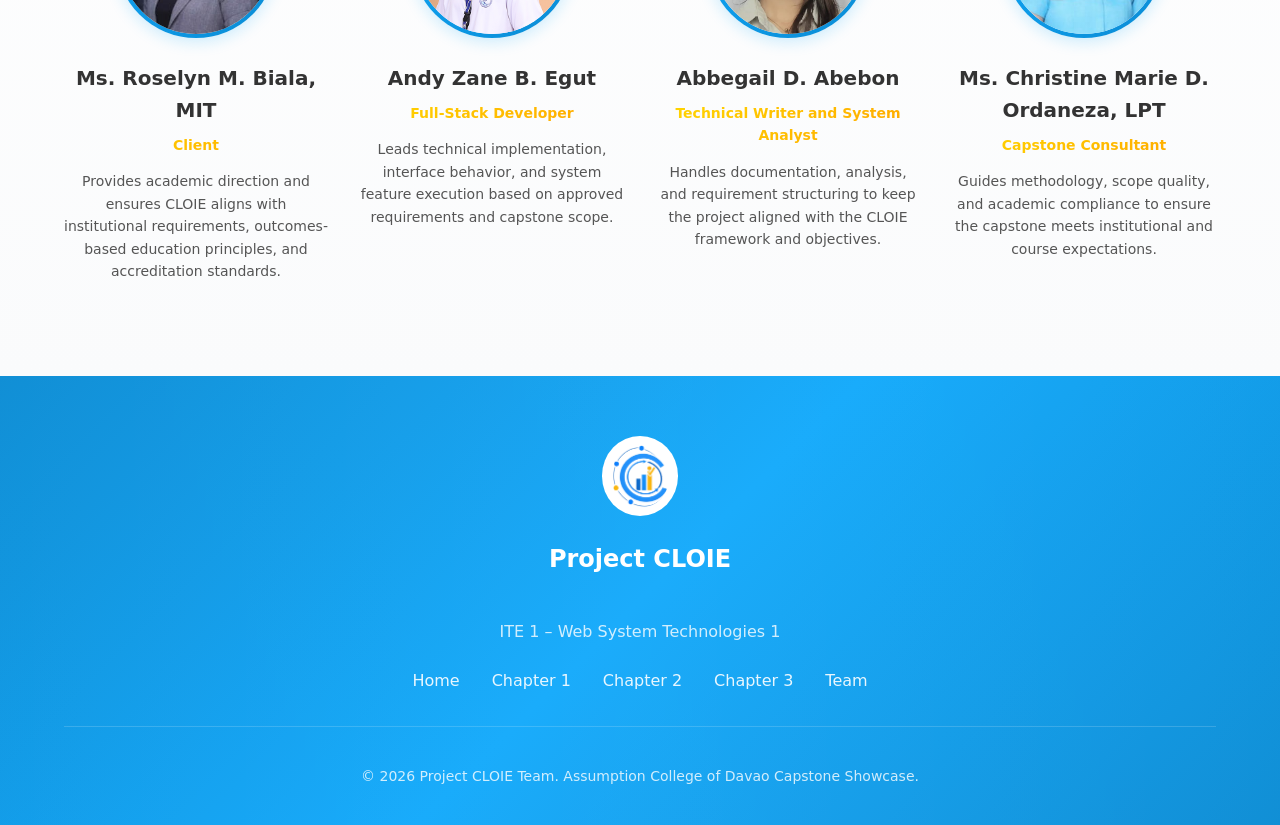
==== commit 58a96d5b: "feat: add reference sections and styles to Chapters 1-3 and update index for full references access" ====
--- a/index.html
+++ b/index.html
@@ -236,7 +236,11 @@
         <h2 class="v-section-title v-reveal">Capstone Chapter Summaries</h2>
         <p class="v-section-subtitle v-reveal">Move from project overview to structured chapter summaries designed for web readability.</p>
 
-        <div class="v-grid-3 v-reveal">
+        <div class="v-chapter-preview-actions v-reveal">
+          <a href="references.html" class="v-btn v-btn-outline">View Full References</a>
+        </div>
+
+        <div class="v-grid-3 v-chapter-preview-grid v-reveal">
           <article class="v-card">
             <span class="v-chapter-badge">Chapter 1</span>
             <h3>Introduction</h3>
@@ -254,6 +258,12 @@
             <h3>Methodology</h3>
             <p>Development framework, requirements summary, planned software/hardware stack, and feasibility analysis.</p>
             <a href="chapter3.html" class="v-btn v-btn-primary v-card-cta">Read Summary</a>
+          </article>
+          <article class="v-card v-card--references">
+            <span class="v-chapter-badge v-chapter-badge--resource">Resources</span>
+            <h3>References</h3>
+            <p>Browse the APA-style source list behind the Chapter 1 to 3 summaries and the complete capstone documentation references.</p>
+            <a href="references.html" class="v-btn v-btn-primary v-card-cta">Open References</a>
           </article>
         </div>
       </div>
--- a/css/home.css
+++ b/css/home.css
@@ -393,6 +393,31 @@
   border: 1px solid #cde6f8;
 }
 
+.v-chapter-preview-actions {
+  display: flex;
+  justify-content: center;
+  margin: -24px 0 28px;
+}
+
+.v-chapter-preview-grid {
+  grid-template-columns: repeat(4, 1fr);
+  gap: 24px;
+}
+
+.v-card--references {
+  border-left: 4px solid var(--cloie-gold);
+}
+
+.v-card--references .v-card-cta {
+  margin-top: 24px;
+}
+
+.v-chapter-badge--resource {
+  color: #8d6a00;
+  background: #fff8de;
+  border-color: #f0d990;
+}
+
 .v-team-grid {
   display: grid;
   grid-template-columns: repeat(4, 1fr);
@@ -448,6 +473,10 @@
     grid-template-columns: repeat(2, 1fr);
   }
 
+  .v-chapter-preview-grid {
+    grid-template-columns: repeat(2, 1fr);
+  }
+
   .v-team-grid {
     grid-template-columns: repeat(2, 1fr);
   }
@@ -464,6 +493,18 @@
     grid-template-columns: 1fr;
   }
 
+  .v-chapter-preview-actions {
+    margin: -18px 0 22px;
+  }
+
+  .v-chapter-preview-actions .v-btn {
+    width: 100%;
+  }
+
+  .v-chapter-preview-grid {
+    grid-template-columns: 1fr;
+  }
+
   .v-stakeholder-grid {
     grid-template-columns: 1fr;
   }
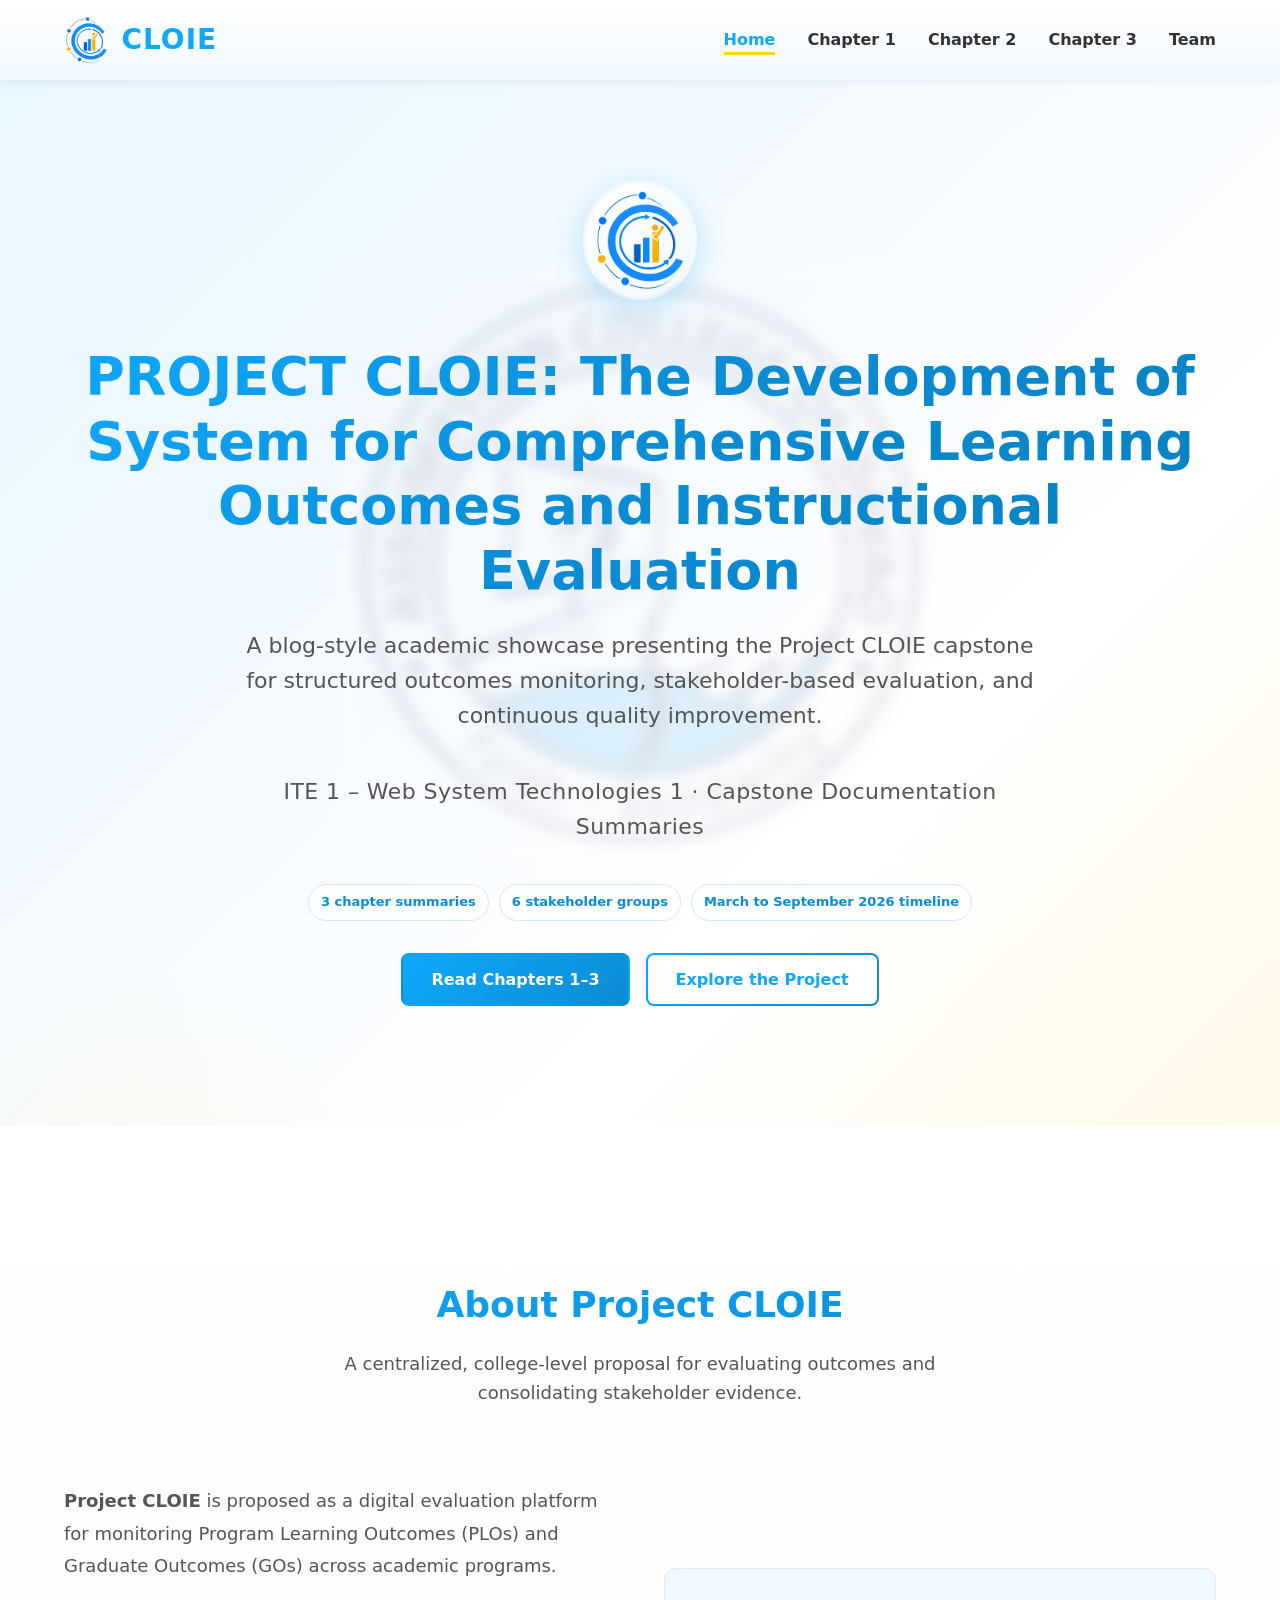
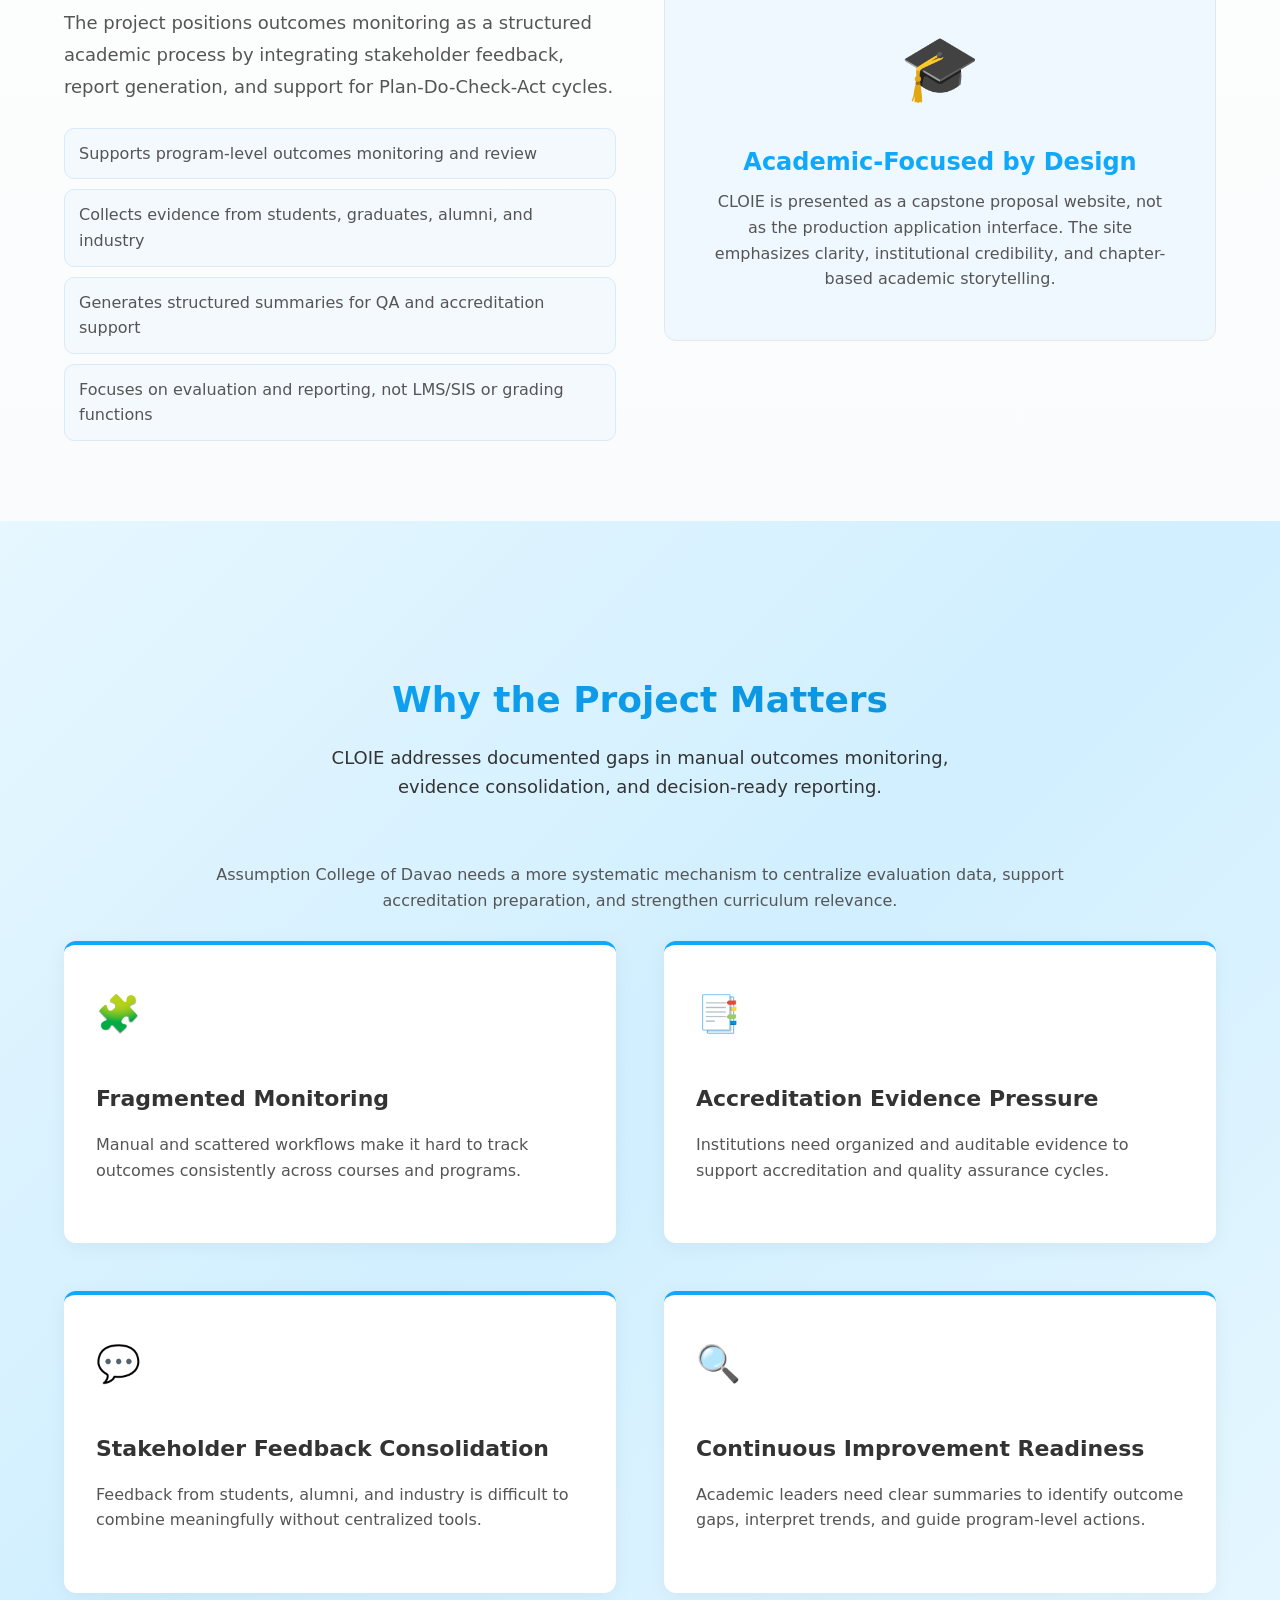
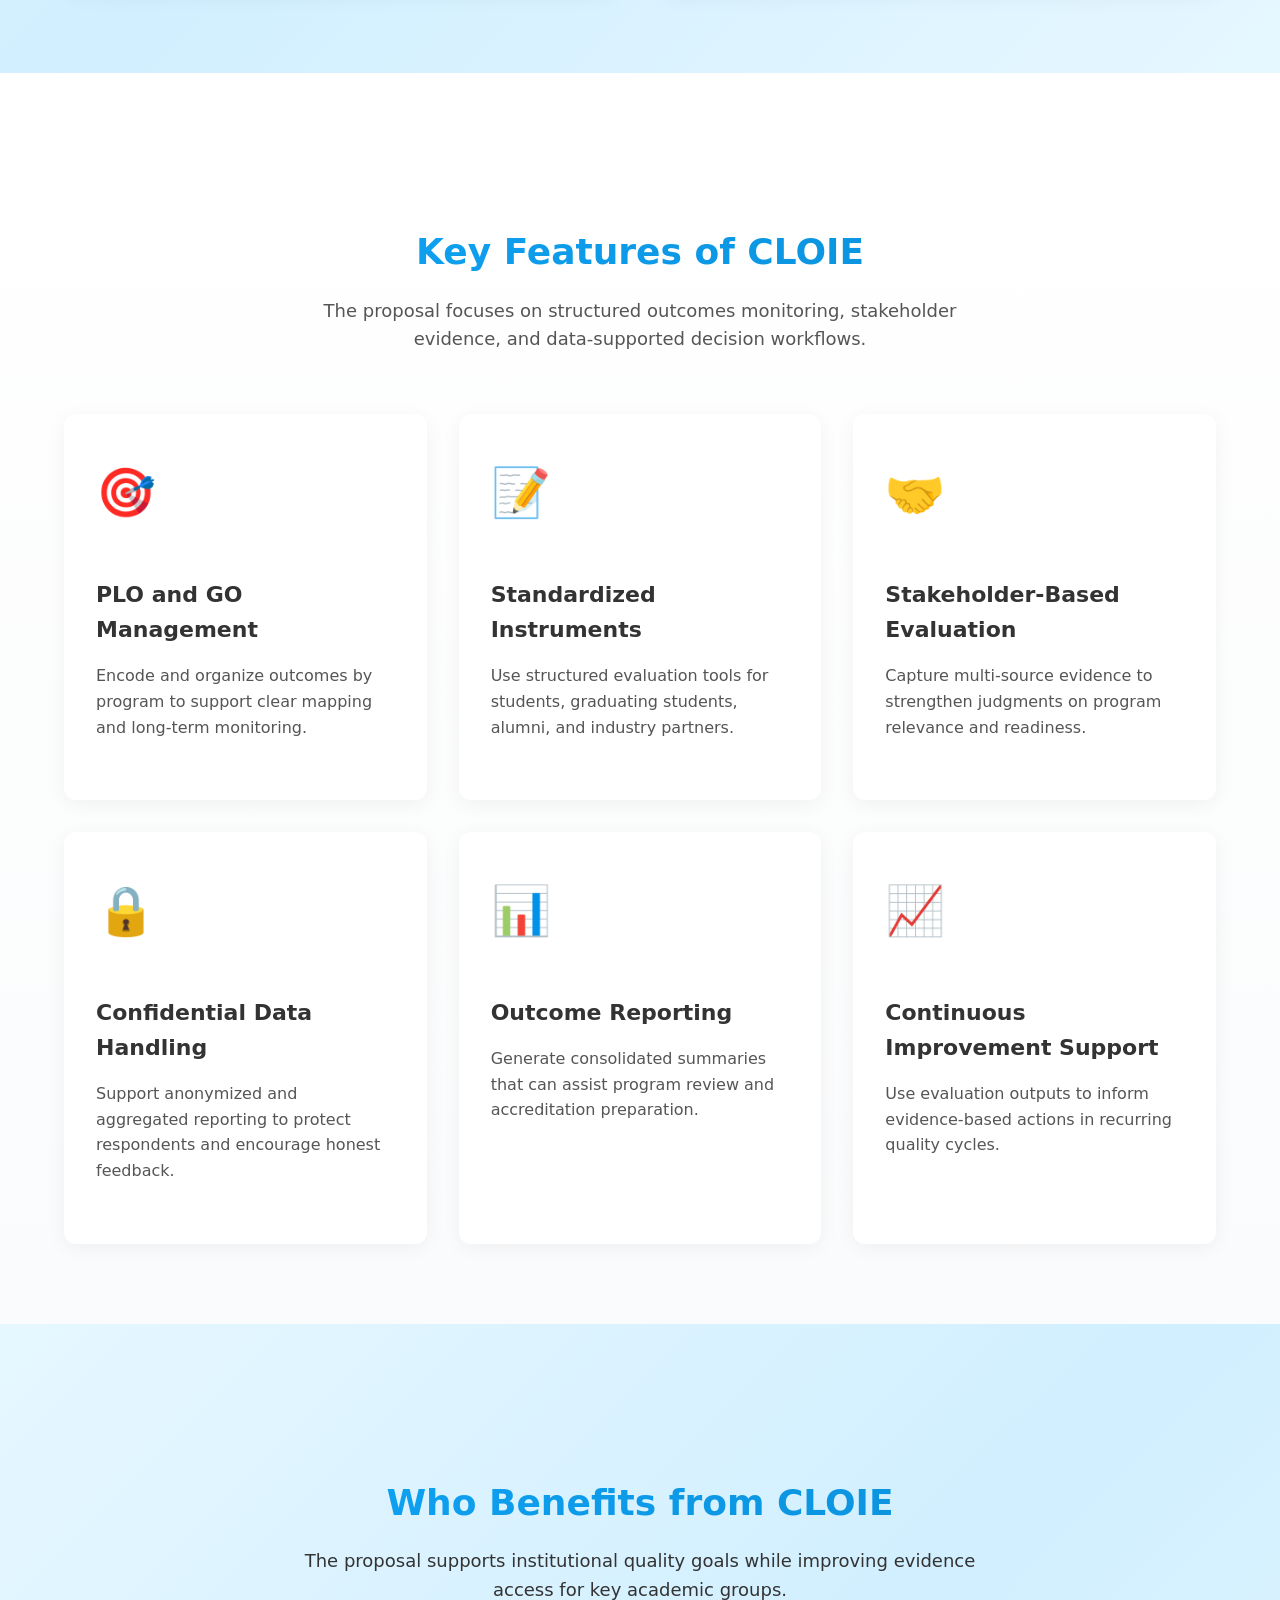
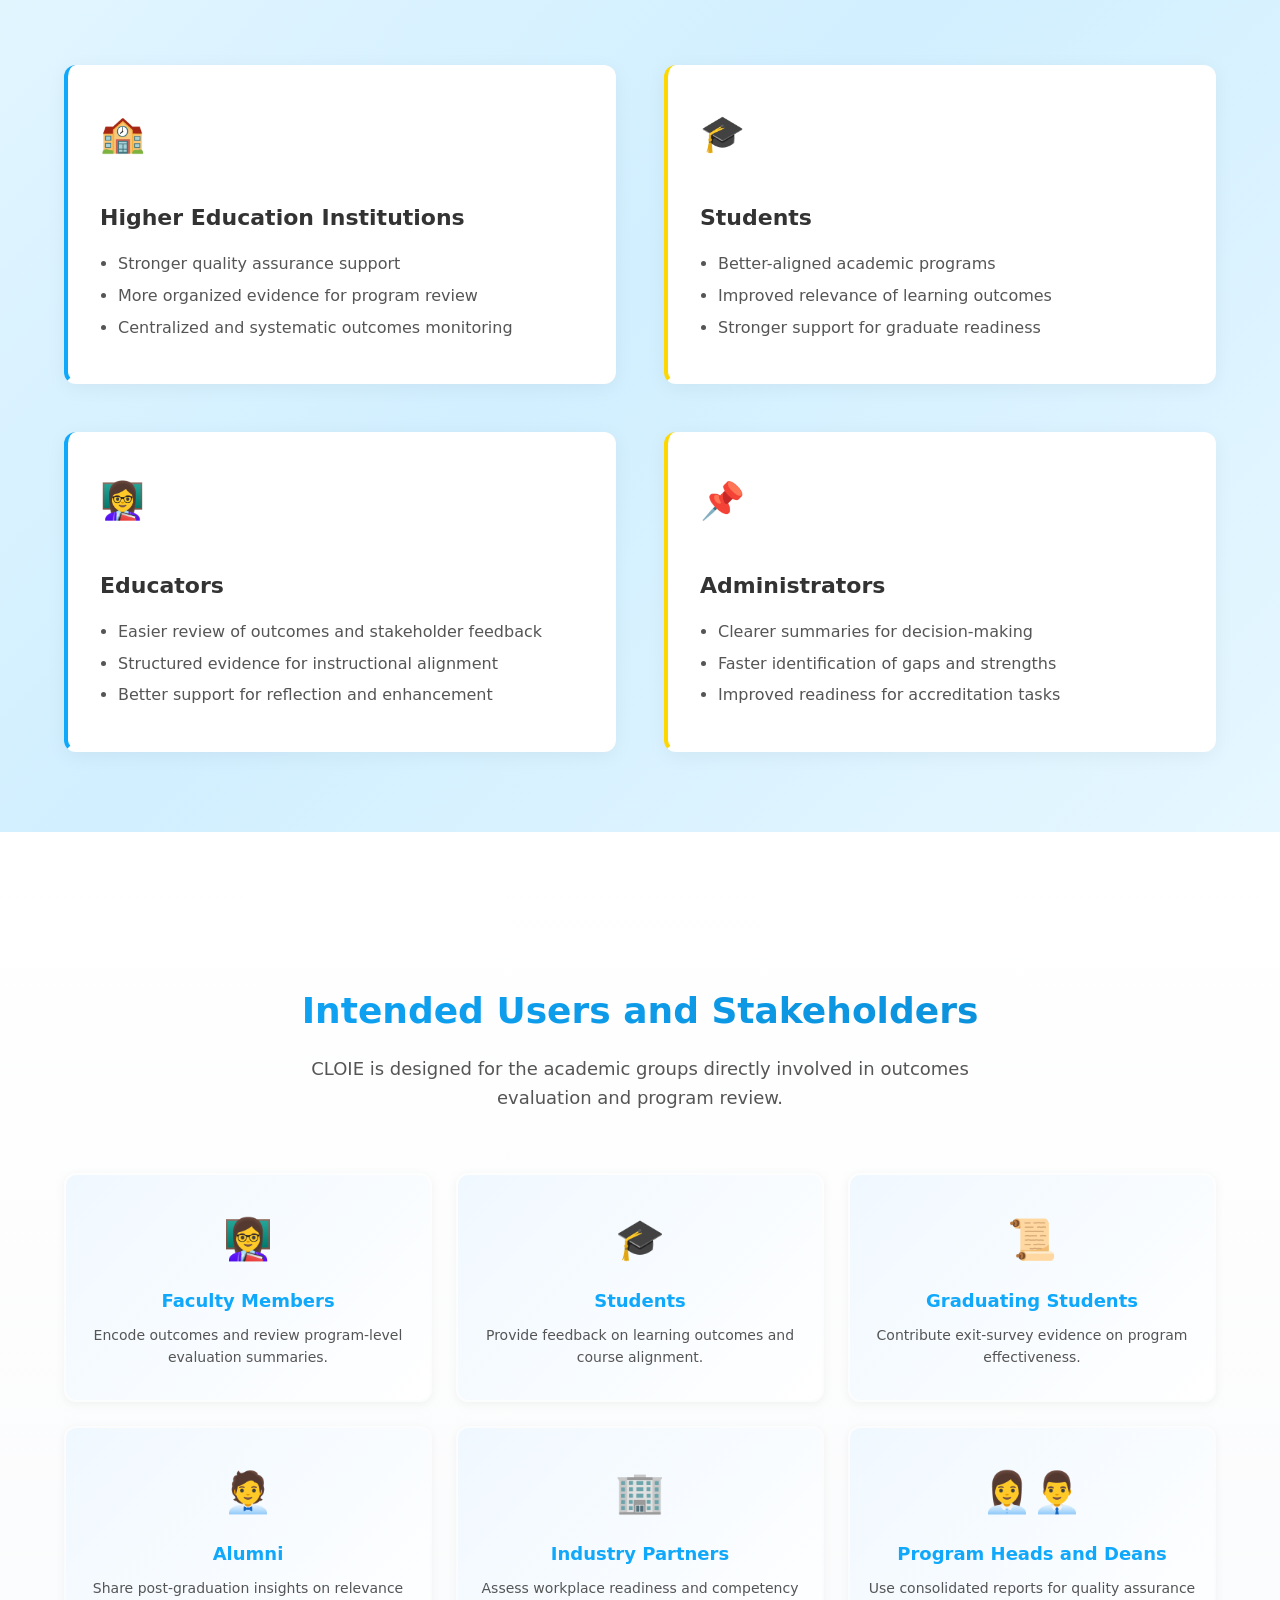
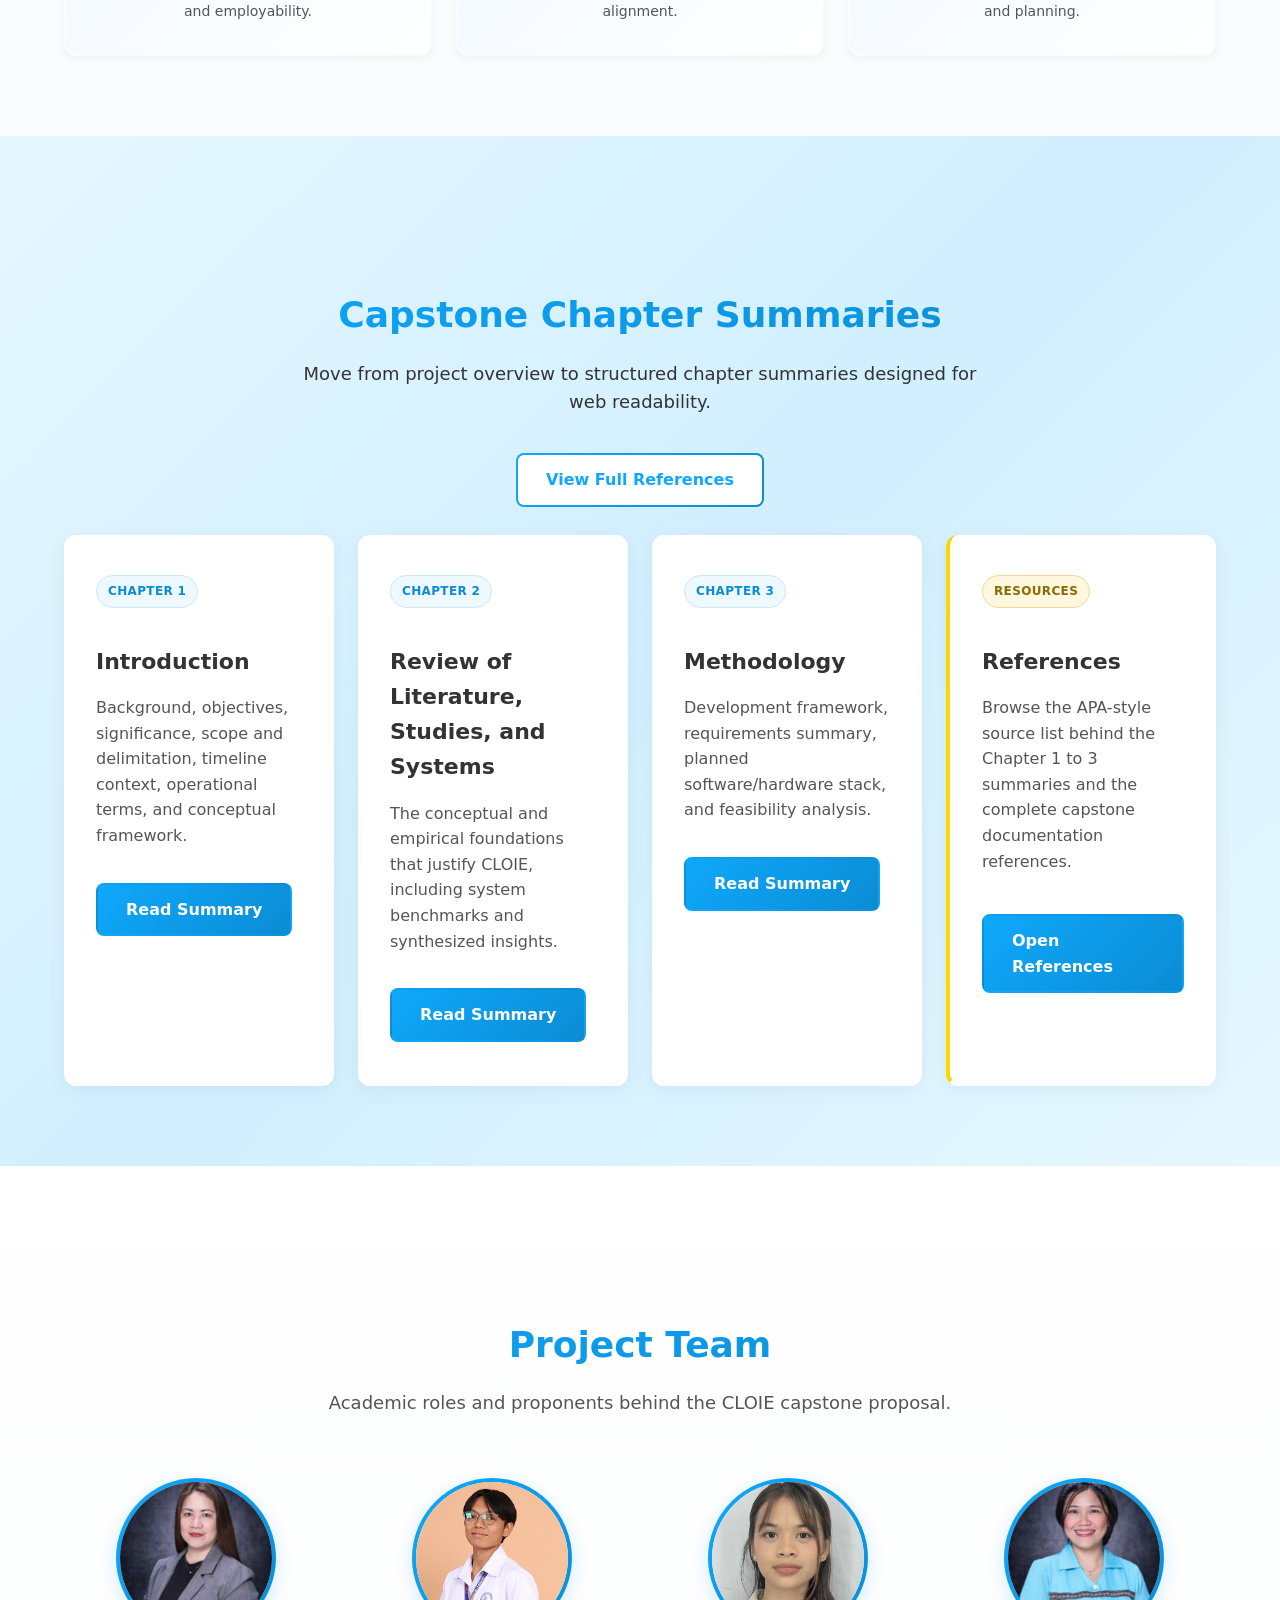
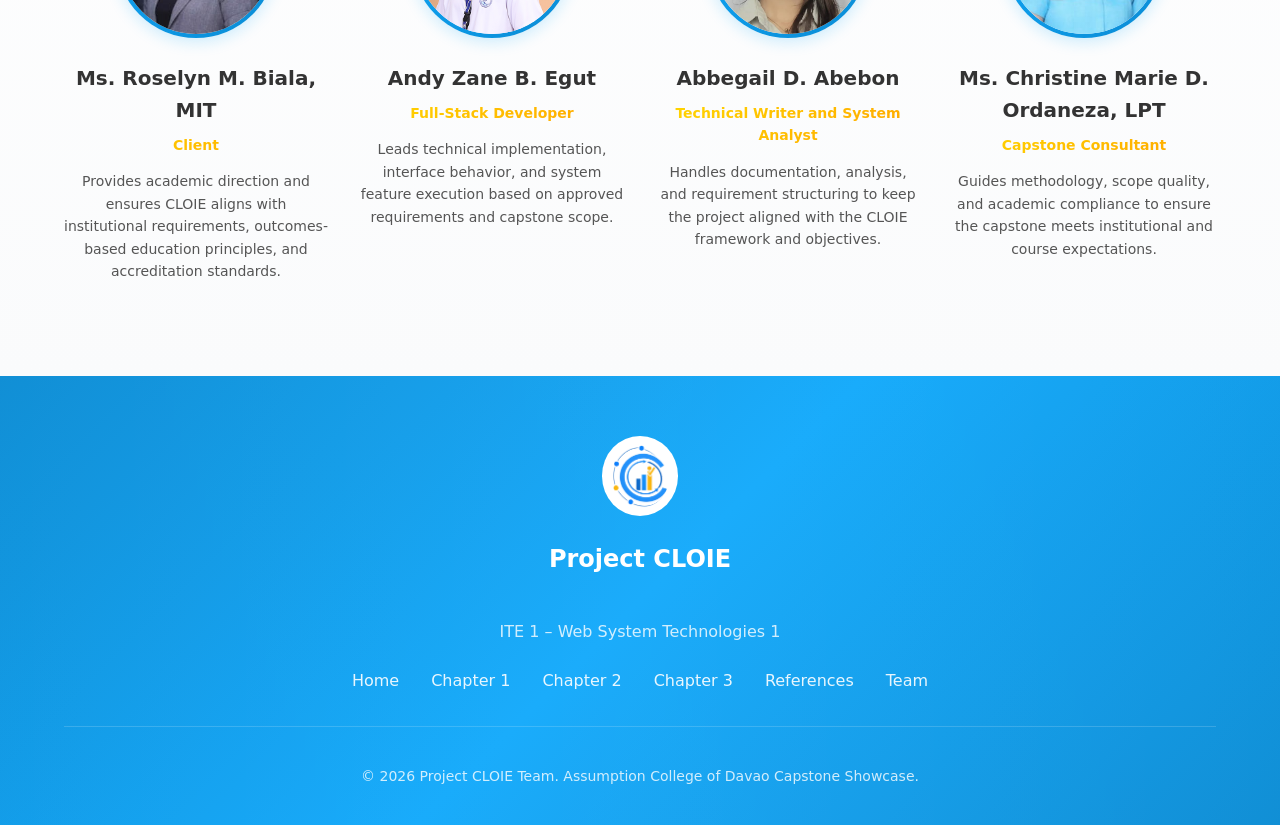
==== commit 7eb5be53: "feat: add "References" link to footers in Chapters 1-3 and index for improved navigation" ====
--- a/index.html
+++ b/index.html
@@ -316,6 +316,7 @@
         <a href="chapter1.html" class="v-footer-link">Chapter 1</a>
         <a href="chapter2.html" class="v-footer-link">Chapter 2</a>
         <a href="chapter3.html" class="v-footer-link">Chapter 3</a>
+        <a href="references.html" class="v-footer-link">References</a>
         <a href="index.html#team" class="v-footer-link">Team</a>
       </div>
       <div class="v-footer-bottom">
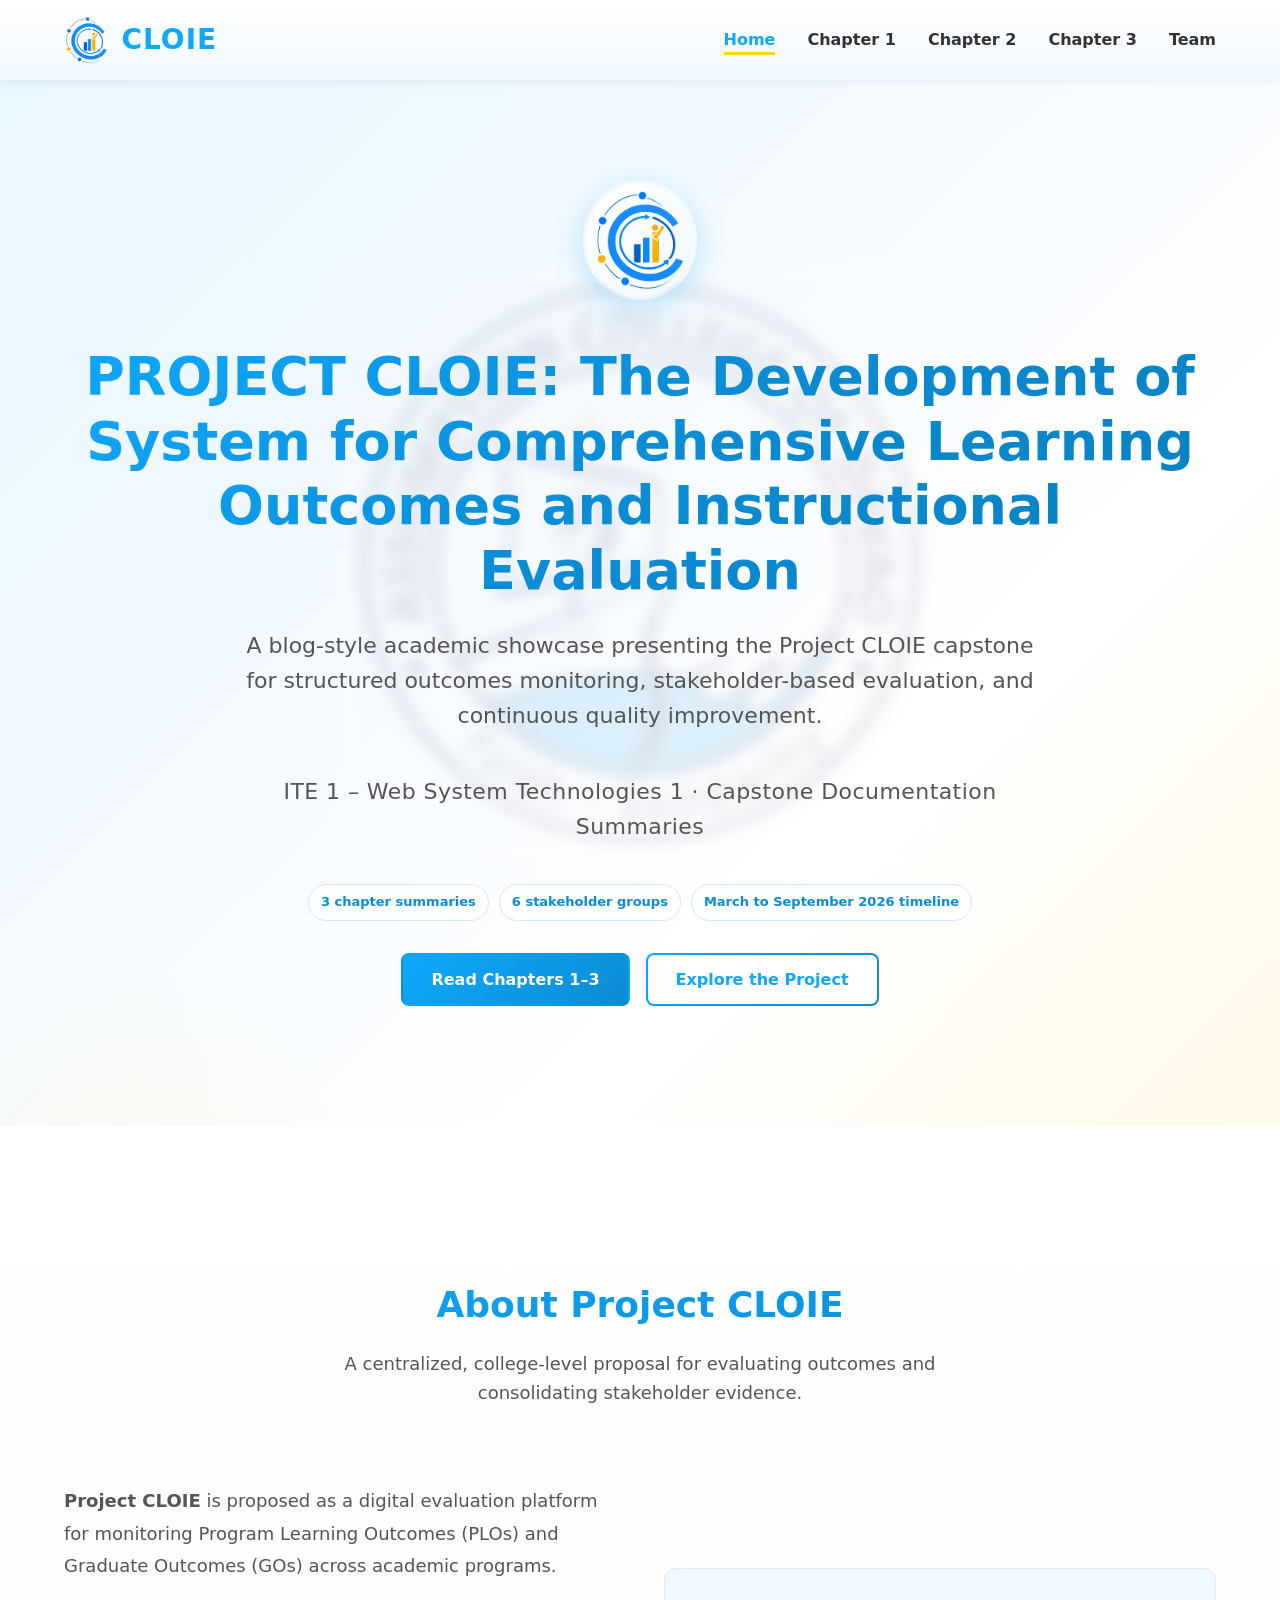
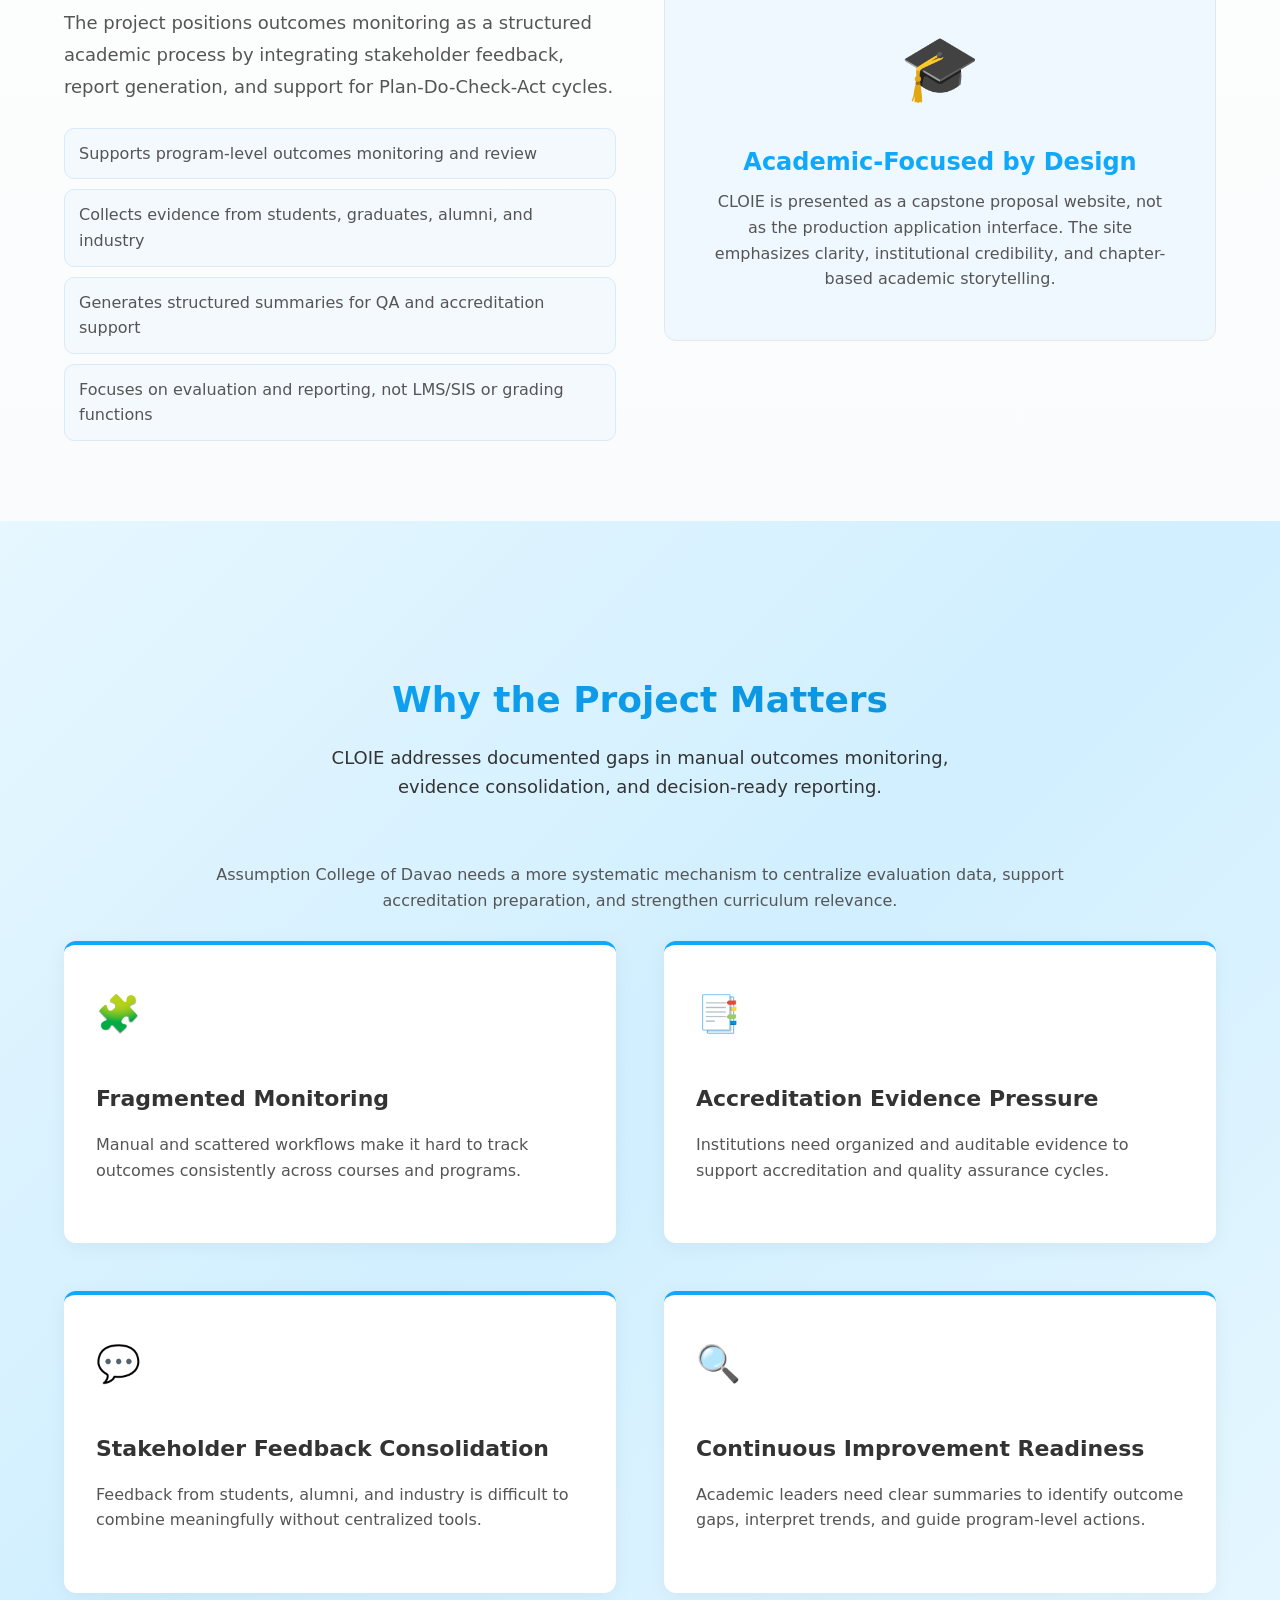
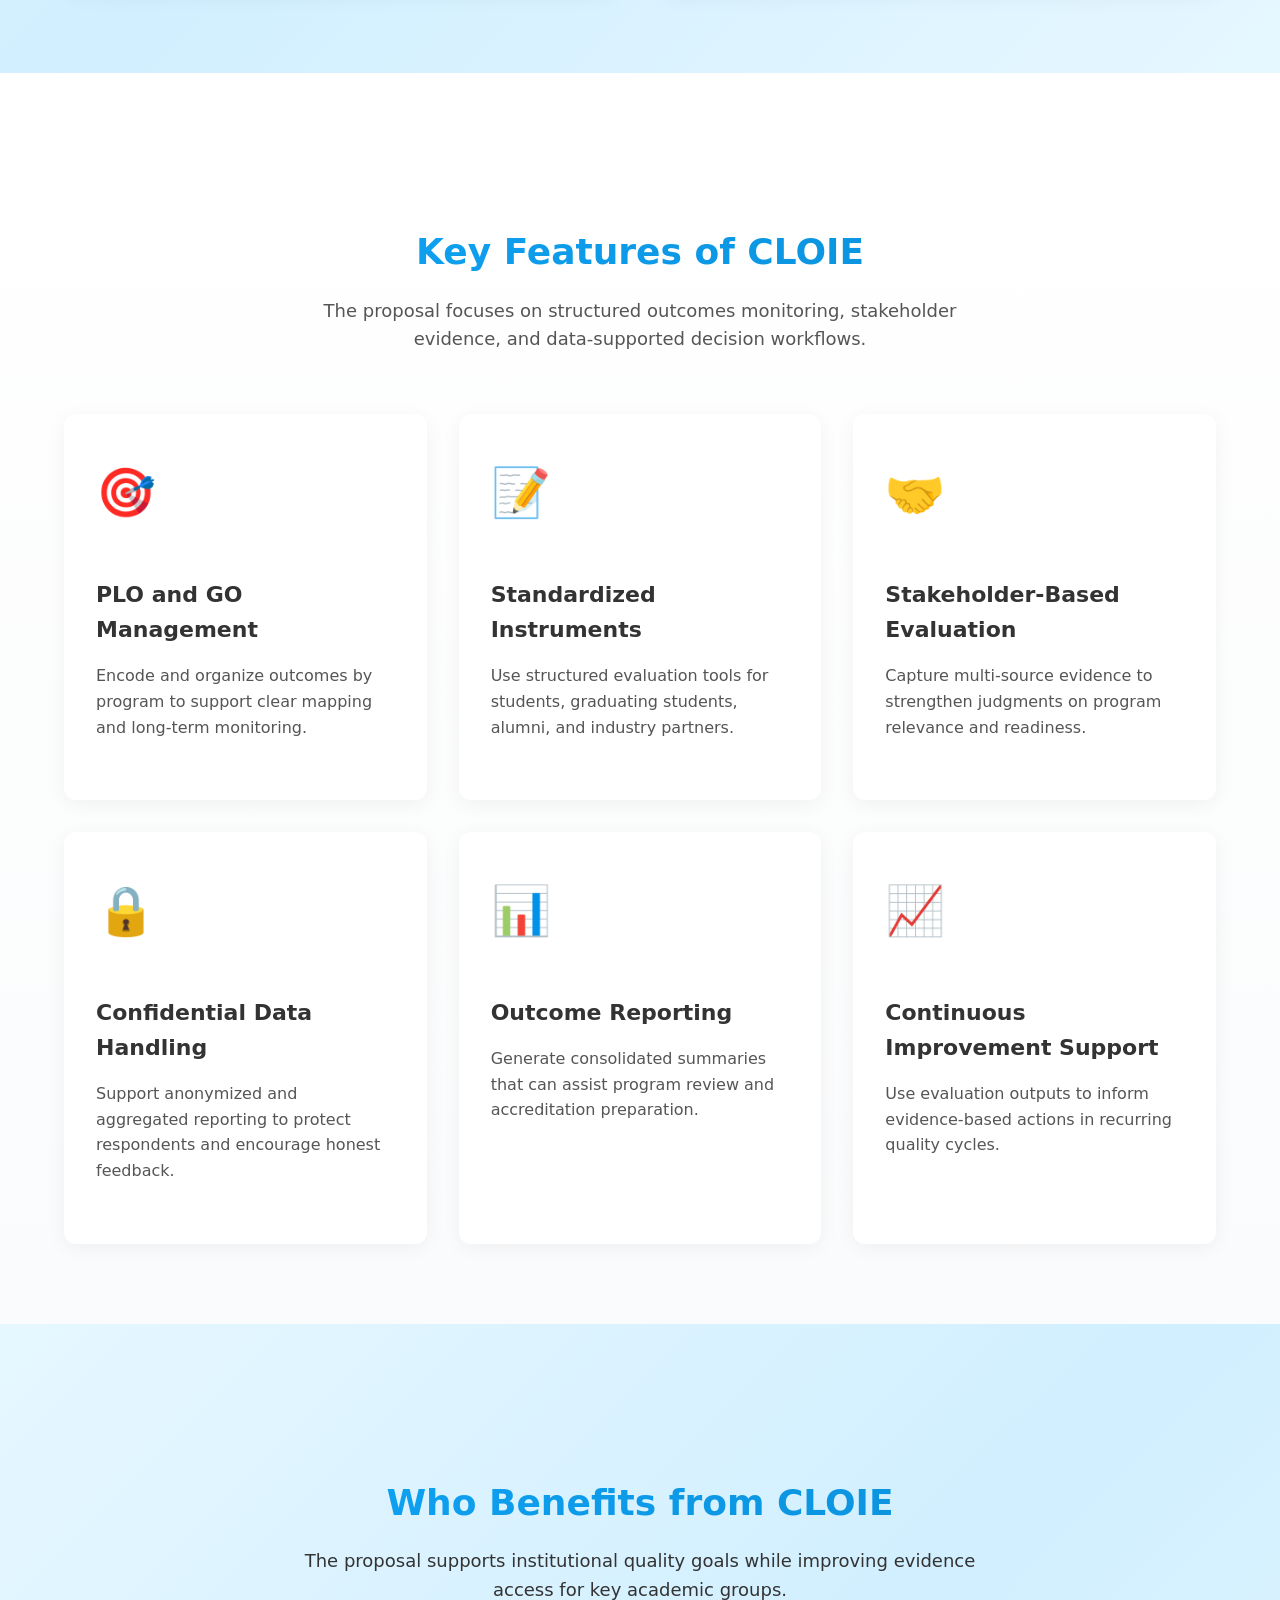
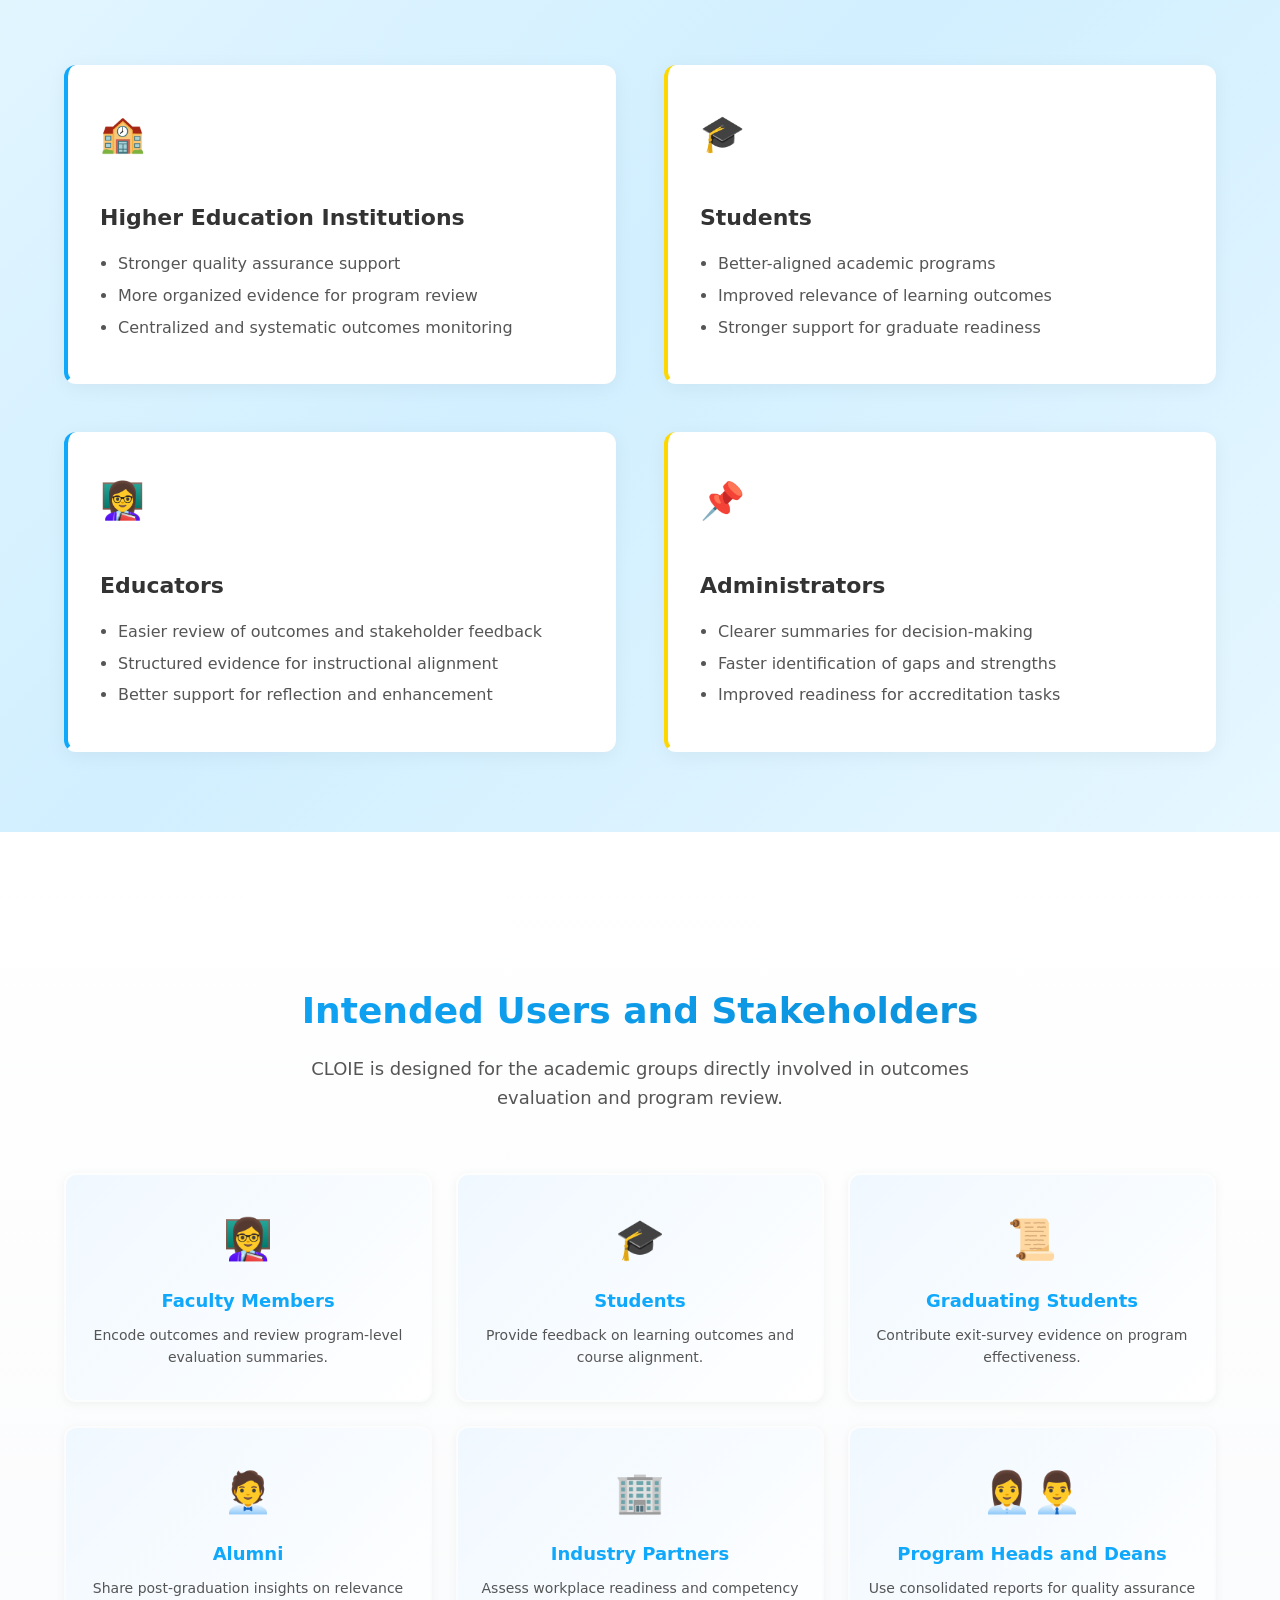
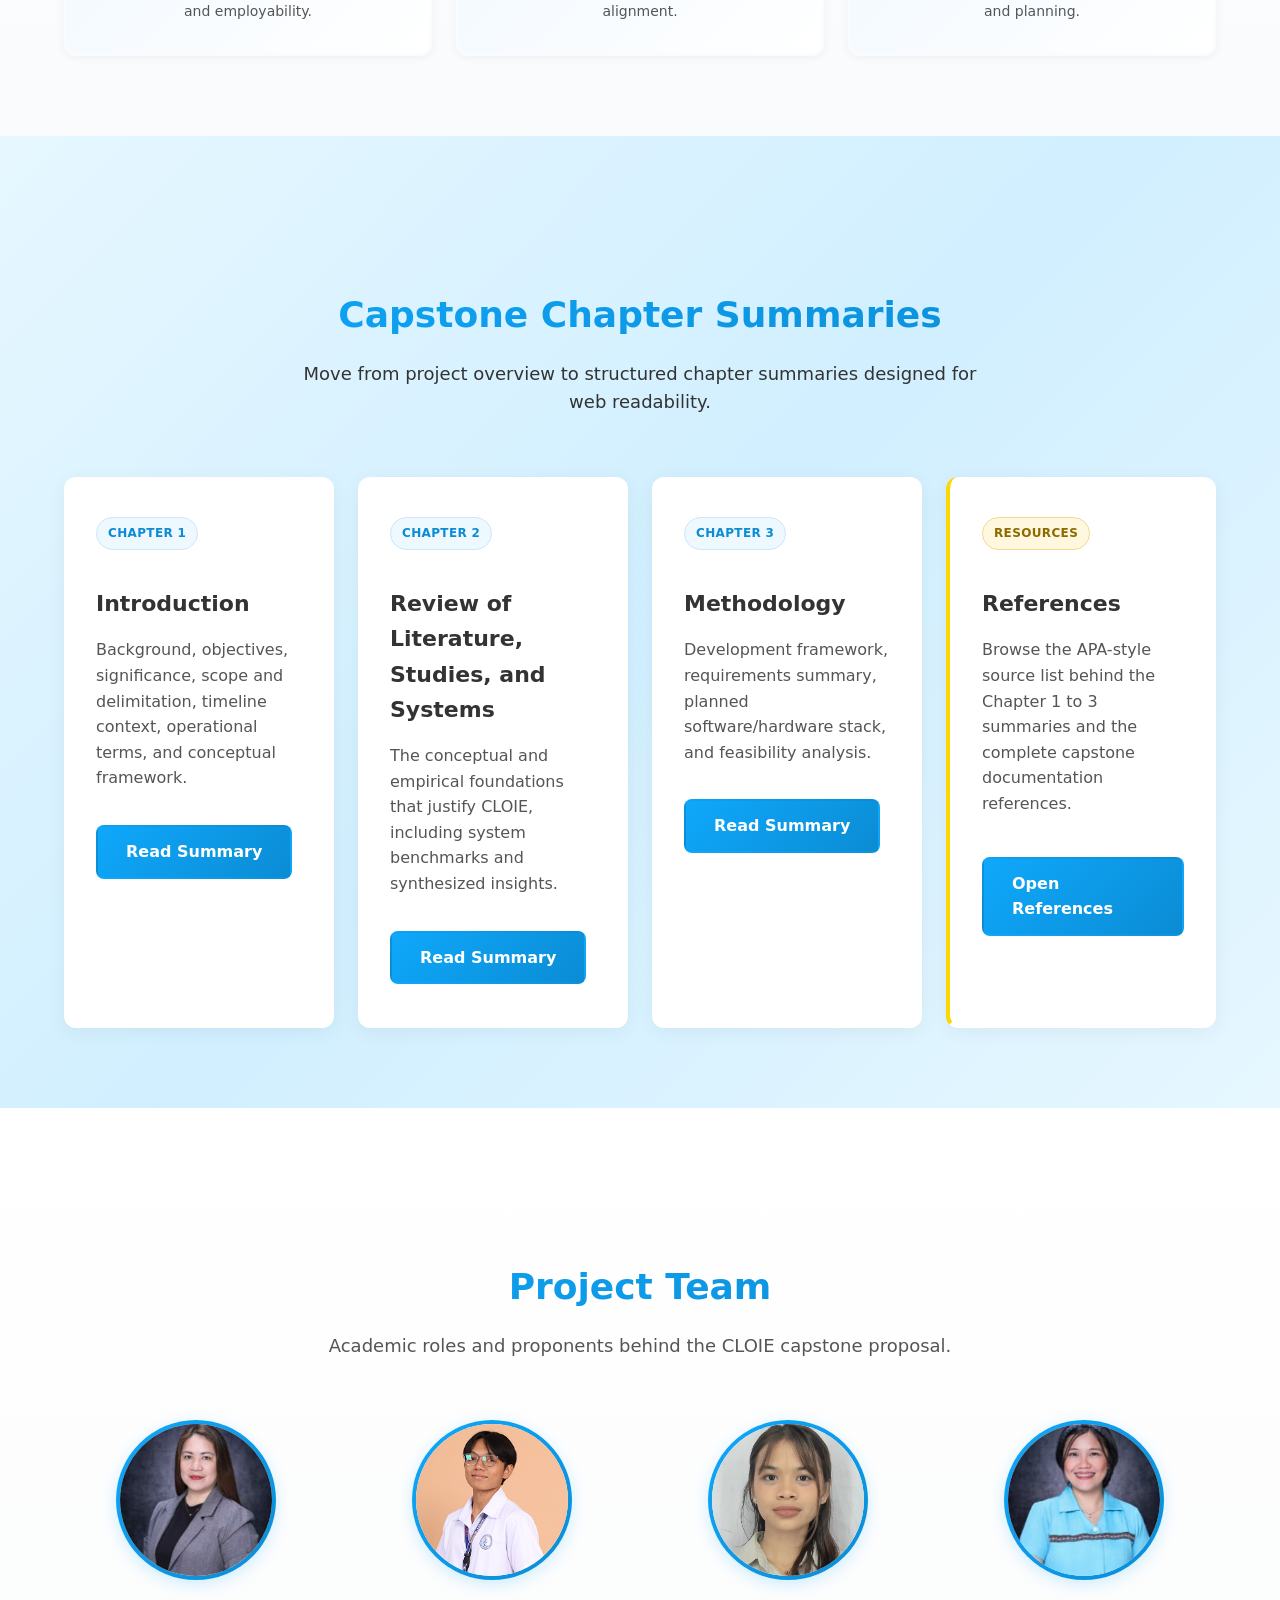
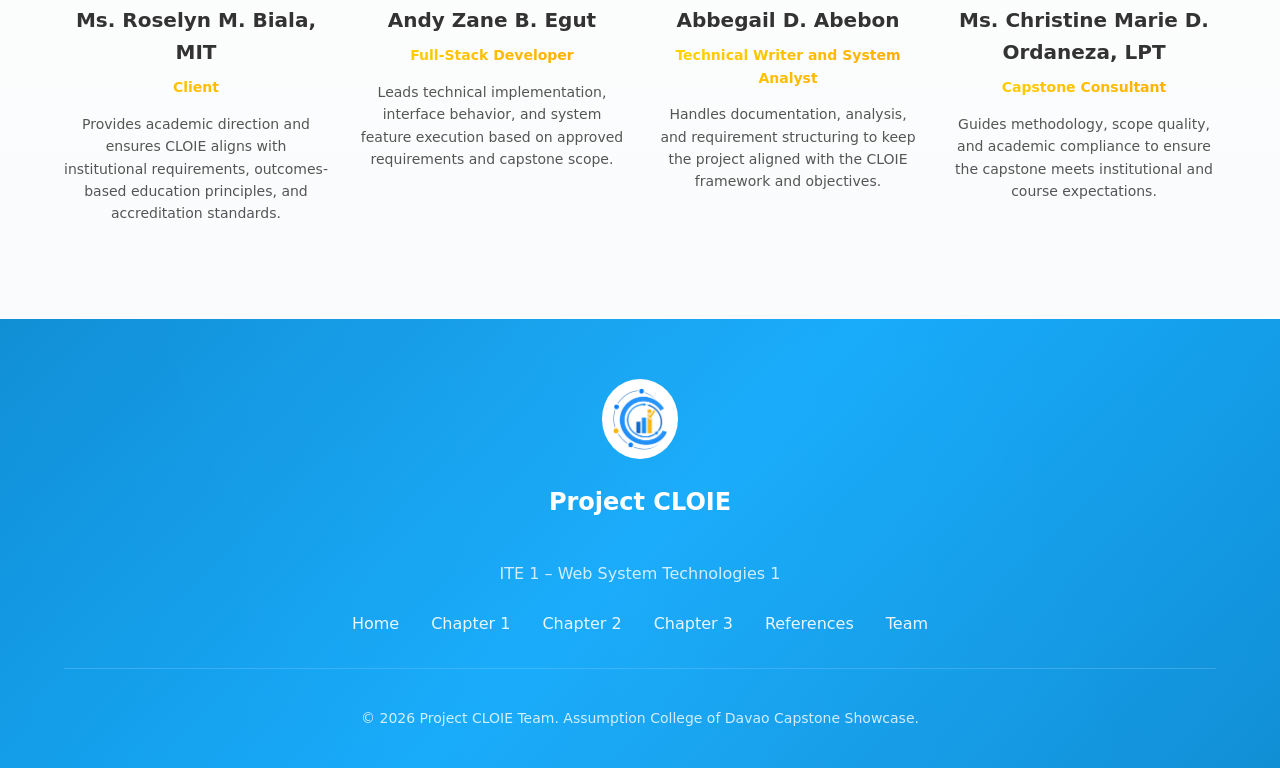
==== commit 5cadce87: "feat: remove unused chapter preview actions and update references description for clarity" ====
--- a/index.html
+++ b/index.html
@@ -236,10 +236,6 @@
         <h2 class="v-section-title v-reveal">Capstone Chapter Summaries</h2>
         <p class="v-section-subtitle v-reveal">Move from project overview to structured chapter summaries designed for web readability.</p>
 
-        <div class="v-chapter-preview-actions v-reveal">
-          <a href="references.html" class="v-btn v-btn-outline">View Full References</a>
-        </div>
-
         <div class="v-grid-3 v-chapter-preview-grid v-reveal">
           <article class="v-card">
             <span class="v-chapter-badge">Chapter 1</span>
--- a/css/home.css
+++ b/css/home.css
@@ -393,12 +393,6 @@
   border: 1px solid #cde6f8;
 }
 
-.v-chapter-preview-actions {
-  display: flex;
-  justify-content: center;
-  margin: -24px 0 28px;
-}
-
 .v-chapter-preview-grid {
   grid-template-columns: repeat(4, 1fr);
   gap: 24px;
@@ -493,14 +487,6 @@
     grid-template-columns: 1fr;
   }
 
-  .v-chapter-preview-actions {
-    margin: -18px 0 22px;
-  }
-
-  .v-chapter-preview-actions .v-btn {
-    width: 100%;
-  }
-
   .v-chapter-preview-grid {
     grid-template-columns: 1fr;
   }
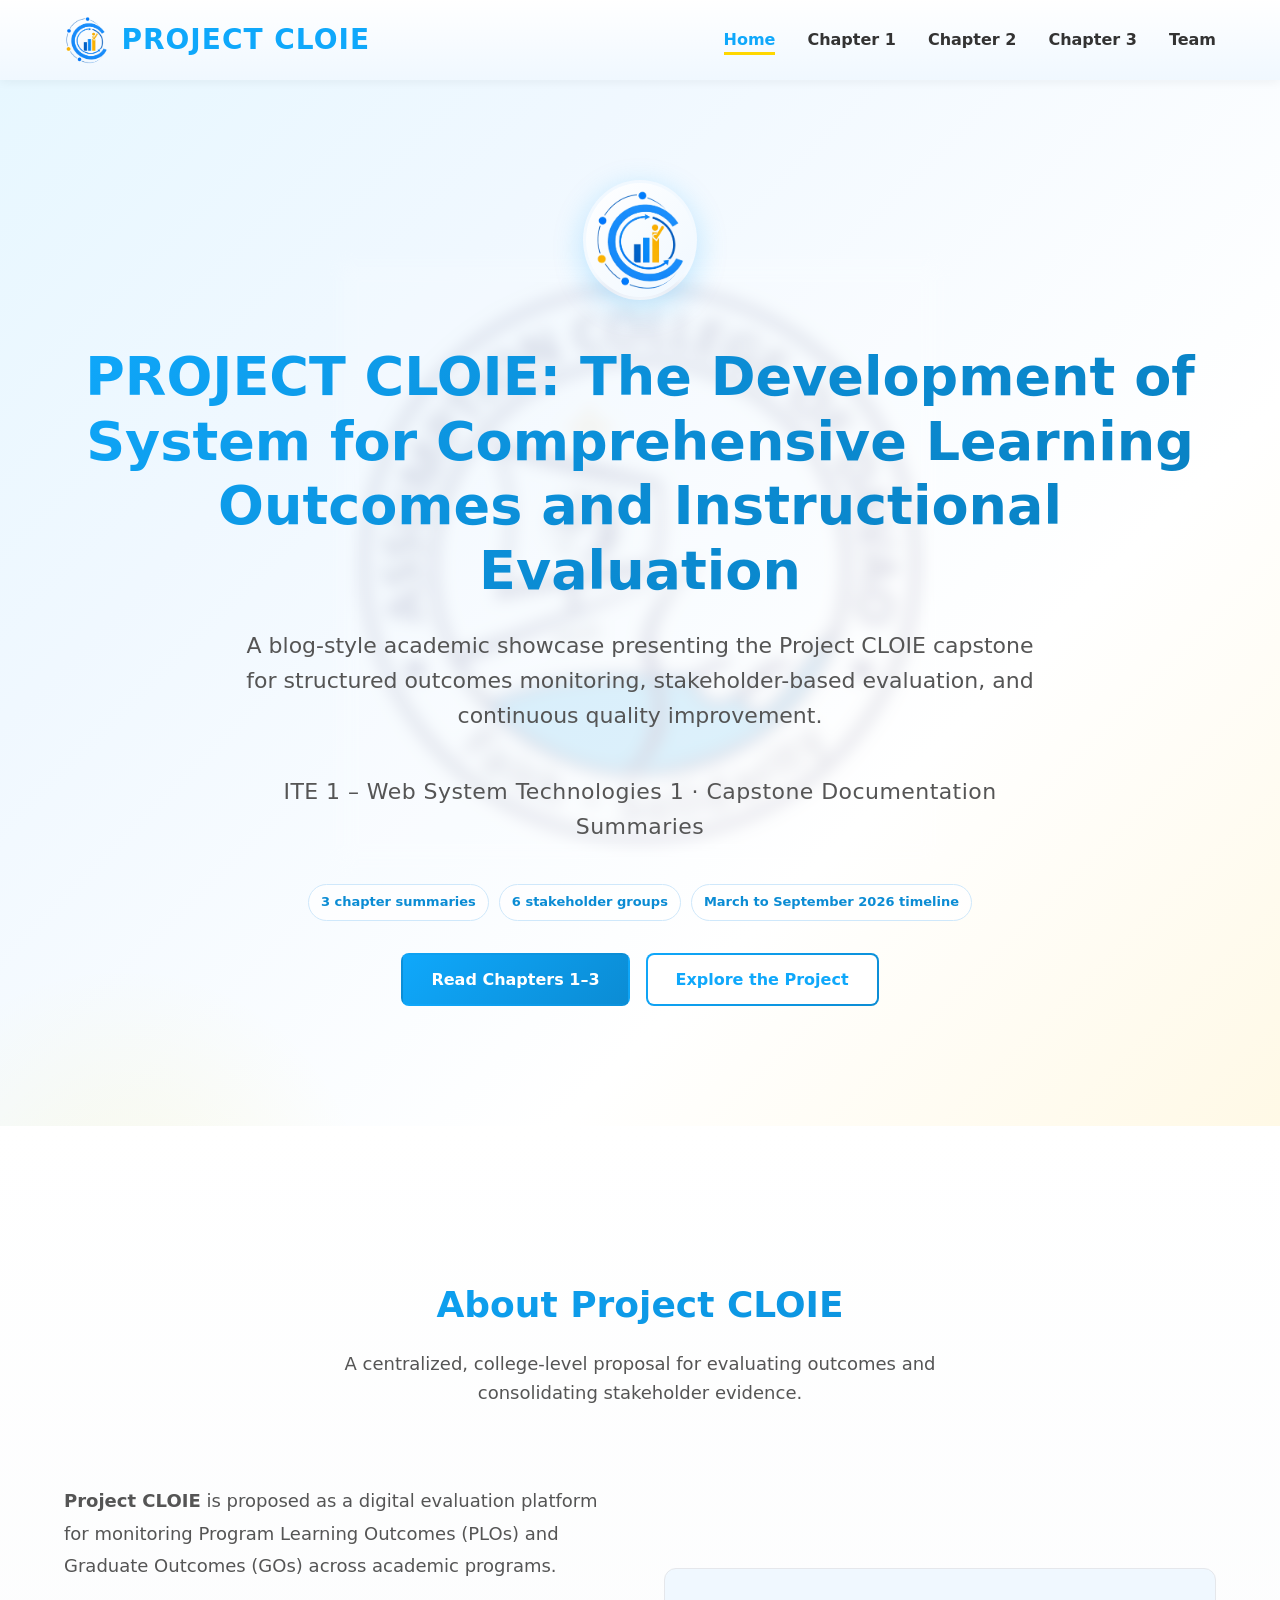
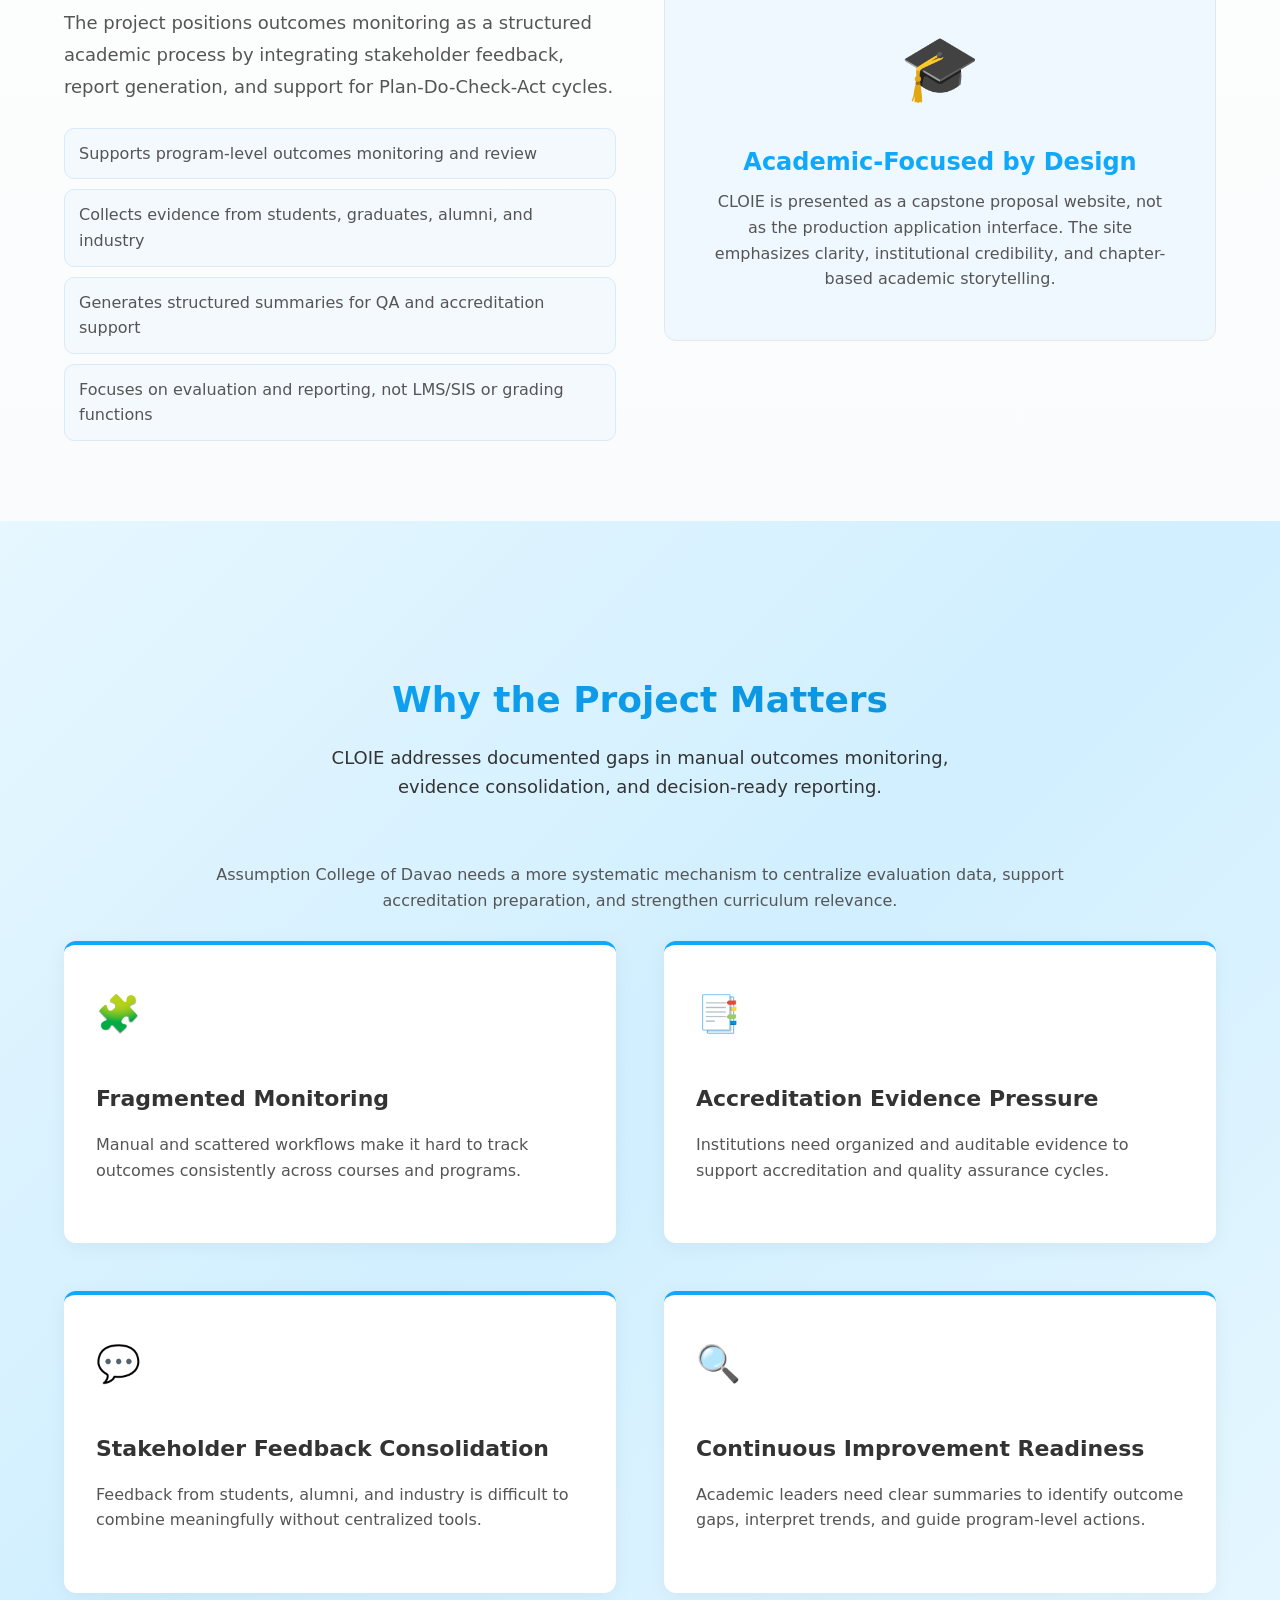
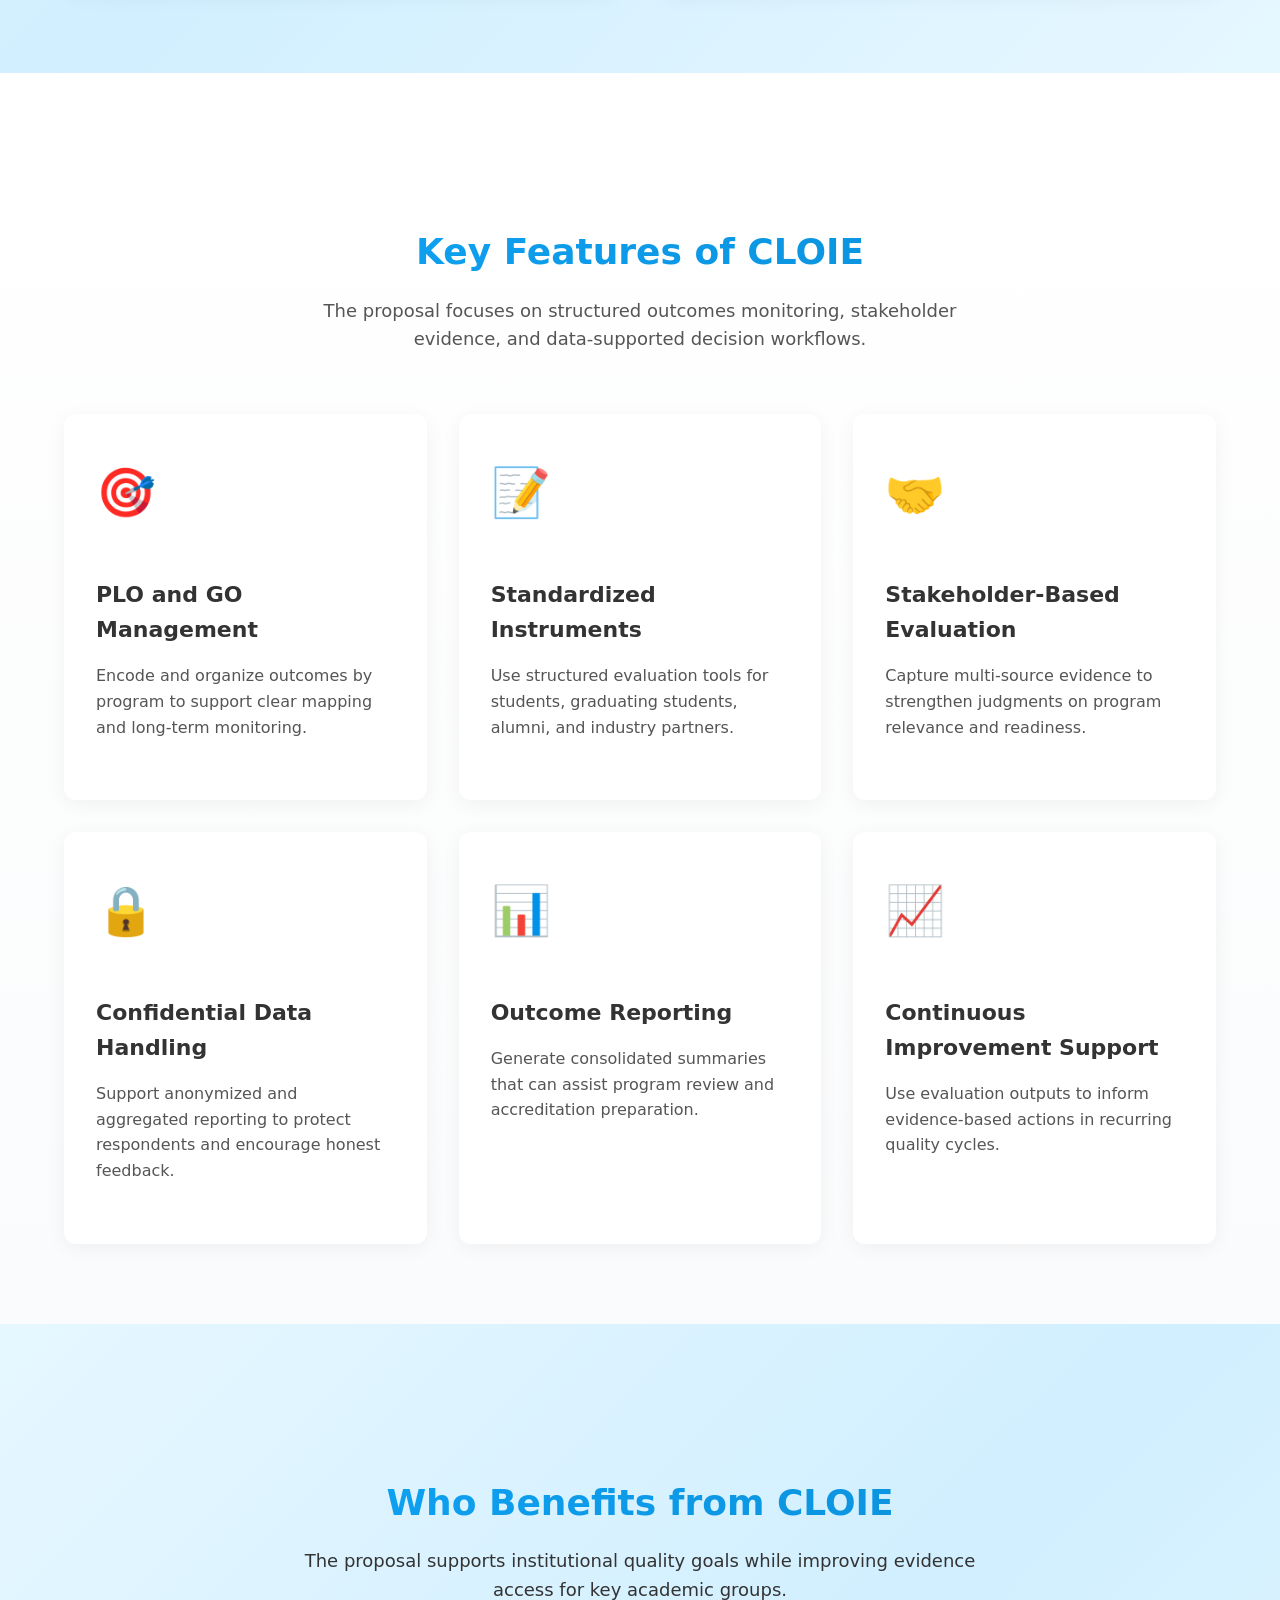
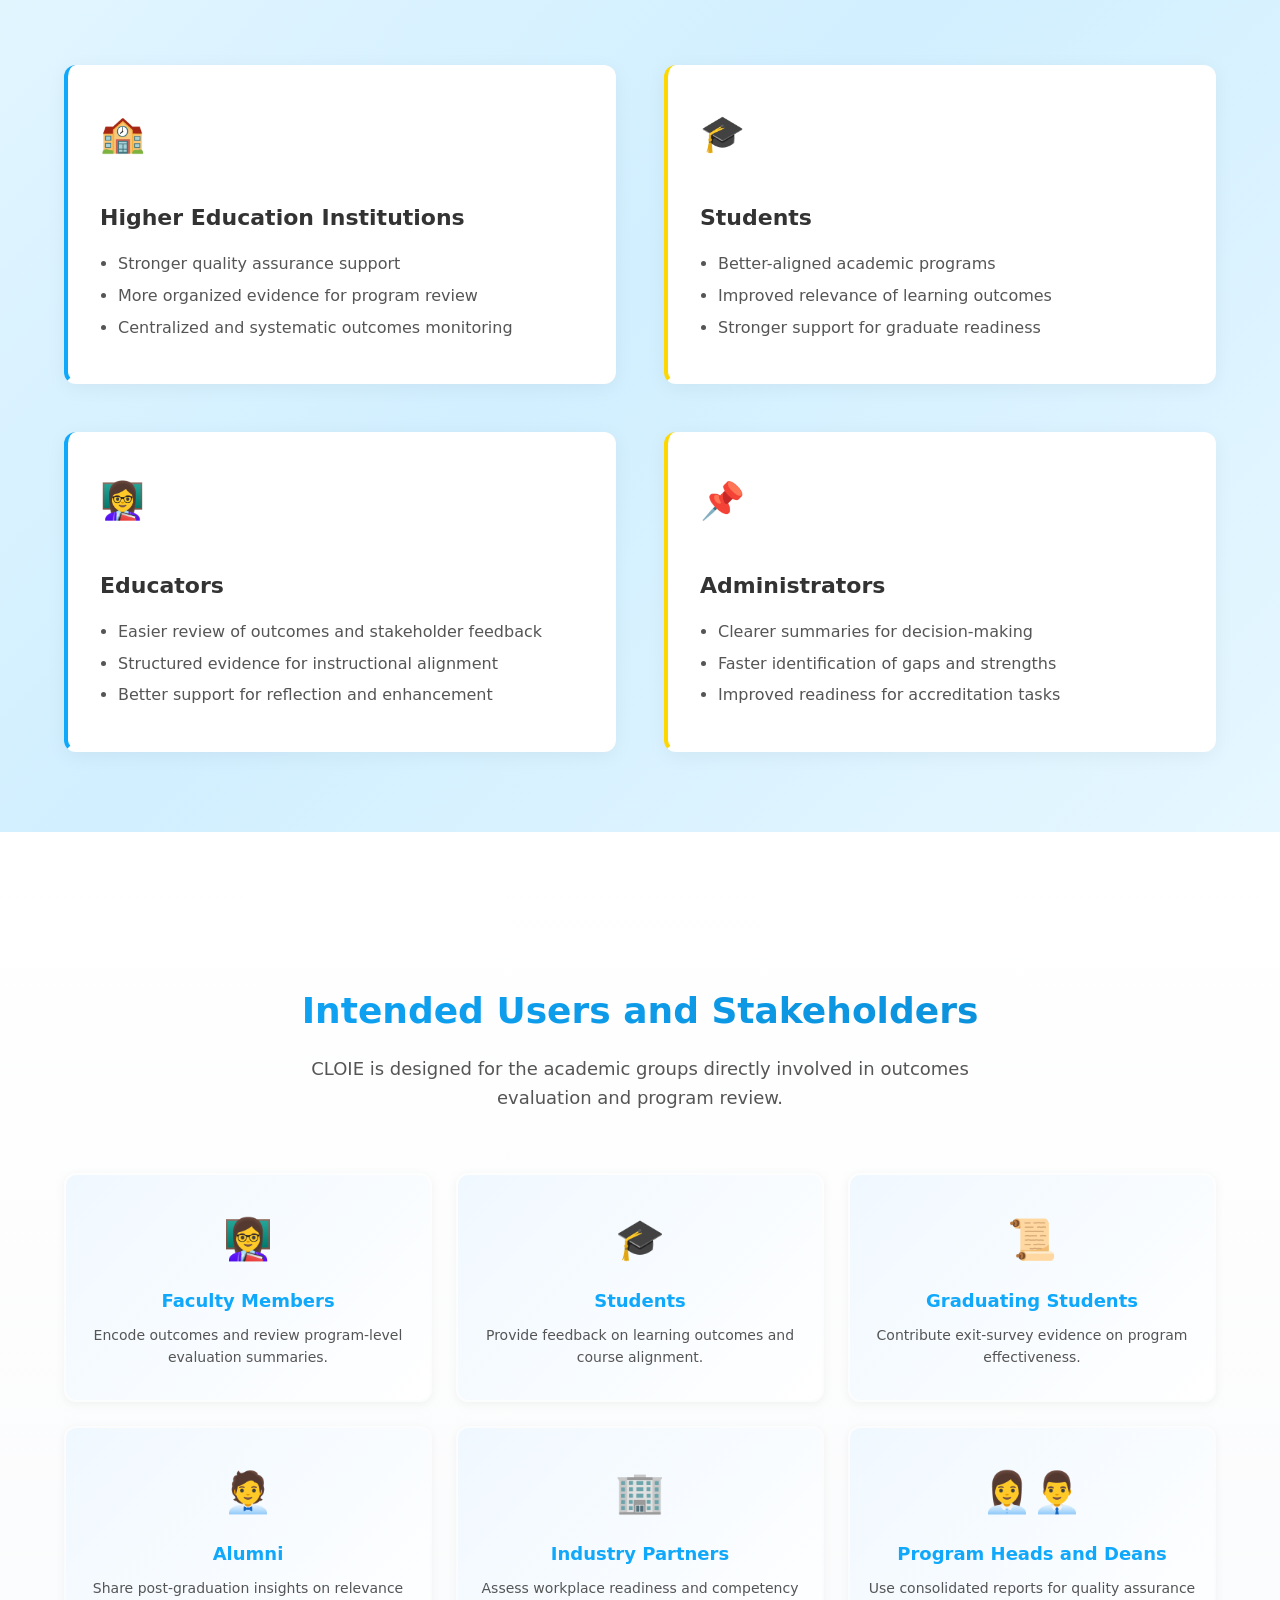
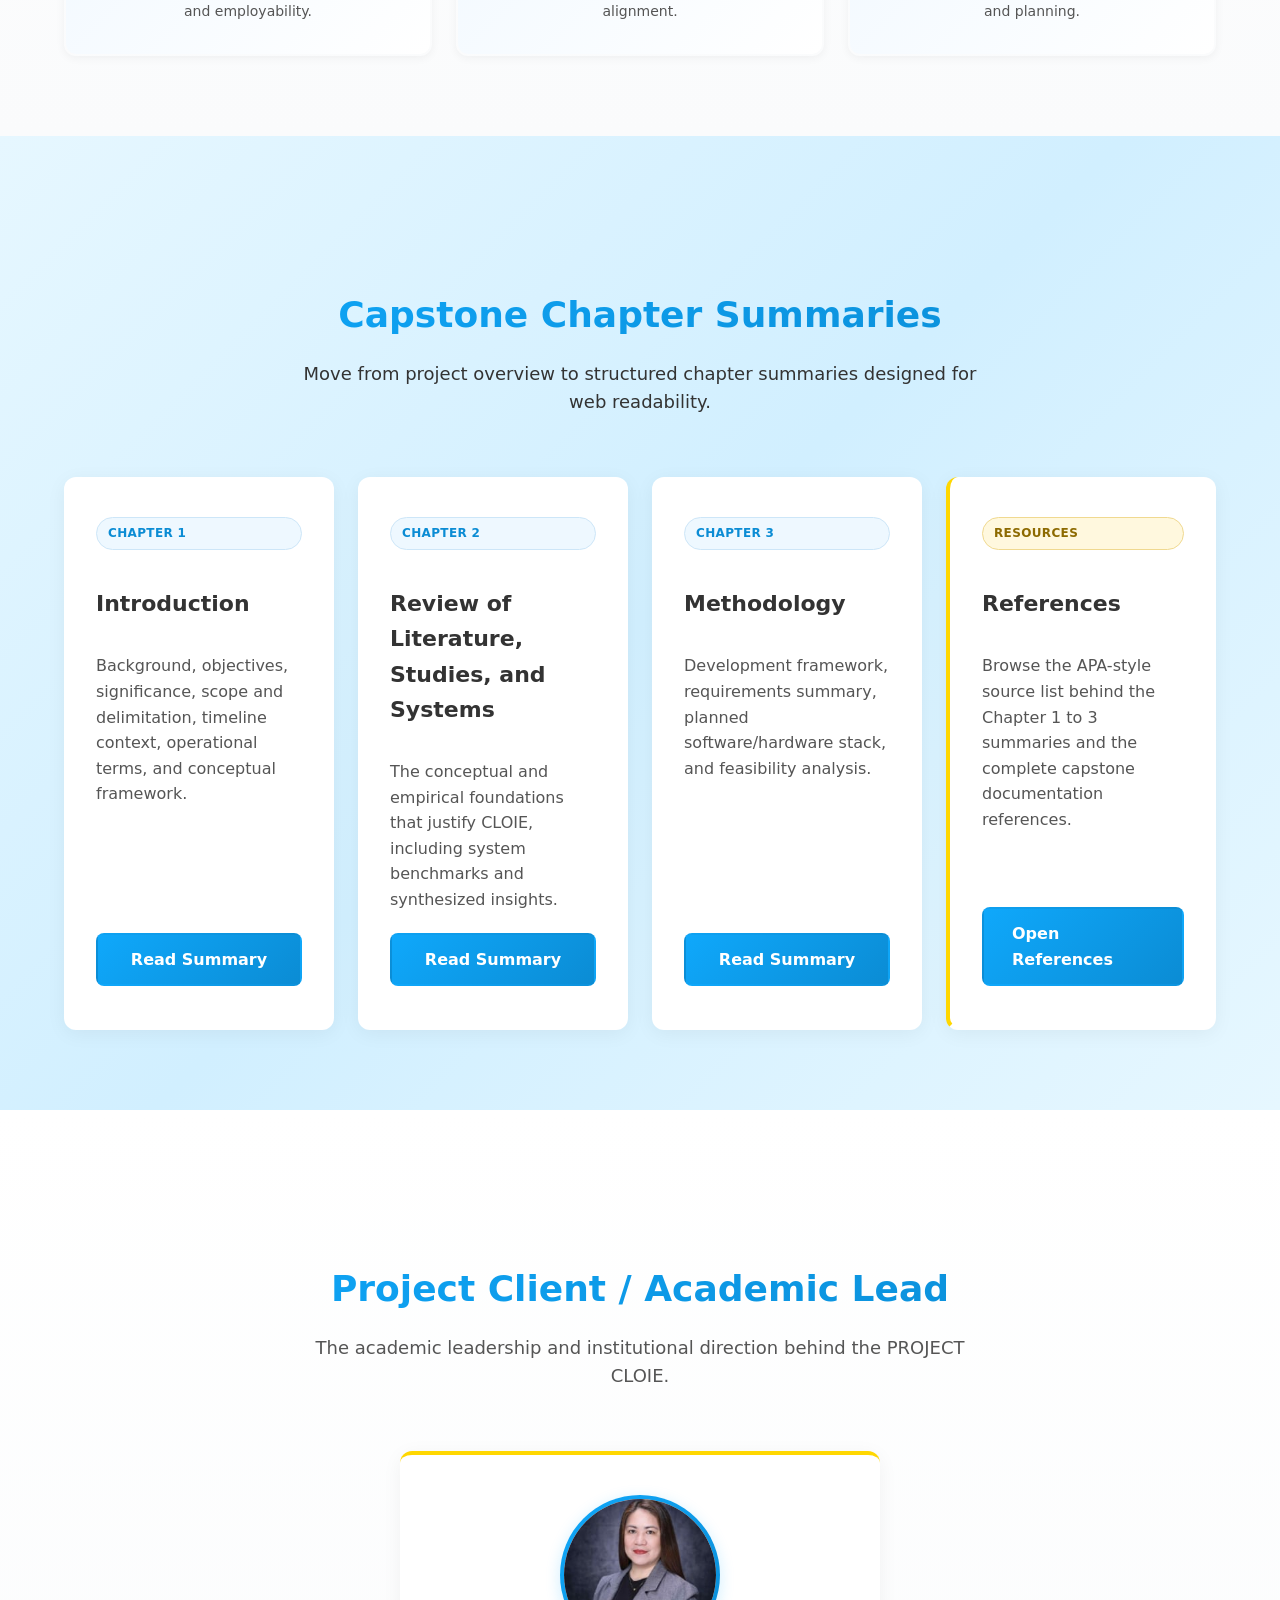
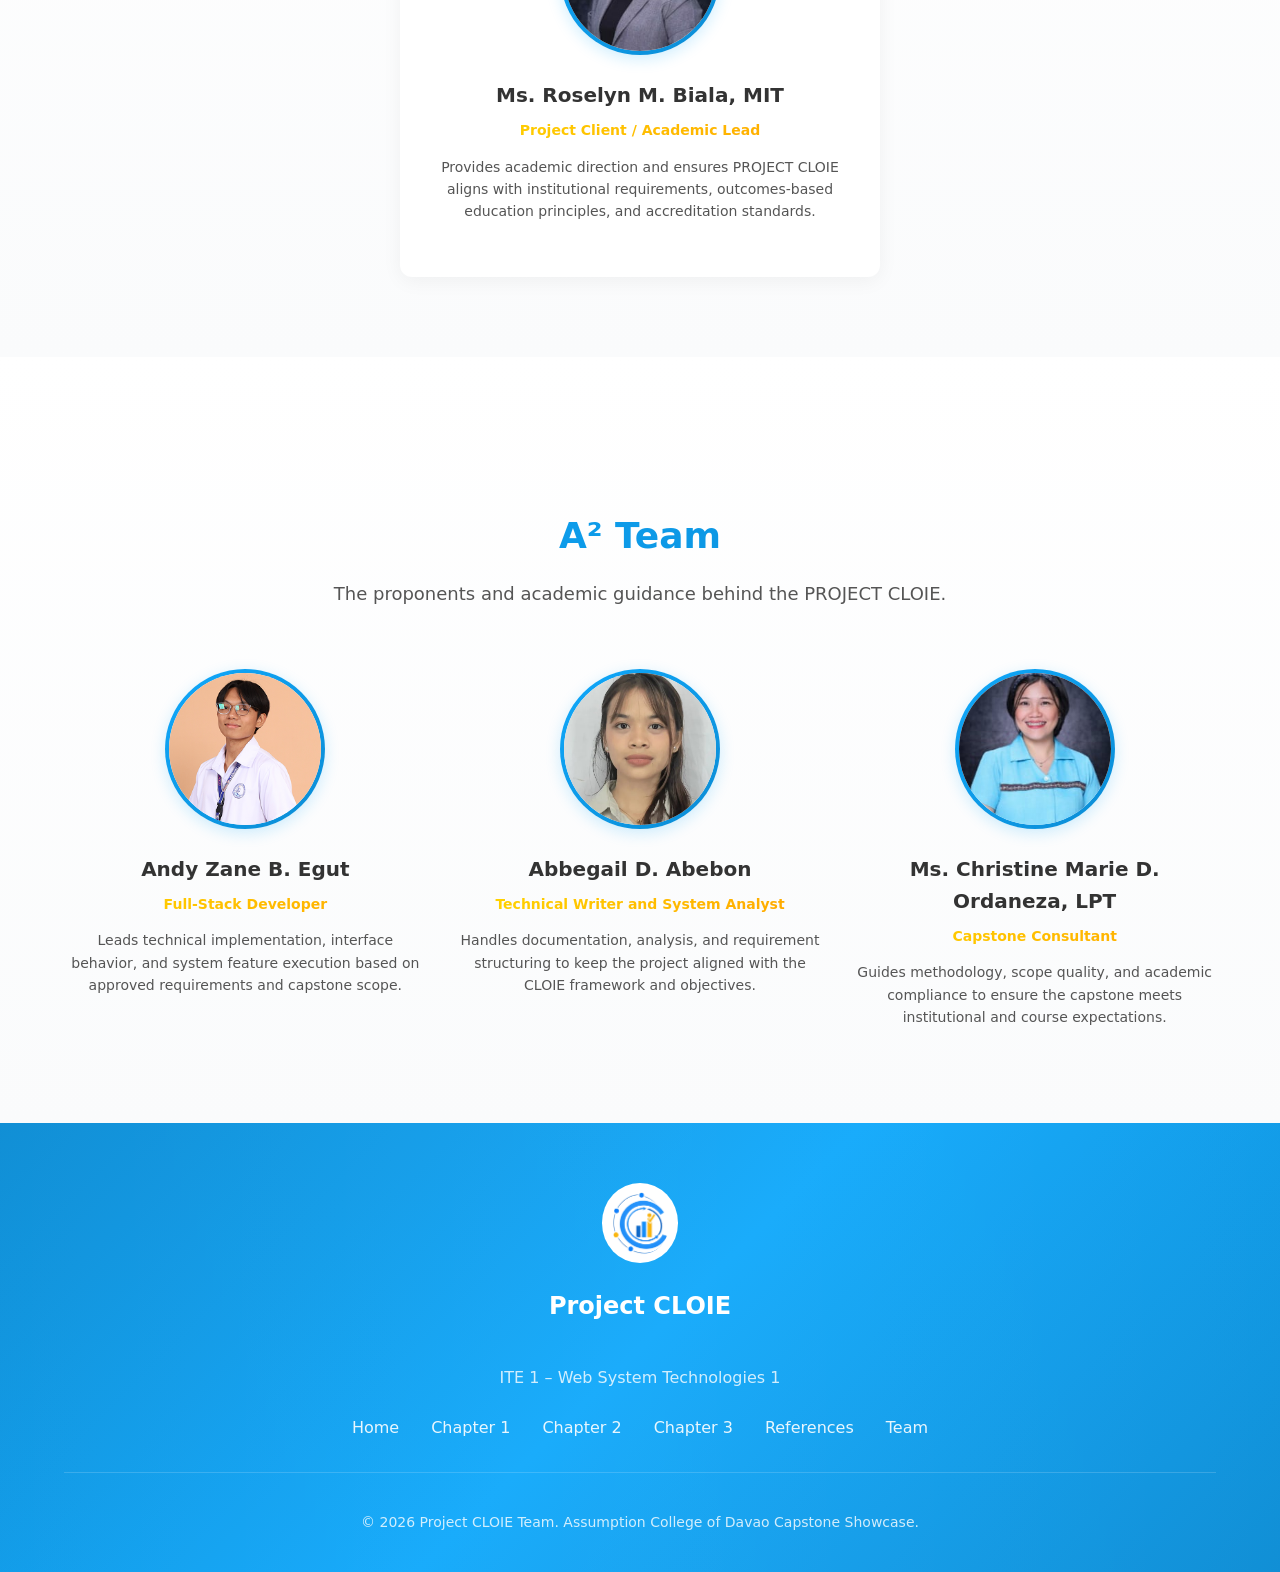
==== commit 0746b98d: "feat: update chapter titles and enhance index for PROJECT CLOIE consistency" ====
--- a/index.html
+++ b/index.html
@@ -3,7 +3,7 @@
 <head>
   <meta charset="UTF-8">
   <meta name="viewport" content="width=device-width, initial-scale=1.0">
-  <title>Project CLOIE</title>
+  <title>PROJECT CLOIE</title>
   <link rel="shortcut icon" href="assets/cloie-logo.png" type="image/png">
   <link rel="stylesheet" href="css/style.css">
   <link rel="stylesheet" href="css/home.css">
@@ -13,7 +13,7 @@
     <div class="page-container v-nav">
       <a href="index.html" class="v-logo-container">
         <img src="assets/cloie-logo.png" alt="CLOIE logo" class="v-brand-logo">
-        <span class="v-logo-text">CLOIE</span>
+        <span class="v-logo-text">PROJECT CLOIE</span>
       </a>
       <ul class="v-nav-links">
         <li><a href="index.html" class="v-nav-link">Home</a></li>
@@ -265,18 +265,28 @@
       </div>
     </section>
 
-    <section id="team" class="v-section v-bg-white">
-      <div class="page-container">
-        <h2 class="v-section-title v-reveal">Project Team</h2>
-        <p class="v-section-subtitle v-reveal">Academic roles and proponents behind the CLOIE capstone proposal.</p>
-
-        <div class="v-team-grid v-reveal">
-          <article class="v-team-card">
+    <section id="sponsor" class="v-section v-bg-white">
+      <div class="page-container">
+        <h2 class="v-section-title v-reveal">Project Client / Academic Lead</h2>
+        <p class="v-section-subtitle v-reveal">The academic leadership and institutional direction behind the PROJECT CLOIE.</p>
+
+        <div class="v-sponsor-grid v-reveal">
+          <article class="v-team-card v-sponsor-card">
             <img src="assets/client.png" alt="Client" class="v-team-photo">
             <h3 class="v-team-name">Ms. Roselyn M. Biala, MIT</h3>
-            <div class="v-team-role">Client</div>
-            <p class="v-team-bio">Provides academic direction and ensures CLOIE aligns with institutional requirements, outcomes-based education principles, and accreditation standards.</p>
-          </article>
+            <div class="v-team-role">Project Client / Academic Lead</div>
+            <p class="v-team-bio">Provides academic direction and ensures PROJECT CLOIE aligns with institutional requirements, outcomes-based education principles, and accreditation standards.</p>
+          </article>
+        </div>
+      </div>
+    </section>
+
+    <section id="team" class="v-section v-bg-white">
+      <div class="page-container">
+        <h2 class="v-section-title v-reveal">A² Team</h2>
+        <p class="v-section-subtitle v-reveal">The proponents and academic guidance behind the PROJECT CLOIE.</p>
+
+        <div class="v-team-grid v-reveal">
           <article class="v-team-card">
             <img src="assets/member1.png" alt="Team Member 1" class="v-team-photo">
             <h3 class="v-team-name">Andy Zane B. Egut</h3>
--- a/css/home.css
+++ b/css/home.css
@@ -396,14 +396,25 @@
 .v-chapter-preview-grid {
   grid-template-columns: repeat(4, 1fr);
   gap: 24px;
+  align-items: stretch;
+}
+
+.v-chapter-preview-grid .v-card {
+  display: flex;
+  flex-direction: column;
+  height: 100%;
+}
+
+.v-chapter-preview-grid .v-card p {
+  margin-bottom: 20px;
+}
+
+.v-chapter-preview-grid .v-card .v-card-cta {
+  margin-top: auto;
 }
 
 .v-card--references {
   border-left: 4px solid var(--cloie-gold);
-}
-
-.v-card--references .v-card-cta {
-  margin-top: 24px;
 }
 
 .v-chapter-badge--resource {
@@ -414,8 +425,25 @@
 
 .v-team-grid {
   display: grid;
-  grid-template-columns: repeat(4, 1fr);
+  grid-template-columns: repeat(3, 1fr);
   gap: 32px;
+}
+
+.v-sponsor-grid {
+  display: grid;
+  justify-content: center;
+}
+
+.v-sponsor-card {
+  max-width: 480px;
+  width: 100%;
+  margin: 0 auto;
+  text-align: center;
+  background: var(--cloie-white);
+  border-radius: 12px;
+  padding: 40px 32px;
+  box-shadow: 0 4px 20px rgba(0, 0, 0, 0.05);
+  border-top: 4px solid var(--cloie-gold);
 }
 
 .v-team-card {
@@ -475,6 +503,12 @@
     grid-template-columns: repeat(2, 1fr);
   }
 
+  .v-team-grid .v-team-card:last-child:nth-child(odd) {
+    grid-column: 1 / -1;
+    max-width: 472px;
+    margin: 0 auto;
+  }
+
   .v-stakeholder-grid {
     grid-template-columns: repeat(2, 1fr);
   }
